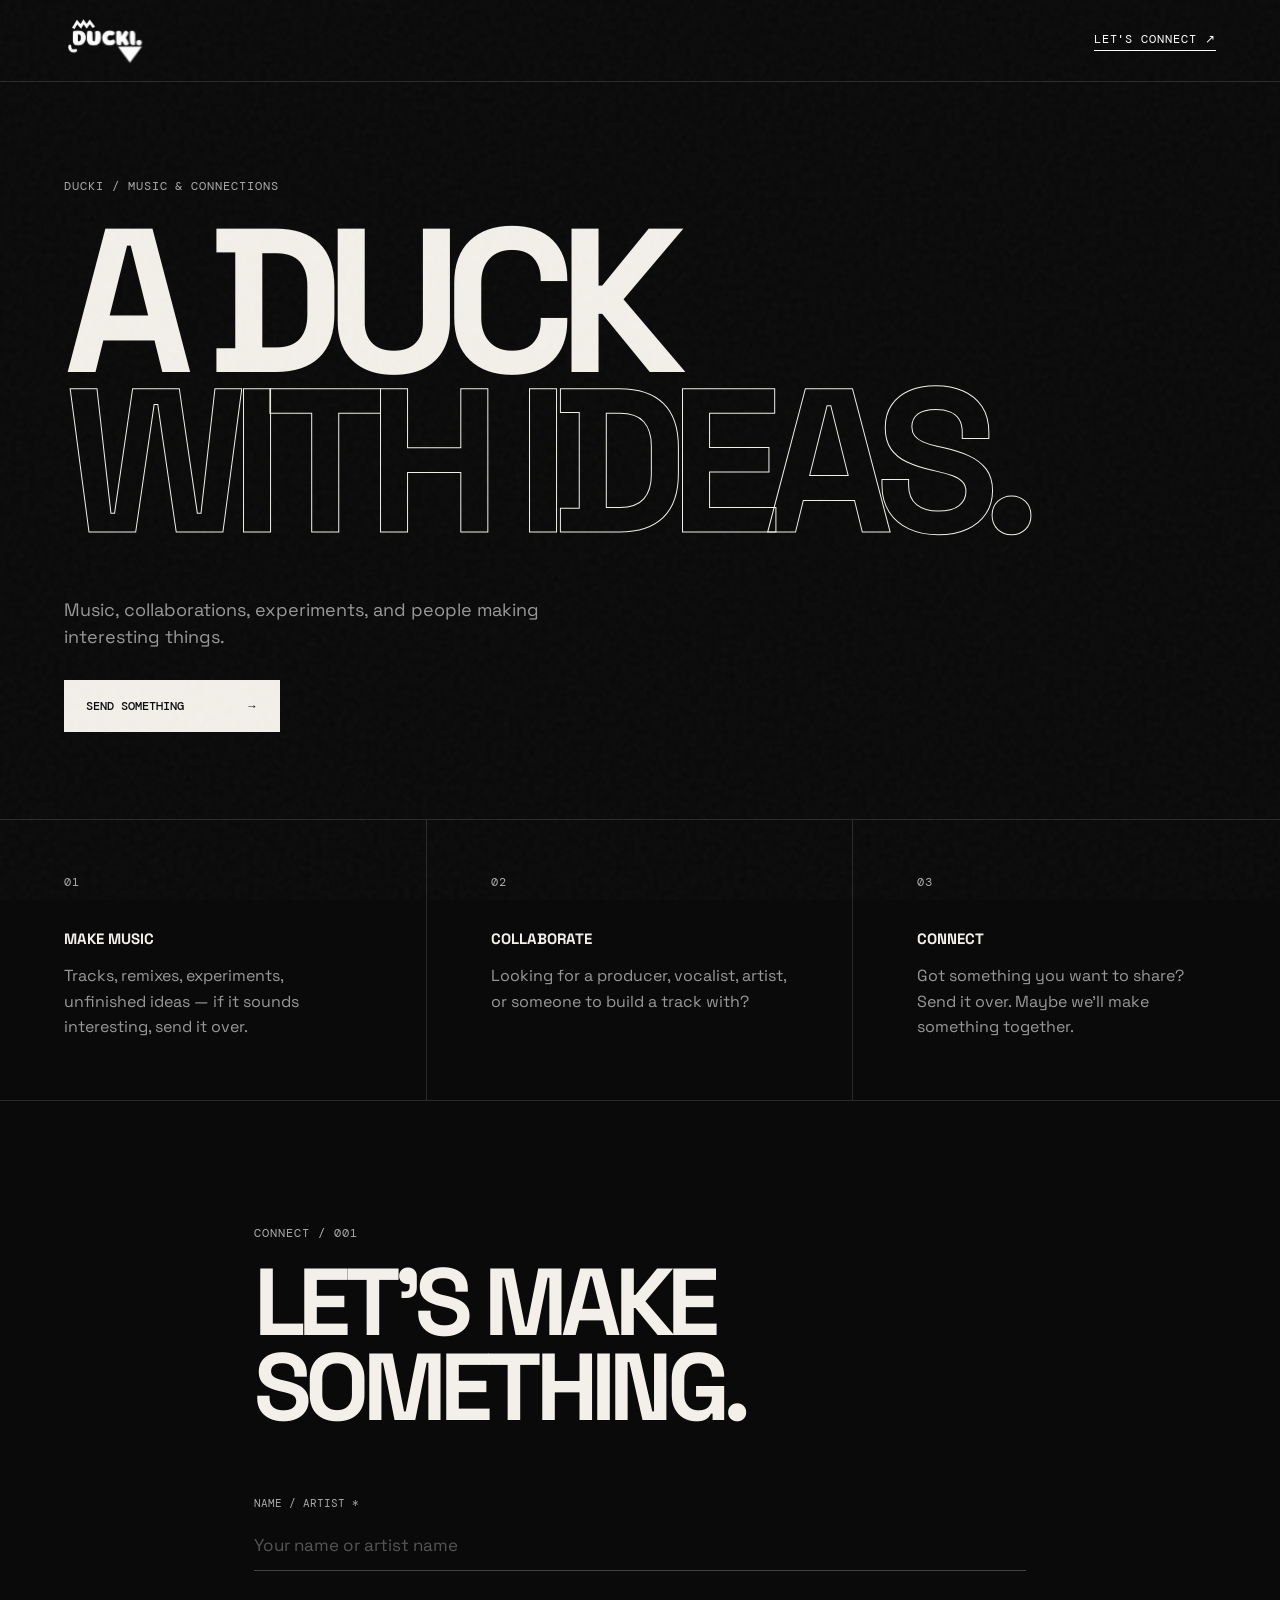
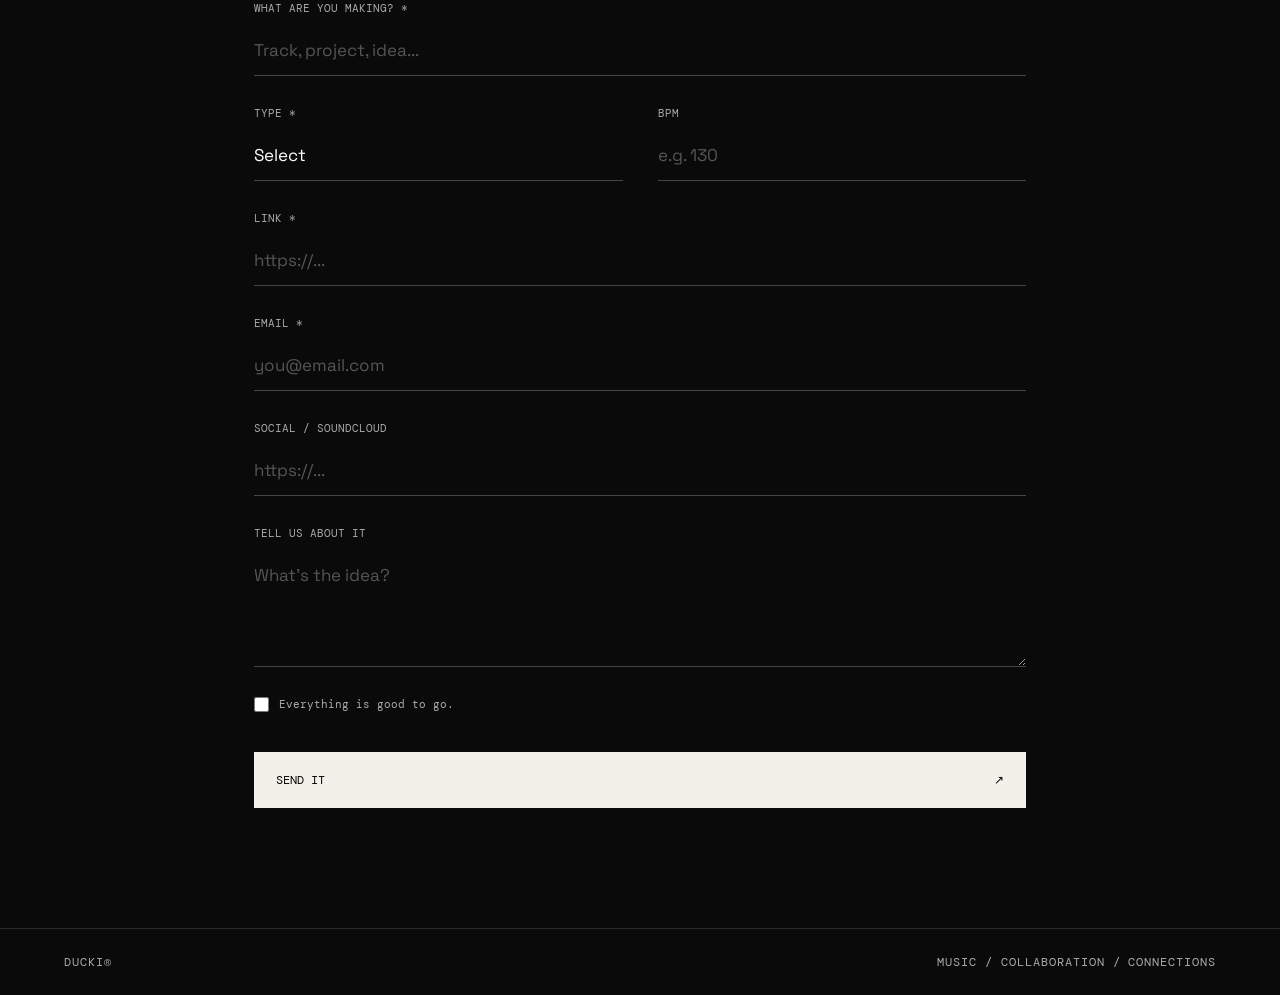
==== index.html @ 6cacd1de "Update checkbox input for confirmation" ====
<!doctype html>
<html lang="en">
<head>
  <meta charset="utf-8">
  <meta name="viewport" content="width=device-width, initial-scale=1">
  <title>DUCKI — A Duck With Ideas</title>
  <link rel="stylesheet" href="style.css">
</head>

<body>

  <div class="noise"></div>

  <header>
    <a class="logo" href="#" aria-label="DUCKI">
  <img src="Ducki_LOGO_transparent.png" alt="DUCKI" draggable="false">
</a>
    <a class="nav" href="#submit">LET'S CONNECT ↗</a>
  </header>

  <main>

    <section class="hero">
      <div class="eyebrow">DUCKI / MUSIC &amp; CONNECTIONS</div>

      <h1>
        A DUCK<br>
        <i>WITH IDEAS.</i>
      </h1>

      <p>
        Music, collaborations, experiments, and people
        making interesting things.
      </p>

      <a class="cta" href="#submit">
        SEND SOMETHING <span>→</span>
      </a>
    </section>


    <section class="info">

      <div>
        <small>01</small>
        <h2>MAKE MUSIC</h2>
        <p>
          Tracks, remixes, experiments, unfinished ideas —
          if it sounds interesting, send it over.
        </p>
      </div>

      <div>
        <small>02</small>
        <h2>COLLABORATE</h2>
        <p>
          Looking for a producer, vocalist, artist,
          or someone to build a track with?
        </p>
      </div>

      <div>
        <small>03</small>
        <h2>CONNECT</h2>
        <p>
          Got something you want to share?
          Send it over. Maybe we'll make something together.
        </p>
      </div>

    </section>


    <section id="submit" class="submission">

      <div class="section-title">
        <span>CONNECT / 001</span>
        <h2>LET'S MAKE<br>SOMETHING.</h2>
      </div>

      <form id="demoForm">

        <label>
          NAME / ARTIST *
          <input
            name="artist"
            required
            placeholder="Your name or artist name"
          >
        </label>


        <label>
          WHAT ARE YOU MAKING? *
          <input
            name="title"
            required
            placeholder="Track, project, idea..."
          >
        </label>


        <div class="grid">

          <label>
            TYPE *
            <select name="genre" required>
              <option value="">Select</option>
              <option>Music</option>
              <option>Collaboration</option>
              <option>Remix</option>
              <option>Production</option>
              <option>Experimental</option>
              <option>Other</option>
            </select>
          </label>

          <label>
            BPM
            <input
              name="bpm"
              type="number"
              min="1"
              max="400"
              placeholder="e.g. 130"
            >
          </label>

        </div>


        <label>
          LINK *
          <input
            name="link"
            type="url"
            required
            placeholder="https://..."
          >
        </label>


        <label>
          EMAIL *
          <input
            name="email"
            type="email"
            required
            placeholder="you@email.com"
          >
        </label>


        <label>
          SOCIAL / SOUNDCLOUD
          <input
            name="social"
            type="url"
            placeholder="https://..."
          >
        </label>


        <label>
          TELL US ABOUT IT
          <textarea
            name="message"
            rows="4"
            placeholder="What's the idea?"
          ></textarea>
        </label>


<label class="check">
  <input
    type="checkbox"
    name="confirmation"
    value="Everything is good to go."
    required
  >
  Everything is good to go.
</label>

        <button type="submit">
          SEND IT <span>↗</span>
        </button>

      </form>


      <div id="success" class="success" hidden>

        <span>GOT IT.</span>

        <p>
          Your idea is somewhere in the duck pond now.
          If it clicks, we'll get back to you.
        </p>

        <button type="button" onclick="location.reload()">
          SEND SOMETHING ELSE
        </button>

      </div>

    </section>

  </main>


  <footer>
    <span>DUCKI®</span>
    <span>MUSIC / COLLABORATION / CONNECTIONS</span>
  </footer>


  <script src="script.js"></script>

</body>
</html>
---- style.css ----
@import url('https://fonts.googleapis.com/css2?family=DM+Mono:wght@400;500&family=Space+Grotesk:wght@400;500;600;700&display=swap');


/* =========================
   RESET
========================= */

* {
  box-sizing: border-box;
}

html {
  scroll-behavior: smooth;
}

body {
  margin: 0;
  background: #0a0a0a;
  color: #f2f0e9;
  font-family: "Space Grotesk", sans-serif;
  overflow-x: hidden;
}


/* =========================
   NOISE
========================= */

.noise {
  position: fixed;
  inset: 0;

  pointer-events: none;

  opacity: .035;

  background-image: url("data:image/svg+xml,%3Csvg viewBox='0 0 180 180' xmlns='http://www.w3.org/2000/svg'%3E%3Cfilter id='n'%3E%3CfeTurbulence type='fractalNoise' baseFrequency='.8' numOctaves='3' stitchTiles='stitch'/%3E%3C/filter%3E%3Crect width='100%25' height='100%25' filter='url(%23n)'/%3E%3C/svg%3E");

  z-index: 10;
}


/* =========================
   HEADER
========================= */

header {
  height: 82px;

  border-bottom: 1px solid #2a2a2a;

  display: flex;
  align-items: center;
  justify-content: space-between;

  padding: 0 5vw;

  position: relative;

  z-index: 2;
}


/* =========================
   LOGO
========================= */

.logo {
  display: flex;
  align-items: center;

  width: 90px;
  height: 52px;

  text-decoration: none;

  overflow: visible;

  user-select: none;
  -webkit-user-select: none;
  -webkit-touch-callout: none;
}

.logo img {
  display: block;

  width: 82px;
  height: auto;

  user-select: none;
  -webkit-user-select: none;

  -webkit-user-drag: none;
  user-drag: none;

  pointer-events: auto;

  animation:
    duckiLogoIn .8s cubic-bezier(.16, 1, .3, 1) both;

  transition:
    transform .45s cubic-bezier(.16, 1, .3, 1),
    opacity .3s ease;
}

.logo:hover img {
  transform:
    rotate(-5deg)
    scale(1.06);
}

@keyframes duckiLogoIn {

  from {
    opacity: 0;

    transform:
      translateY(-10px)
      rotate(-6deg)
      scale(.9);
  }

  to {
    opacity: 1;

    transform:
      translateY(0)
      rotate(0)
      scale(1);
  }
}


/* =========================
   NAV / SMALL TEXT
========================= */

.nav,
.eyebrow,
small,
.section-title span,
footer {
  font: 12px "DM Mono", monospace;

  letter-spacing: .08em;

  color: #aaa;
}

.nav {
  color: #fff;

  text-decoration: none;

  border-bottom: 1px solid #fff;

  padding-bottom: 3px;

  transition:
    opacity .3s ease,
    border-color .3s ease;
}

.nav:hover {
  opacity: .5;
}


/* =========================
   HERO
========================= */

.hero {
  min-height: 82vh;

  padding: 10vh 5vw 9vh;

  border-bottom: 1px solid #2a2a2a;

  display: flex;

  flex-direction: column;

  justify-content: center;
}

.eyebrow {
  margin-bottom: 28px;
}

.hero h1 {
  font-size: clamp(76px, 16vw, 220px);

  line-height: .78;

  letter-spacing: -.09em;

  margin: 0;

  font-weight: 700;

  animation:
    heroTitleIn 1s cubic-bezier(.16, 1, .3, 1) both;
}

.hero h1 i {
  font-style: normal;

  -webkit-text-stroke: 1px #f2f0e9;

  color: transparent;
}

@keyframes heroTitleIn {

  from {
    opacity: 0;

    transform:
      translateY(45px);
  }

  to {
    opacity: 1;

    transform:
      translateY(0);
  }
}

.hero p {
  max-width: 480px;

  font-size: 18px;

  line-height: 1.5;

  color: #999;

  margin: 55px 0 30px;

  animation:
    heroTextIn 1s .12s cubic-bezier(.16, 1, .3, 1) both;
}

@keyframes heroTextIn {

  from {
    opacity: 0;

    transform:
      translateY(25px);
  }

  to {
    opacity: 1;

    transform:
      translateY(0);
  }
}


/* =========================
   CTA
========================= */

.cta {
  width: max-content;

  color: #0a0a0a;

  background: #f2f0e9;

  text-decoration: none;

  padding: 18px 22px;

  font: 12px "DM Mono";

  font-weight: 500;

  transition:
    transform .45s cubic-bezier(.16, 1, .3, 1),
    opacity .3s ease;
}

.cta span {
  margin-left: 55px;

  display: inline-block;

  transition:
    transform .45s cubic-bezier(.16, 1, .3, 1);
}

.cta:hover {
  opacity: .9;

  transform:
    translateY(-2px);
}

.cta:hover span {
  transform:
    translateX(6px);
}


/* =========================
   INFO
========================= */

.info {
  display: grid;

  grid-template-columns: repeat(3, 1fr);

  border-bottom: 1px solid #2a2a2a;
}

.info > div {
  padding: 50px 5vw 60px;

  border-right: 1px solid #2a2a2a;

  transition:
    background .5s ease,
    transform .5s cubic-bezier(.16, 1, .3, 1);
}

.info > div:last-child {
  border: 0;
}

.info > div:hover {
  background: #101010;

  transform:
    translateY(-2px);
}

.info h2 {
  font-size: 15px;

  margin: 38px 0 15px;
}

.info p {
  color: #999;

  line-height: 1.6;

  max-width: 300px;

  margin: 0;
}


/* =========================
   SUBMISSION
========================= */

.submission {
  max-width: 900px;

  margin: 0 auto;

  padding: 120px 5vw;
}

.section-title {
  margin-bottom: 65px;
}

.section-title h2 {
  font-size: clamp(52px, 8vw, 95px);

  line-height: .9;

  letter-spacing: -.07em;

  margin: 18px 0 0;
}


/* =========================
   FORM
========================= */

.submission form {
  display: flex;

  flex-direction: column;

  gap: 30px;
}

label {
  font: 11px "DM Mono";

  color: #aaa;

  display: flex;

  flex-direction: column;

  gap: 10px;
}

input,
select,
textarea {
  width: 100%;

  border: 0;

  border-bottom: 1px solid #444;

  background: transparent;

  color: #fff;

  padding: 14px 0;

  font: 17px "Space Grotesk";

  outline: 0;

  border-radius: 0;

  transition:
    border-color .3s ease,
    padding-left .3s ease;
}

input:focus,
select:focus,
textarea:focus {
  border-color: #fff;

  padding-left: 5px;
}

input::placeholder,
textarea::placeholder {
  color: #555;
}

select {
  appearance: none;

  cursor: pointer;
}

option {
  background: #111;
}


/* =========================
   GRID
========================= */

.grid {
  display: grid;

  grid-template-columns: 1fr 1fr;

  gap: 35px;
}


/* =========================
   CHECKBOX
========================= */

.check {
  flex-direction: row;

  align-items: center;

  gap: 10px;

  cursor: pointer;
}

.check input {
  width: 15px;
  height: 15px;

  margin: 0;

  accent-color: #f2f0e9;

  cursor: pointer;
}


/* =========================
   SUBMIT BUTTON
========================= */

.submission button {
  margin-top: 10px;

  border: 0;

  background: #f2f0e9;

  color: #080808;

  padding: 20px 22px;

  text-align: left;

  font: 12px "DM Mono";

  cursor: pointer;

  transition:
    opacity .3s ease,
    transform .4s cubic-bezier(.16, 1, .3, 1);
}

.submission button:hover {
  opacity: .85;

  transform:
    translateY(-2px);
}

.submission button span {
  float: right;

  margin-left: 80px;

  transition:
    transform .4s cubic-bezier(.16, 1, .3, 1);
}

.submission button:hover span {
  transform:
    translateX(5px);
}


/* =========================
   SUCCESS
========================= */

.success {
  border: 1px solid #444;

  padding: 55px;

  animation:
    successIn .7s cubic-bezier(.16, 1, .3, 1) both;
}

.success > span {
  font-size: 38px;

  font-weight: 700;

  letter-spacing: -.04em;
}

.success p {
  color: #999;

  line-height: 1.6;

  max-width: 500px;
}

@keyframes successIn {

  from {
    opacity: 0;

    transform:
      translateY(25px);
  }

  to {
    opacity: 1;

    transform:
      translateY(0);
  }
}


/* =========================
   SCROLL REVEAL
========================= */

.reveal {
  opacity: 0;

  transform:
    translateY(35px);

  transition:
    opacity 1s cubic-bezier(.16, 1, .3, 1),
    transform 1s cubic-bezier(.16, 1, .3, 1);
}

.reveal.visible {
  opacity: 1;

  transform:
    translateY(0);
}


/* =========================
   FOOTER
========================= */

footer {
  border-top: 1px solid #2a2a2a;

  padding: 25px 5vw;

  display: flex;

  justify-content: space-between;
}


/* =========================
   MOBILE
========================= */

@media (max-width: 700px) {

  header {
    height: 70px;

    padding: 0 6vw;
  }


  /* LOGO */

  .logo {
    width: 75px;

    height: 45px;
  }

  .logo img {
    width: 68px;
  }


  /* NAV */

  .nav {
    font-size: 10px;
  }


  /* HERO */

  .hero {
    min-height: 75vh;

    padding: 9vh 6vw;
  }

  .hero h1 {
    font-size:
      clamp(68px, 19vw, 130px);
  }

  .hero p {
    font-size: 16px;

    margin-top: 45px;
  }


  /* INFO */

  .info {
    grid-template-columns: 1fr;
  }

  .info > div {
    border-right: 0;

    border-bottom: 1px solid #2a2a2a;
  }


  /* FORM */

  .grid {
    grid-template-columns: 1fr;

    gap: 30px;
  }

  .submission {
    padding: 90px 6vw;
  }

  .section-title {
    margin-bottom: 50px;
  }

  .section-title h2 {
    font-size: 58px;
  }


  /* SUCCESS */

  .success {
    padding: 35px;
  }


  /* FOOTER */

  footer {
    padding: 25px 6vw;

    gap: 20px;

    flex-direction: column;
  }
}


/* =========================
   REDUCED MOTION
========================= */

@media (prefers-reduced-motion: reduce) {

  html {
    scroll-behavior: auto;
  }

  *,
  *::before,
  *::after {
    animation-duration: .01ms !important;

    animation-iteration-count: 1 !important;

    transition-duration: .01ms !important;
  }
}
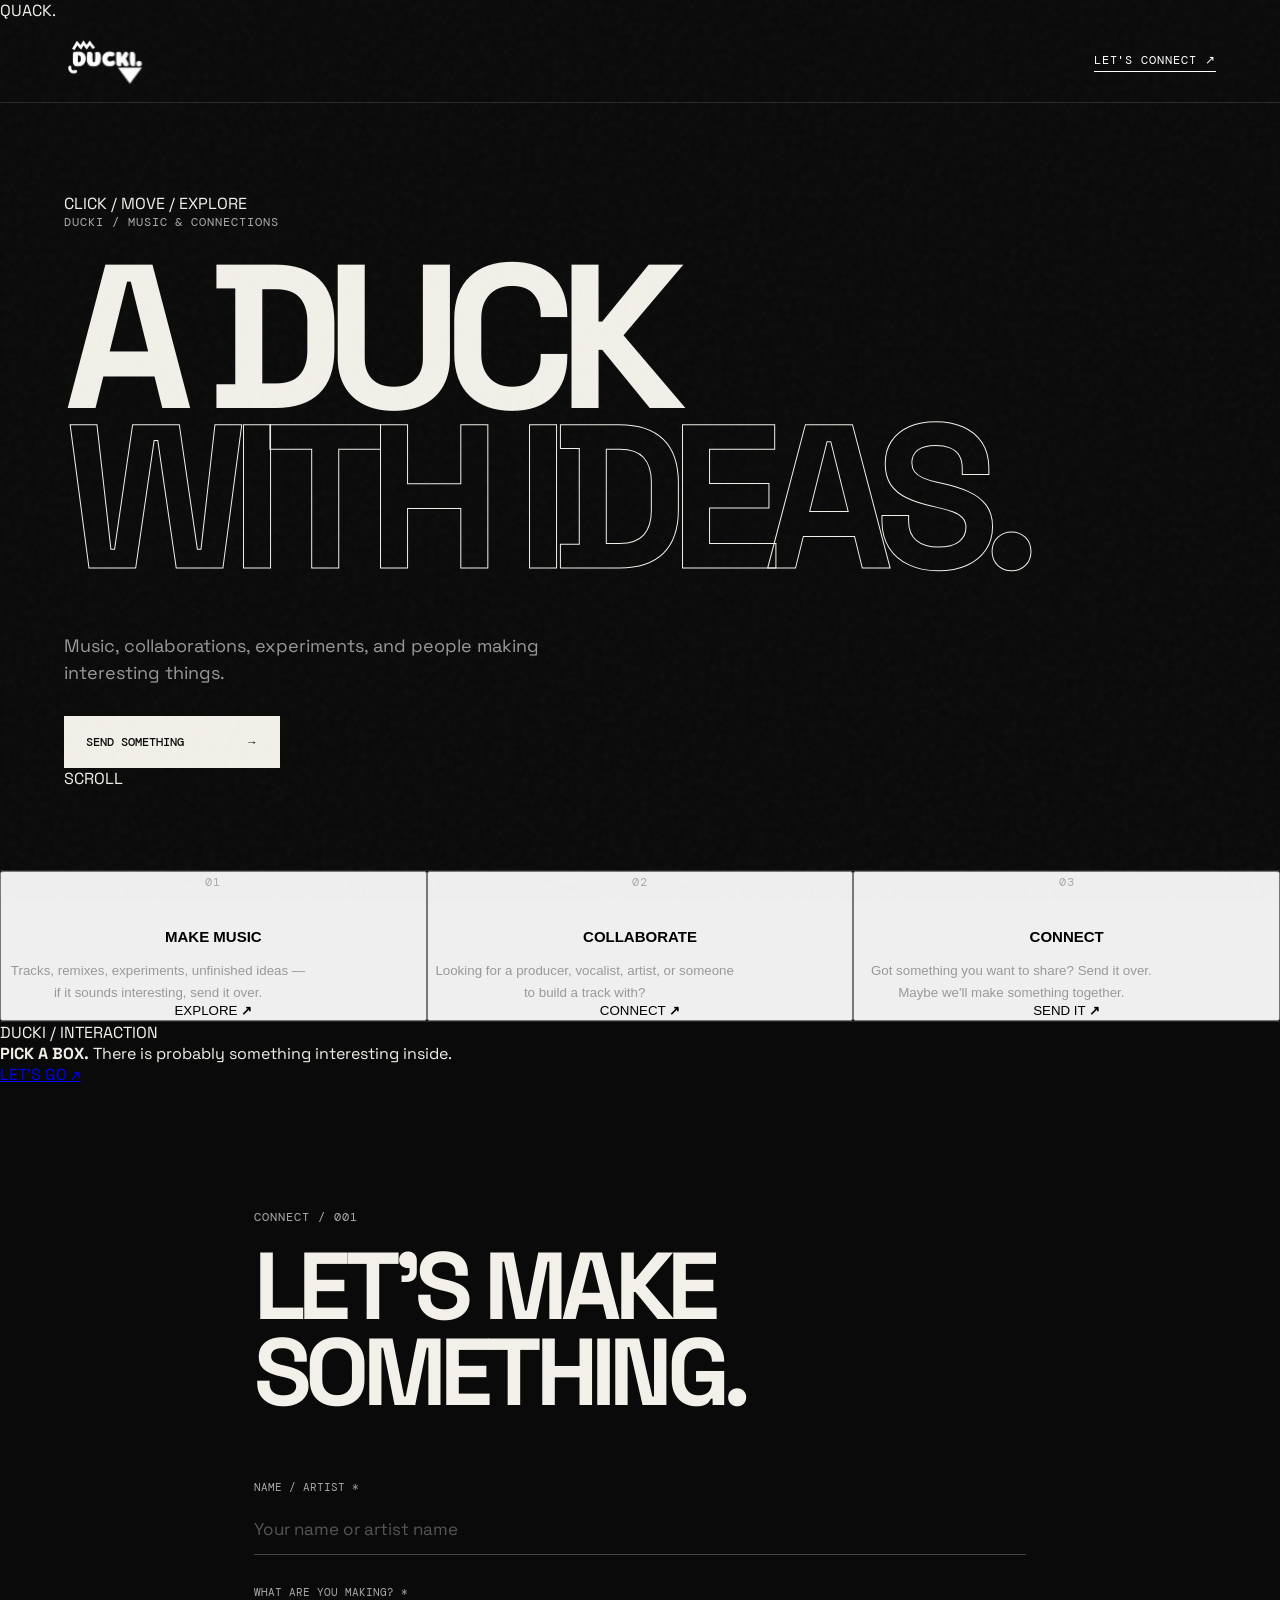
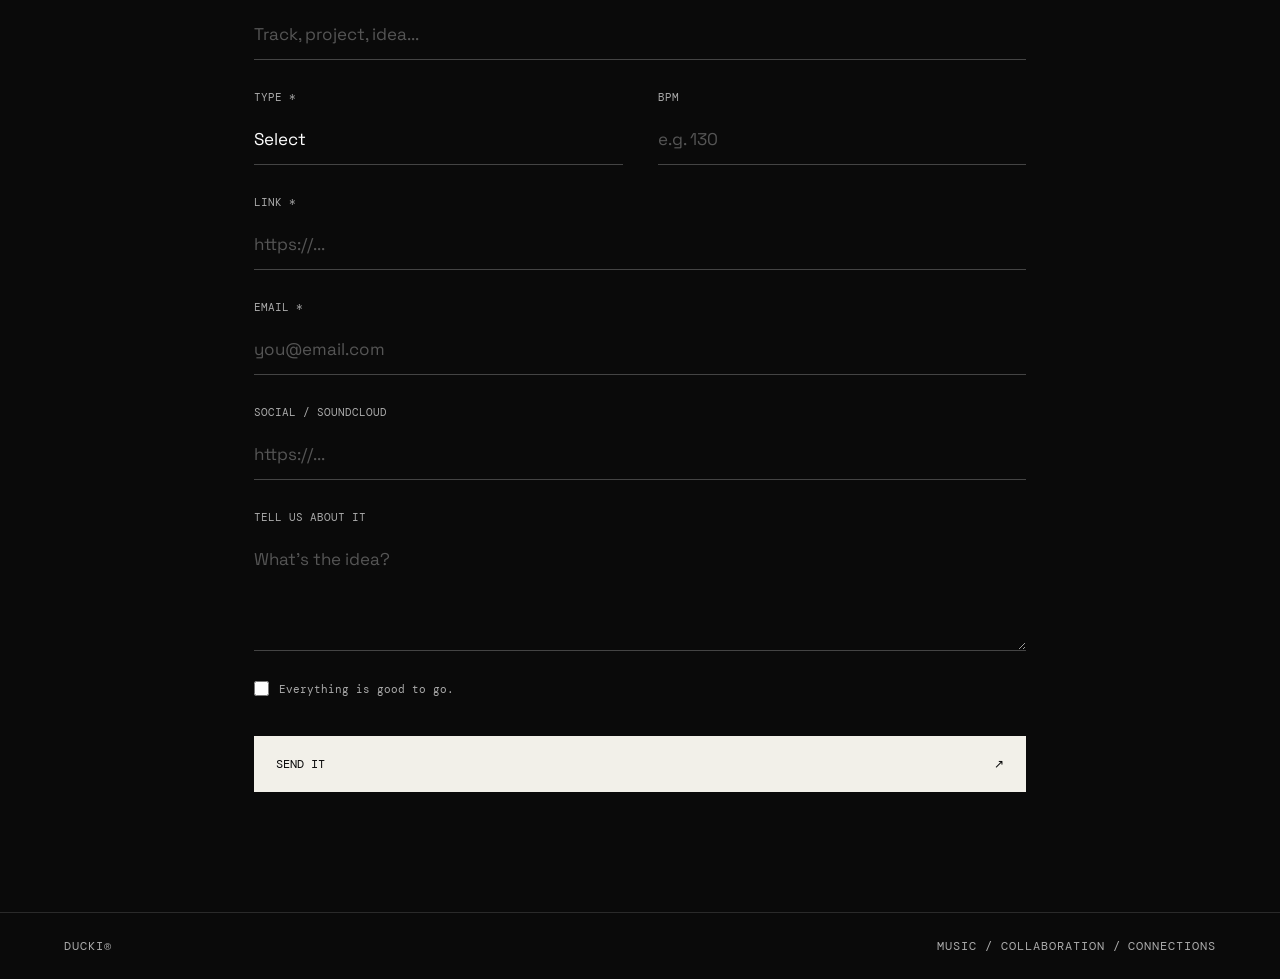
==== commit 12e642e0: "Add files via upload" ====
--- a/index.html
+++ b/index.html
@@ -10,17 +10,24 @@
 <body>
 
   <div class="noise"></div>
+  <div class="cursor-dot" aria-hidden="true"></div>
+  <div class="cursor-glow" aria-hidden="true"></div>
+  <div class="ducki-toast" aria-live="polite">QUACK.</div>
 
   <header>
     <a class="logo" href="#" aria-label="DUCKI">
-  <img src="Ducki_LOGO_transparent.png" alt="DUCKI" draggable="false">
-</a>
-    <a class="nav" href="#submit">LET'S CONNECT ↗</a>
+      <img src="Ducki_LOGO_transparent.png" alt="DUCKI" draggable="false">
+    </a>
+    <a class="nav magnetic" href="#submit">LET'S CONNECT ↗</a>
   </header>
 
   <main>
 
-    <section class="hero">
+    <section class="hero" id="top">
+      <div class="hero-orbit" aria-hidden="true">
+        <span>CLICK / MOVE / EXPLORE</span>
+      </div>
+
       <div class="eyebrow">DUCKI / MUSIC &amp; CONNECTIONS</div>
 
       <h1>
@@ -33,41 +40,58 @@
         making interesting things.
       </p>
 
-      <a class="cta" href="#submit">
+      <a class="cta magnetic" href="#submit">
         SEND SOMETHING <span>→</span>
       </a>
+
+      <div class="scroll-hint" aria-hidden="true">
+        <span>SCROLL</span>
+        <span class="scroll-line"></span>
+      </div>
     </section>
 
 
     <section class="info">
 
-      <div>
+      <button class="info-card" type="button" data-card="01">
         <small>01</small>
         <h2>MAKE MUSIC</h2>
         <p>
           Tracks, remixes, experiments, unfinished ideas —
           if it sounds interesting, send it over.
         </p>
-      </div>
+        <span class="card-action">EXPLORE <b>↗</b></span>
+      </button>
 
-      <div>
+      <button class="info-card" type="button" data-card="02">
         <small>02</small>
         <h2>COLLABORATE</h2>
         <p>
           Looking for a producer, vocalist, artist,
           or someone to build a track with?
         </p>
-      </div>
+        <span class="card-action">CONNECT <b>↗</b></span>
+      </button>
 
-      <div>
+      <button class="info-card" type="button" data-card="03">
         <small>03</small>
         <h2>CONNECT</h2>
         <p>
           Got something you want to share?
           Send it over. Maybe we'll make something together.
         </p>
+        <span class="card-action">SEND IT <b>↗</b></span>
+      </button>
+
+    </section>
+
+    <section class="interaction-panel" aria-live="polite">
+      <span class="interaction-label">DUCKI / INTERACTION</span>
+      <div class="interaction-copy">
+        <strong id="interactionTitle">PICK A BOX.</strong>
+        <span id="interactionText">There is probably something interesting inside.</span>
       </div>
-
+      <a href="#submit" id="interactionLink">LET'S GO ↗</a>
     </section>
 
 
@@ -82,23 +106,13 @@
 
         <label>
           NAME / ARTIST *
-          <input
-            name="artist"
-            required
-            placeholder="Your name or artist name"
-          >
+          <input name="artist" required placeholder="Your name or artist name">
         </label>
-
 
         <label>
           WHAT ARE YOU MAKING? *
-          <input
-            name="title"
-            required
-            placeholder="Track, project, idea..."
-          >
+          <input name="title" required placeholder="Track, project, idea...">
         </label>
-
 
         <div class="grid">
 
@@ -117,104 +131,62 @@
 
           <label>
             BPM
-            <input
-              name="bpm"
-              type="number"
-              min="1"
-              max="400"
-              placeholder="e.g. 130"
-            >
+            <input name="bpm" type="number" min="1" max="400" placeholder="e.g. 130">
           </label>
 
         </div>
 
-
         <label>
           LINK *
-          <input
-            name="link"
-            type="url"
-            required
-            placeholder="https://..."
-          >
+          <input name="link" type="url" required placeholder="https://...">
         </label>
-
 
         <label>
           EMAIL *
-          <input
-            name="email"
-            type="email"
-            required
-            placeholder="you@email.com"
-          >
+          <input name="email" type="email" required placeholder="you@email.com">
         </label>
-
 
         <label>
           SOCIAL / SOUNDCLOUD
-          <input
-            name="social"
-            type="url"
-            placeholder="https://..."
-          >
+          <input name="social" type="url" placeholder="https://...">
         </label>
-
 
         <label>
           TELL US ABOUT IT
-          <textarea
-            name="message"
-            rows="4"
-            placeholder="What's the idea?"
-          ></textarea>
+          <textarea name="message" rows="4" placeholder="What's the idea?"></textarea>
         </label>
 
+        <label class="check">
+          <input type="checkbox" name="confirmation" value="Everything is good to go." required>
+          Everything is good to go.
+        </label>
 
-<label class="check">
-  <input
-    type="checkbox"
-    name="confirmation"
-    value="Everything is good to go."
-    required
-  >
-  Everything is good to go.
-</label>
-
-        <button type="submit">
+        <button type="submit" class="magnetic">
           SEND IT <span>↗</span>
         </button>
 
       </form>
 
-
       <div id="success" class="success" hidden>
-
         <span>GOT IT.</span>
-
         <p>
           Your idea is somewhere in the duck pond now.
           If it clicks, we'll get back to you.
         </p>
-
         <button type="button" onclick="location.reload()">
           SEND SOMETHING ELSE
         </button>
-
       </div>
 
     </section>
 
   </main>
 
-
   <footer>
     <span>DUCKI®</span>
     <span>MUSIC / COLLABORATION / CONNECTIONS</span>
   </footer>
 
-
   <script src="script.js"></script>
-
 </body>
 </html>
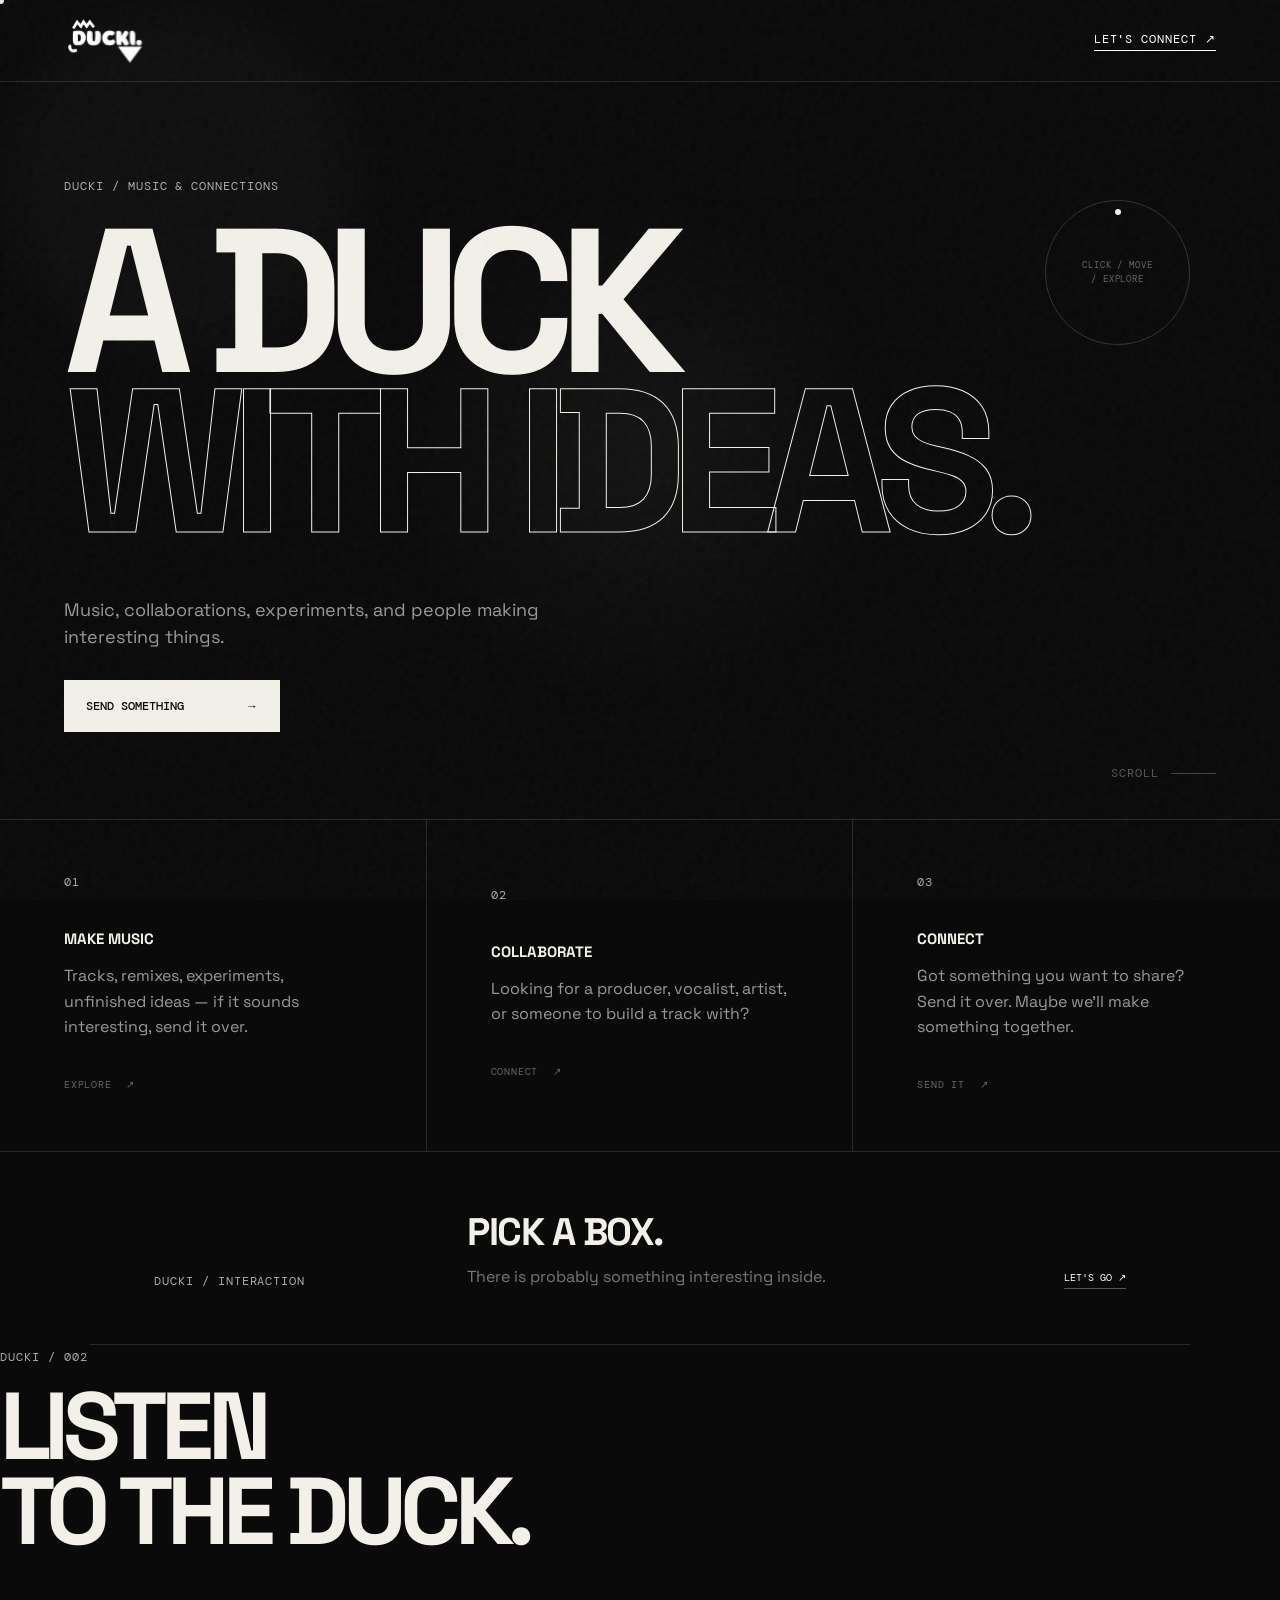
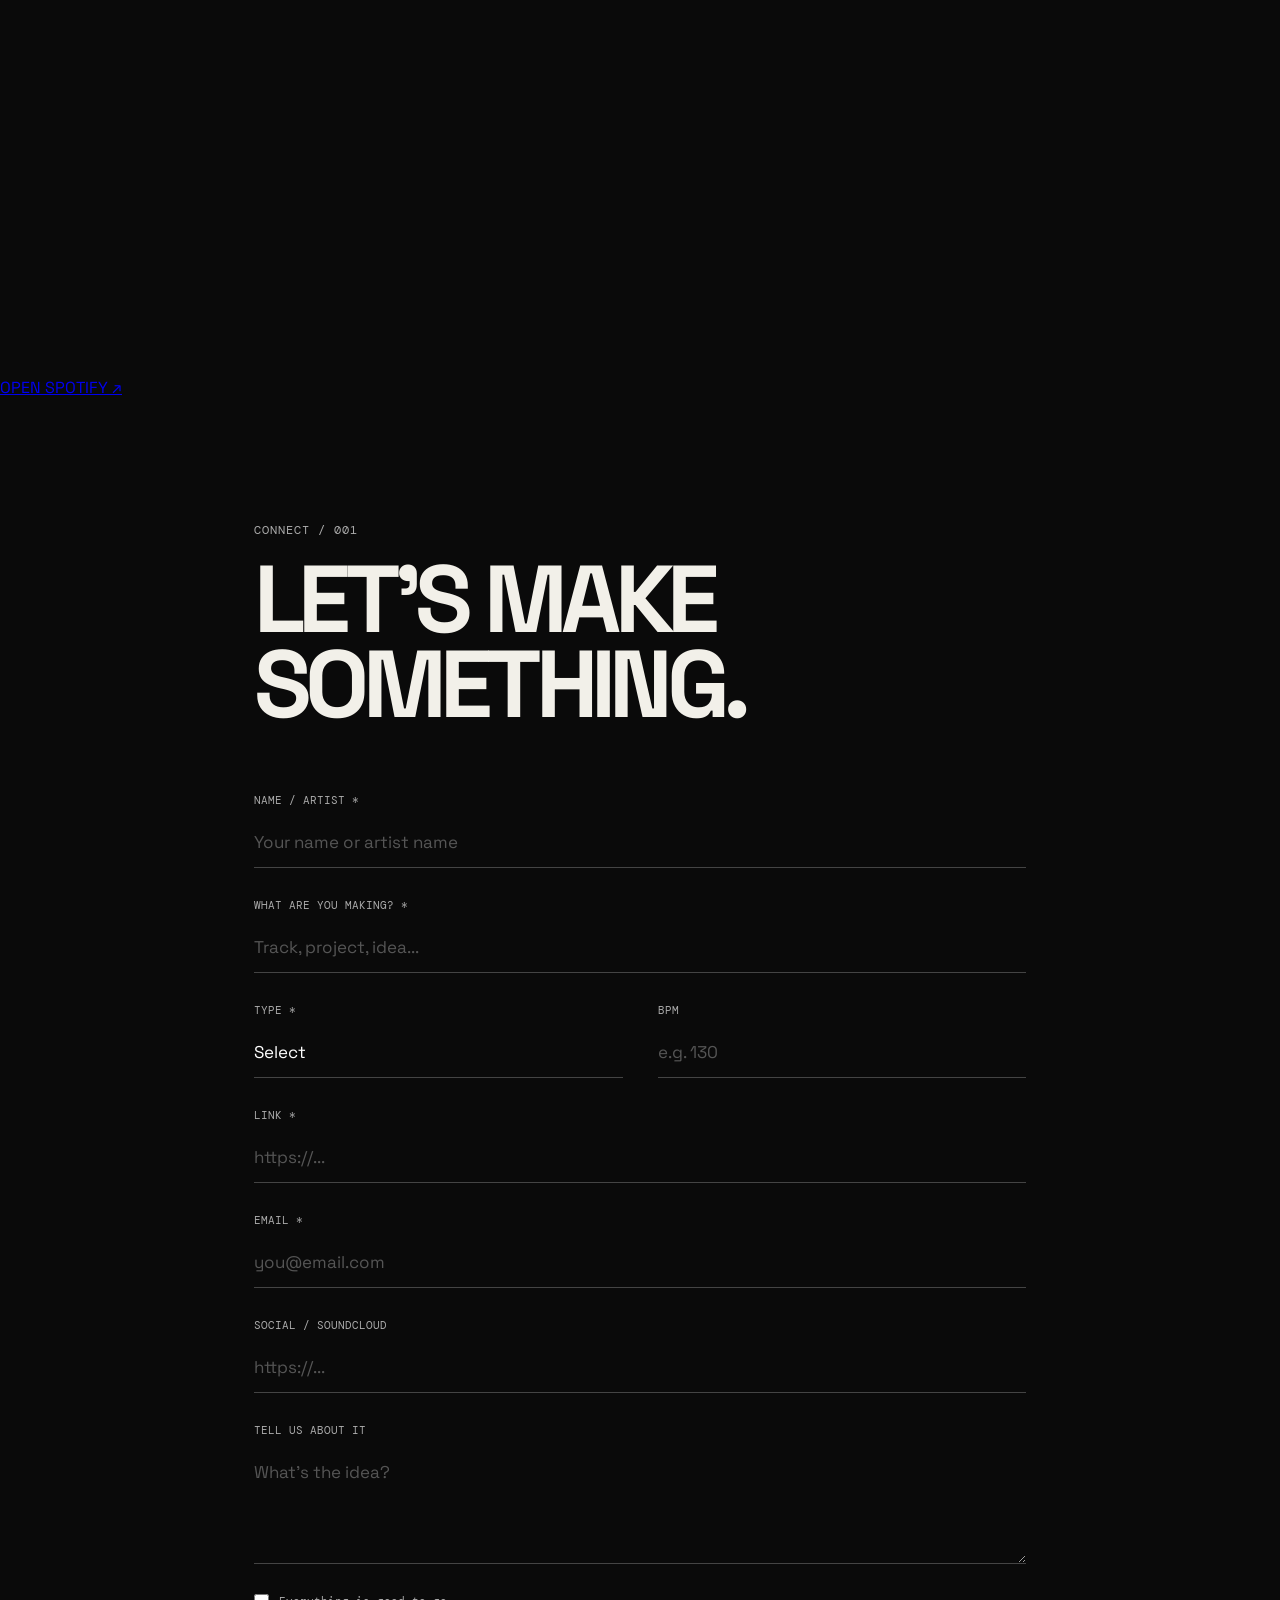
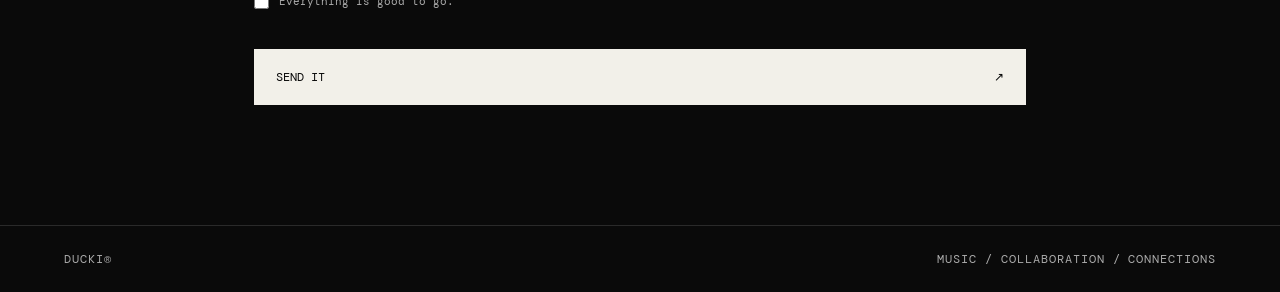
==== commit 0ae068a9: "Add Spotify section with player and link Added a Spotify section with an embedded player and a link." ====
--- a/index.html
+++ b/index.html
@@ -85,6 +85,7 @@
 
     </section>
 
+
     <section class="interaction-panel" aria-live="polite">
       <span class="interaction-label">DUCKI / INTERACTION</span>
       <div class="interaction-copy">
@@ -92,6 +93,41 @@
         <span id="interactionText">There is probably something interesting inside.</span>
       </div>
       <a href="#submit" id="interactionLink">LET'S GO ↗</a>
+    </section>
+
+
+    <!-- SPOTIFY -->
+
+    <section class="spotify-section">
+
+      <div class="section-title">
+        <span>DUCKI / 002</span>
+        <h2>LISTEN<br>TO THE DUCK.</h2>
+      </div>
+
+      <div class="spotify-player">
+
+        <iframe
+          style="border-radius:12px"
+          src="https://open.spotify.com/embed/artist/5SjUxYX73fVOYwSjiYAJsP?utm_source=generator"
+          width="100%"
+          height="352"
+          frameborder="0"
+          allowfullscreen=""
+          allow="autoplay; clipboard-write; encrypted-media; fullscreen; picture-in-picture"
+          loading="lazy">
+        </iframe>
+
+      </div>
+
+      <a
+        class="spotify-link"
+        href="https://open.spotify.com/artist/5SjUxYX73fVOYwSjiYAJsP"
+        target="_blank"
+        rel="noopener noreferrer">
+        OPEN SPOTIFY ↗
+      </a>
+
     </section>
 
 
--- a/style.css
+++ b/style.css
@@ -1,16 +1,12 @@
 @import url('https://fonts.googleapis.com/css2?family=DM+Mono:wght@400;500&family=Space+Grotesk:wght@400;500;600;700&display=swap');
 
-
-/* =========================
-   RESET
-========================= */
-
-* {
-  box-sizing: border-box;
-}
-
-html {
-  scroll-behavior: smooth;
+* { box-sizing: border-box; }
+
+html { scroll-behavior: smooth; }
+
+:root {
+  --mouse-x: 50vw;
+  --mouse-y: 50vh;
 }
 
 body {
@@ -21,61 +17,46 @@
   overflow-x: hidden;
 }
 
-
-/* =========================
-   NOISE
-========================= */
+body::before {
+  content: "";
+  position: fixed;
+  inset: 0;
+  pointer-events: none;
+  z-index: 0;
+  background: radial-gradient(
+    420px circle at var(--mouse-x) var(--mouse-y),
+    rgba(242,240,233,.045),
+    transparent 65%
+  );
+}
 
 .noise {
   position: fixed;
   inset: 0;
-
   pointer-events: none;
-
   opacity: .035;
-
   background-image: url("data:image/svg+xml,%3Csvg viewBox='0 0 180 180' xmlns='http://www.w3.org/2000/svg'%3E%3Cfilter id='n'%3E%3CfeTurbulence type='fractalNoise' baseFrequency='.8' numOctaves='3' stitchTiles='stitch'/%3E%3C/filter%3E%3Crect width='100%25' height='100%25' filter='url(%23n)'/%3E%3C/svg%3E");
-
   z-index: 10;
 }
-
-
-/* =========================
-   HEADER
-========================= */
 
 header {
   height: 82px;
-
   border-bottom: 1px solid #2a2a2a;
-
   display: flex;
   align-items: center;
   justify-content: space-between;
-
   padding: 0 5vw;
-
   position: relative;
-
-  z-index: 2;
-}
-
-
-/* =========================
-   LOGO
-========================= */
+  z-index: 20;
+}
 
 .logo {
   display: flex;
   align-items: center;
-
   width: 90px;
   height: 52px;
-
   text-decoration: none;
-
   overflow: visible;
-
   user-select: none;
   -webkit-user-select: none;
   -webkit-touch-callout: none;
@@ -83,624 +64,564 @@
 
 .logo img {
   display: block;
-
   width: 82px;
   height: auto;
-
   user-select: none;
   -webkit-user-select: none;
-
   -webkit-user-drag: none;
-  user-drag: none;
-
   pointer-events: auto;
-
-  animation:
-    duckiLogoIn .8s cubic-bezier(.16, 1, .3, 1) both;
-
-  transition:
-    transform .45s cubic-bezier(.16, 1, .3, 1),
-    opacity .3s ease;
+  animation: duckiLogoIn .8s cubic-bezier(.16,1,.3,1) both;
+  transition: transform .45s cubic-bezier(.16,1,.3,1), opacity .3s ease;
 }
 
 .logo:hover img {
-  transform:
-    rotate(-5deg)
-    scale(1.06);
+  transform: rotate(-5deg) scale(1.06);
 }
 
 @keyframes duckiLogoIn {
-
-  from {
-    opacity: 0;
-
-    transform:
-      translateY(-10px)
-      rotate(-6deg)
-      scale(.9);
-  }
-
-  to {
-    opacity: 1;
-
-    transform:
-      translateY(0)
-      rotate(0)
-      scale(1);
-  }
-}
-
-
-/* =========================
-   NAV / SMALL TEXT
-========================= */
+  from { opacity: 0; transform: translateY(-10px) rotate(-6deg) scale(.9); }
+  to { opacity: 1; transform: translateY(0) rotate(0) scale(1); }
+}
 
 .nav,
 .eyebrow,
 small,
 .section-title span,
-footer {
+footer,
+.interaction-label,
+.scroll-hint {
   font: 12px "DM Mono", monospace;
-
   letter-spacing: .08em;
-
   color: #aaa;
 }
 
 .nav {
   color: #fff;
-
   text-decoration: none;
-
   border-bottom: 1px solid #fff;
-
   padding-bottom: 3px;
-
-  transition:
-    opacity .3s ease,
-    border-color .3s ease;
-}
-
-.nav:hover {
-  opacity: .5;
-}
-
-
-/* =========================
-   HERO
-========================= */
+  transition: opacity .3s ease, border-color .3s ease;
+}
+
+.nav:hover { opacity: .5; }
 
 .hero {
   min-height: 82vh;
-
   padding: 10vh 5vw 9vh;
-
   border-bottom: 1px solid #2a2a2a;
-
-  display: flex;
-
+  display: flex;
   flex-direction: column;
-
   justify-content: center;
-}
-
-.eyebrow {
-  margin-bottom: 28px;
-}
+  position: relative;
+  isolation: isolate;
+}
+
+.hero > * { position: relative; z-index: 1; }
+
+.eyebrow { margin-bottom: 28px; }
 
 .hero h1 {
-  font-size: clamp(76px, 16vw, 220px);
-
+  font-size: clamp(76px,16vw,220px);
   line-height: .78;
-
   letter-spacing: -.09em;
-
   margin: 0;
-
   font-weight: 700;
-
-  animation:
-    heroTitleIn 1s cubic-bezier(.16, 1, .3, 1) both;
+  animation: heroTitleIn 1s cubic-bezier(.16,1,.3,1) both;
+  will-change: transform;
+  transition: transform .2s ease-out;
 }
 
 .hero h1 i {
   font-style: normal;
-
   -webkit-text-stroke: 1px #f2f0e9;
-
   color: transparent;
 }
 
 @keyframes heroTitleIn {
-
-  from {
-    opacity: 0;
-
-    transform:
-      translateY(45px);
-  }
-
-  to {
-    opacity: 1;
-
-    transform:
-      translateY(0);
-  }
+  from { opacity: 0; transform: translateY(45px); }
+  to { opacity: 1; transform: translateY(0); }
 }
 
 .hero p {
   max-width: 480px;
-
   font-size: 18px;
-
   line-height: 1.5;
-
   color: #999;
-
   margin: 55px 0 30px;
-
-  animation:
-    heroTextIn 1s .12s cubic-bezier(.16, 1, .3, 1) both;
+  animation: heroTextIn 1s .12s cubic-bezier(.16,1,.3,1) both;
 }
 
 @keyframes heroTextIn {
-
-  from {
-    opacity: 0;
-
-    transform:
-      translateY(25px);
-  }
-
-  to {
-    opacity: 1;
-
-    transform:
-      translateY(0);
-  }
-}
-
-
-/* =========================
-   CTA
-========================= */
+  from { opacity: 0; transform: translateY(25px); }
+  to { opacity: 1; transform: translateY(0); }
+}
+
+.hero-orbit {
+  position: absolute;
+  top: 16%;
+  right: 7%;
+  width: 145px;
+  height: 145px;
+  border: 1px solid #333;
+  border-radius: 50%;
+  display: grid;
+  place-items: center;
+  transition: transform .35s cubic-bezier(.16,1,.3,1);
+  animation: orbitIn 1.2s .2s cubic-bezier(.16,1,.3,1) both;
+  pointer-events: none;
+}
+
+.hero-orbit::after {
+  content: "";
+  position: absolute;
+  width: 6px;
+  height: 6px;
+  background: #f2f0e9;
+  border-radius: 50%;
+  top: 8px;
+  left: 50%;
+  transform: translateX(-50%);
+}
+
+.hero-orbit span {
+  font: 9px "DM Mono", monospace;
+  letter-spacing: .1em;
+  color: #666;
+  text-align: center;
+  width: 80px;
+  line-height: 1.5;
+}
+
+@keyframes orbitIn {
+  from { opacity: 0; transform: scale(.7) rotate(-20deg); }
+  to { opacity: 1; transform: scale(1) rotate(0); }
+}
 
 .cta {
   width: max-content;
-
   color: #0a0a0a;
-
   background: #f2f0e9;
-
   text-decoration: none;
-
   padding: 18px 22px;
-
   font: 12px "DM Mono";
-
   font-weight: 500;
-
-  transition:
-    transform .45s cubic-bezier(.16, 1, .3, 1),
-    opacity .3s ease;
+  transition: transform .45s cubic-bezier(.16,1,.3,1), opacity .3s ease;
 }
 
 .cta span {
   margin-left: 55px;
-
   display: inline-block;
-
-  transition:
-    transform .45s cubic-bezier(.16, 1, .3, 1);
-}
-
-.cta:hover {
-  opacity: .9;
-
-  transform:
-    translateY(-2px);
-}
-
-.cta:hover span {
-  transform:
-    translateX(6px);
-}
-
-
-/* =========================
-   INFO
-========================= */
+  transition: transform .45s cubic-bezier(.16,1,.3,1);
+}
+
+.cta:hover { opacity: .9; }
+.cta:hover span { transform: translateX(6px); }
+
+.scroll-hint {
+  position: absolute;
+  right: 5vw;
+  bottom: 38px;
+  display: flex;
+  align-items: center;
+  gap: 12px;
+  color: #555;
+}
+
+.scroll-line {
+  width: 45px;
+  height: 1px;
+  background: #444;
+  position: relative;
+  overflow: hidden;
+}
+
+.scroll-line::after {
+  content: "";
+  position: absolute;
+  inset: 0;
+  background: #f2f0e9;
+  transform: translateX(-100%);
+  animation: scrollLine 2s 1s ease-in-out infinite;
+}
+
+@keyframes scrollLine {
+  0%, 30% { transform: translateX(-100%); }
+  60%, 100% { transform: translateX(100%); }
+}
 
 .info {
   display: grid;
-
-  grid-template-columns: repeat(3, 1fr);
-
+  grid-template-columns: repeat(3,1fr);
   border-bottom: 1px solid #2a2a2a;
-}
-
-.info > div {
+  position: relative;
+  z-index: 2;
+}
+
+.info-card {
+  appearance: none;
+  text-align: left;
+  font: inherit;
+  color: inherit;
   padding: 50px 5vw 60px;
-
+  border: 0;
   border-right: 1px solid #2a2a2a;
-
-  transition:
-    background .5s ease,
-    transform .5s cubic-bezier(.16, 1, .3, 1);
-}
-
-.info > div:last-child {
-  border: 0;
-}
-
-.info > div:hover {
+  background: transparent;
+  cursor: pointer;
+  transition: background .5s ease, transform .5s cubic-bezier(.16,1,.3,1), padding .35s ease;
+}
+
+.info-card:last-child { border-right: 0; }
+
+.info-card:hover,
+.info-card.active {
   background: #101010;
-
-  transform:
-    translateY(-2px);
-}
+  transform: translateY(-3px);
+}
+
+.info-card.active { box-shadow: inset 0 2px 0 #f2f0e9; }
 
 .info h2 {
   font-size: 15px;
-
   margin: 38px 0 15px;
 }
 
 .info p {
   color: #999;
-
   line-height: 1.6;
-
   max-width: 300px;
-
   margin: 0;
 }
 
-
-/* =========================
-   SUBMISSION
-========================= */
+.card-action {
+  display: block;
+  margin-top: 38px;
+  font: 10px "DM Mono", monospace;
+  color: #666;
+  letter-spacing: .08em;
+  transition: color .3s ease;
+}
+
+.info-card:hover .card-action,
+.info-card.active .card-action { color: #f2f0e9; }
+
+.card-action b {
+  display: inline-block;
+  margin-left: 8px;
+  font-weight: 400;
+  transition: transform .3s ease;
+}
+
+.info-card:hover .card-action b { transform: translate(3px,-3px); }
+
+.interaction-panel {
+  max-width: 1100px;
+  margin: 0 auto;
+  padding: 55px 5vw;
+  border-bottom: 1px solid #2a2a2a;
+  display: grid;
+  grid-template-columns: 1fr 2fr auto;
+  gap: 30px;
+  align-items: end;
+  opacity: 0;
+}
+
+.interaction-panel.visible { opacity: 1; }
+
+.interaction-copy {
+  display: flex;
+  flex-direction: column;
+  gap: 9px;
+}
+
+.interaction-copy strong {
+  font-size: clamp(25px,3vw,42px);
+  letter-spacing: -.04em;
+}
+
+.interaction-copy span {
+  color: #777;
+  max-width: 520px;
+  line-height: 1.5;
+}
+
+.interaction-panel > a {
+  color: #fff;
+  font: 10px "DM Mono", monospace;
+  text-decoration: none;
+  border-bottom: 1px solid #555;
+  padding-bottom: 4px;
+  white-space: nowrap;
+}
+
+.panel-pulse { animation: panelPulse .5s ease; }
+
+@keyframes panelPulse {
+  50% { transform: translateY(-4px); }
+}
 
 .submission {
   max-width: 900px;
-
   margin: 0 auto;
-
   padding: 120px 5vw;
 }
 
-.section-title {
-  margin-bottom: 65px;
-}
+.section-title { margin-bottom: 65px; }
 
 .section-title h2 {
-  font-size: clamp(52px, 8vw, 95px);
-
+  font-size: clamp(52px,8vw,95px);
   line-height: .9;
-
   letter-spacing: -.07em;
-
   margin: 18px 0 0;
 }
 
-
-/* =========================
-   FORM
-========================= */
-
 .submission form {
   display: flex;
-
   flex-direction: column;
-
   gap: 30px;
 }
 
 label {
   font: 11px "DM Mono";
-
   color: #aaa;
-
-  display: flex;
-
+  display: flex;
   flex-direction: column;
-
   gap: 10px;
 }
 
-input,
-select,
-textarea {
+input, select, textarea {
   width: 100%;
-
   border: 0;
-
   border-bottom: 1px solid #444;
-
   background: transparent;
-
   color: #fff;
-
   padding: 14px 0;
-
   font: 17px "Space Grotesk";
-
   outline: 0;
-
   border-radius: 0;
-
-  transition:
-    border-color .3s ease,
-    padding-left .3s ease;
-}
-
-input:focus,
-select:focus,
-textarea:focus {
+  transition: border-color .3s ease, padding-left .3s ease;
+}
+
+input:focus, select:focus, textarea:focus {
   border-color: #fff;
-
   padding-left: 5px;
 }
 
-input::placeholder,
-textarea::placeholder {
-  color: #555;
-}
-
-select {
-  appearance: none;
-
-  cursor: pointer;
-}
-
-option {
-  background: #111;
-}
-
-
-/* =========================
-   GRID
-========================= */
+input::placeholder, textarea::placeholder { color: #555; }
+
+select { appearance: none; cursor: pointer; }
+option { background: #111; }
 
 .grid {
   display: grid;
-
   grid-template-columns: 1fr 1fr;
-
   gap: 35px;
 }
-
-
-/* =========================
-   CHECKBOX
-========================= */
 
 .check {
   flex-direction: row;
-
   align-items: center;
-
   gap: 10px;
-
   cursor: pointer;
 }
 
 .check input {
   width: 15px;
   height: 15px;
-
   margin: 0;
-
   accent-color: #f2f0e9;
-
   cursor: pointer;
 }
-
-
-/* =========================
-   SUBMIT BUTTON
-========================= */
 
 .submission button {
   margin-top: 10px;
-
   border: 0;
-
   background: #f2f0e9;
-
   color: #080808;
-
   padding: 20px 22px;
-
   text-align: left;
-
   font: 12px "DM Mono";
-
   cursor: pointer;
-
-  transition:
-    opacity .3s ease,
-    transform .4s cubic-bezier(.16, 1, .3, 1);
-}
-
-.submission button:hover {
-  opacity: .85;
-
-  transform:
-    translateY(-2px);
-}
+  transition: opacity .3s ease, transform .4s cubic-bezier(.16,1,.3,1);
+}
+
+.submission button:hover { opacity: .85; }
 
 .submission button span {
   float: right;
-
   margin-left: 80px;
-
-  transition:
-    transform .4s cubic-bezier(.16, 1, .3, 1);
-}
-
-.submission button:hover span {
-  transform:
-    translateX(5px);
-}
-
-
-/* =========================
-   SUCCESS
-========================= */
+  transition: transform .4s cubic-bezier(.16,1,.3,1);
+}
+
+.submission button:hover span { transform: translateX(5px); }
 
 .success {
   border: 1px solid #444;
-
   padding: 55px;
-
-  animation:
-    successIn .7s cubic-bezier(.16, 1, .3, 1) both;
+  animation: successIn .7s cubic-bezier(.16,1,.3,1) both;
 }
 
 .success > span {
   font-size: 38px;
-
   font-weight: 700;
-
   letter-spacing: -.04em;
 }
 
 .success p {
   color: #999;
-
   line-height: 1.6;
-
   max-width: 500px;
 }
 
 @keyframes successIn {
-
-  from {
-    opacity: 0;
-
-    transform:
-      translateY(25px);
-  }
-
-  to {
-    opacity: 1;
-
-    transform:
-      translateY(0);
-  }
-}
-
-
-/* =========================
-   SCROLL REVEAL
-========================= */
+  from { opacity: 0; transform: translateY(25px); }
+  to { opacity: 1; transform: translateY(0); }
+}
 
 .reveal {
   opacity: 0;
-
-  transform:
-    translateY(35px);
-
-  transition:
-    opacity 1s cubic-bezier(.16, 1, .3, 1),
-    transform 1s cubic-bezier(.16, 1, .3, 1);
+  transform: translateY(35px);
+  transition: opacity 1s cubic-bezier(.16,1,.3,1), transform 1s cubic-bezier(.16,1,.3,1);
 }
 
 .reveal.visible {
   opacity: 1;
-
-  transform:
-    translateY(0);
-}
-
-
-/* =========================
-   FOOTER
-========================= */
+  transform: translateY(0);
+}
 
 footer {
   border-top: 1px solid #2a2a2a;
-
   padding: 25px 5vw;
-
-  display: flex;
-
+  display: flex;
   justify-content: space-between;
 }
 
-
-/* =========================
-   MOBILE
-========================= */
+.cursor-dot,
+.cursor-glow {
+  position: fixed;
+  pointer-events: none;
+  z-index: 100;
+  left: 0;
+  top: 0;
+  will-change: transform;
+}
+
+.cursor-dot {
+  width: 7px;
+  height: 7px;
+  border-radius: 50%;
+  background: #f2f0e9;
+  margin: -3.5px 0 0 -3.5px;
+  mix-blend-mode: difference;
+}
+
+.cursor-glow {
+  width: 360px;
+  height: 360px;
+  border-radius: 50%;
+  background: rgba(242,240,233,.025);
+  filter: blur(25px);
+  margin: 0;
+}
+
+.cursor-hover .cursor-dot { transform: scale(2.2); }
+
+.ducki-toast {
+  position: fixed;
+  left: 50%;
+  top: 50%;
+  z-index: 200;
+  transform: translate(-50%,-50%) scale(.8);
+  padding: 18px 24px;
+  border: 1px solid #444;
+  background: #0a0a0a;
+  font: 12px "DM Mono", monospace;
+  letter-spacing: .12em;
+  opacity: 0;
+  pointer-events: none;
+  transition: opacity .2s ease, transform .3s cubic-bezier(.16,1,.3,1);
+}
+
+.ducki-toast.show {
+  opacity: 1;
+  transform: translate(-50%,-50%) scale(1);
+}
+
+body.quack-mode .hero h1 {
+  animation: quackShake .12s linear 8;
+}
+
+@keyframes quackShake {
+  25% { transform: translateX(-5px) rotate(-.5deg); }
+  75% { transform: translateX(5px) rotate(.5deg); }
+}
+
+@media (pointer: coarse) {
+  .cursor-dot,
+  .cursor-glow { display: none; }
+
+  .hero-orbit {
+    animation: none;
+  }
+}
 
 @media (max-width: 700px) {
-
   header {
     height: 70px;
-
     padding: 0 6vw;
   }
 
-
-  /* LOGO */
-
-  .logo {
-    width: 75px;
-
-    height: 45px;
-  }
-
-  .logo img {
-    width: 68px;
-  }
-
-
-  /* NAV */
-
-  .nav {
-    font-size: 10px;
-  }
-
-
-  /* HERO */
+  .logo { width: 75px; height: 45px; }
+  .logo img { width: 68px; }
+  .nav { font-size: 10px; }
 
   .hero {
     min-height: 75vh;
-
     padding: 9vh 6vw;
   }
 
-  .hero h1 {
-    font-size:
-      clamp(68px, 19vw, 130px);
-  }
+  .hero h1 { font-size: clamp(68px,19vw,130px); }
 
   .hero p {
     font-size: 16px;
-
     margin-top: 45px;
   }
 
-
-  /* INFO */
-
-  .info {
+  .hero-orbit {
+    width: 105px;
+    height: 105px;
+    top: 10%;
+    right: 6%;
+  }
+
+  .hero-orbit span { font-size: 7px; width: 65px; }
+
+  .scroll-hint {
+    right: 6vw;
+    bottom: 25px;
+  }
+
+  .info { grid-template-columns: 1fr; }
+
+  .info-card {
+    border-right: 0;
+    border-bottom: 1px solid #2a2a2a;
+    padding: 45px 6vw 50px;
+  }
+
+  .info-card:last-child { border-bottom: 0; }
+
+  .interaction-panel {
     grid-template-columns: 1fr;
-  }
-
-  .info > div {
-    border-right: 0;
-
-    border-bottom: 1px solid #2a2a2a;
-  }
-
-
-  /* FORM */
+    gap: 18px;
+    padding: 45px 6vw;
+  }
+
+  .interaction-panel > a {
+    width: max-content;
+  }
 
   .grid {
     grid-template-columns: 1fr;
-
     gap: 30px;
   }
 
@@ -708,51 +629,26 @@
     padding: 90px 6vw;
   }
 
-  .section-title {
-    margin-bottom: 50px;
-  }
-
-  .section-title h2 {
-    font-size: 58px;
-  }
-
-
-  /* SUCCESS */
-
-  .success {
-    padding: 35px;
-  }
-
-
-  /* FOOTER */
+  .section-title { margin-bottom: 50px; }
+  .section-title h2 { font-size: 58px; }
+
+  .success { padding: 35px; }
 
   footer {
     padding: 25px 6vw;
-
     gap: 20px;
-
     flex-direction: column;
   }
 }
 
-
-/* =========================
-   REDUCED MOTION
-========================= */
-
 @media (prefers-reduced-motion: reduce) {
-
-  html {
-    scroll-behavior: auto;
-  }
+  html { scroll-behavior: auto; }
 
   *,
   *::before,
   *::after {
     animation-duration: .01ms !important;
-
     animation-iteration-count: 1 !important;
-
     transition-duration: .01ms !important;
   }
 }
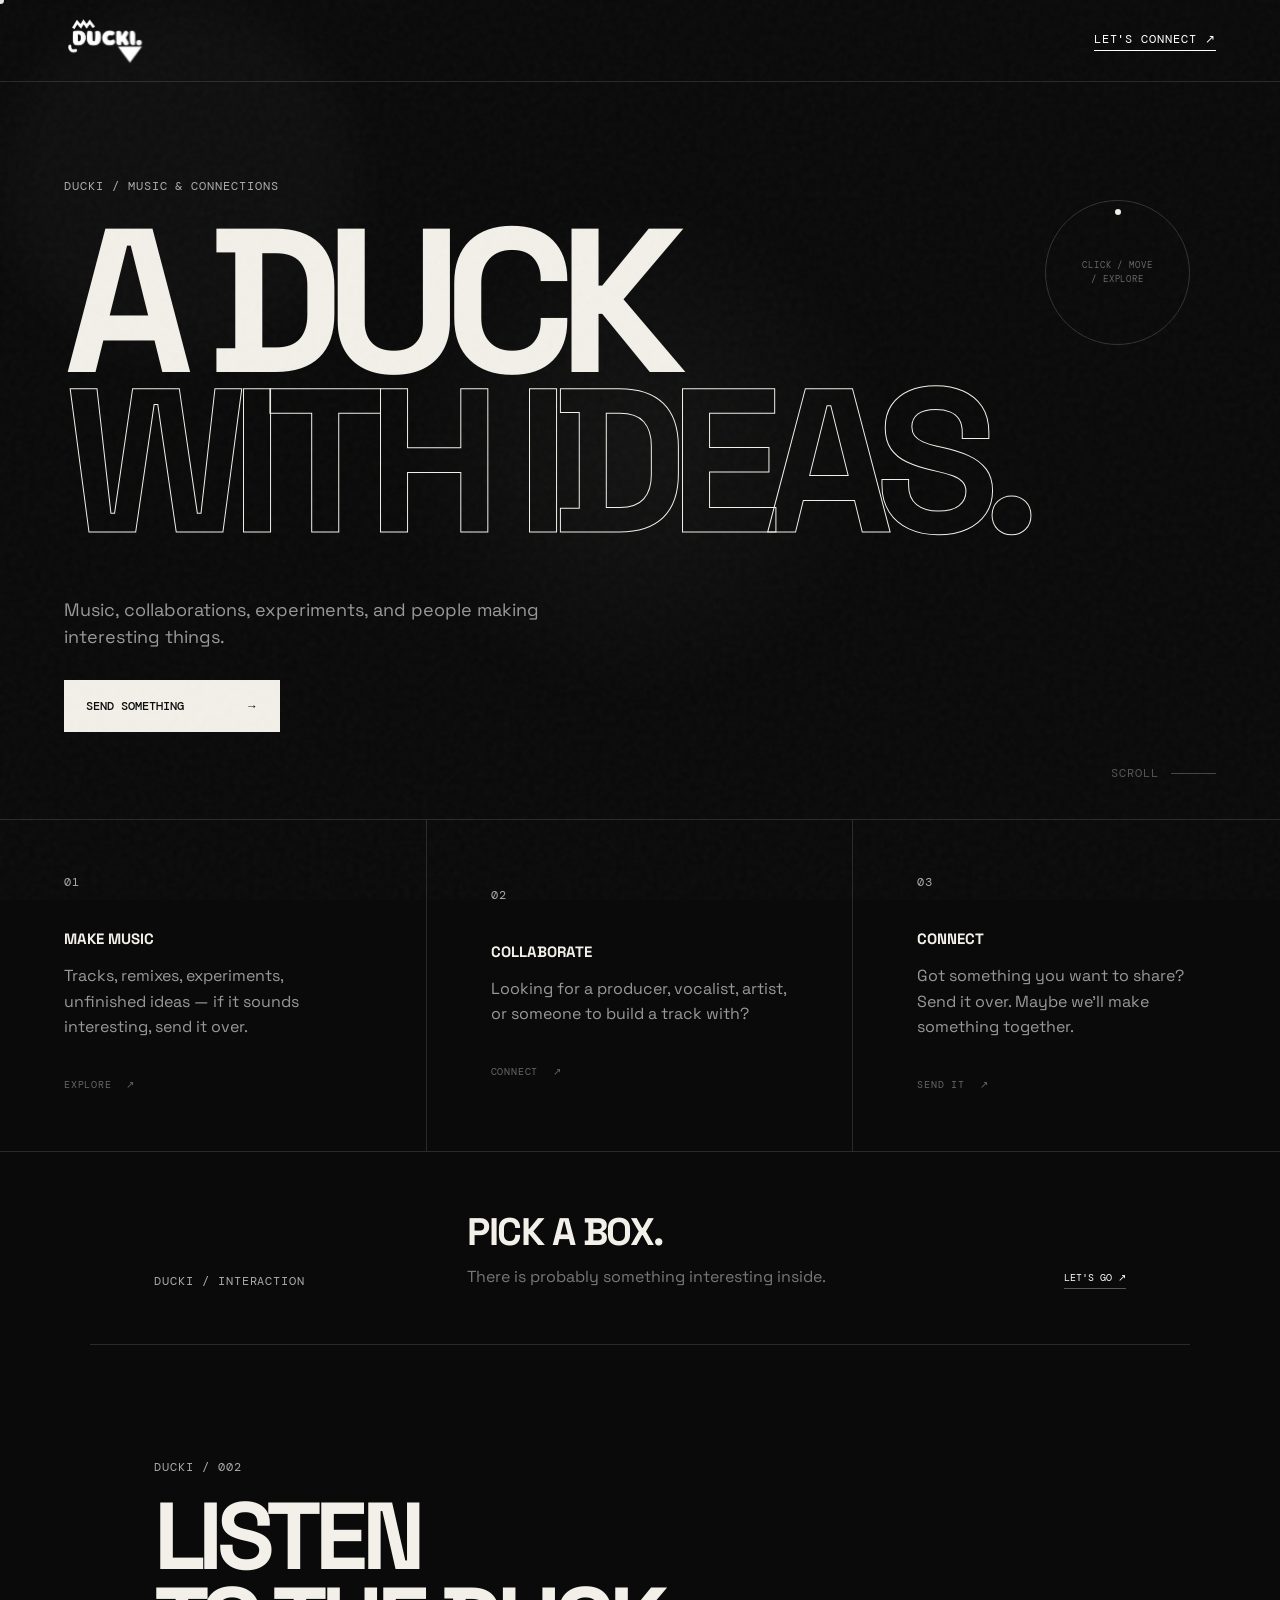
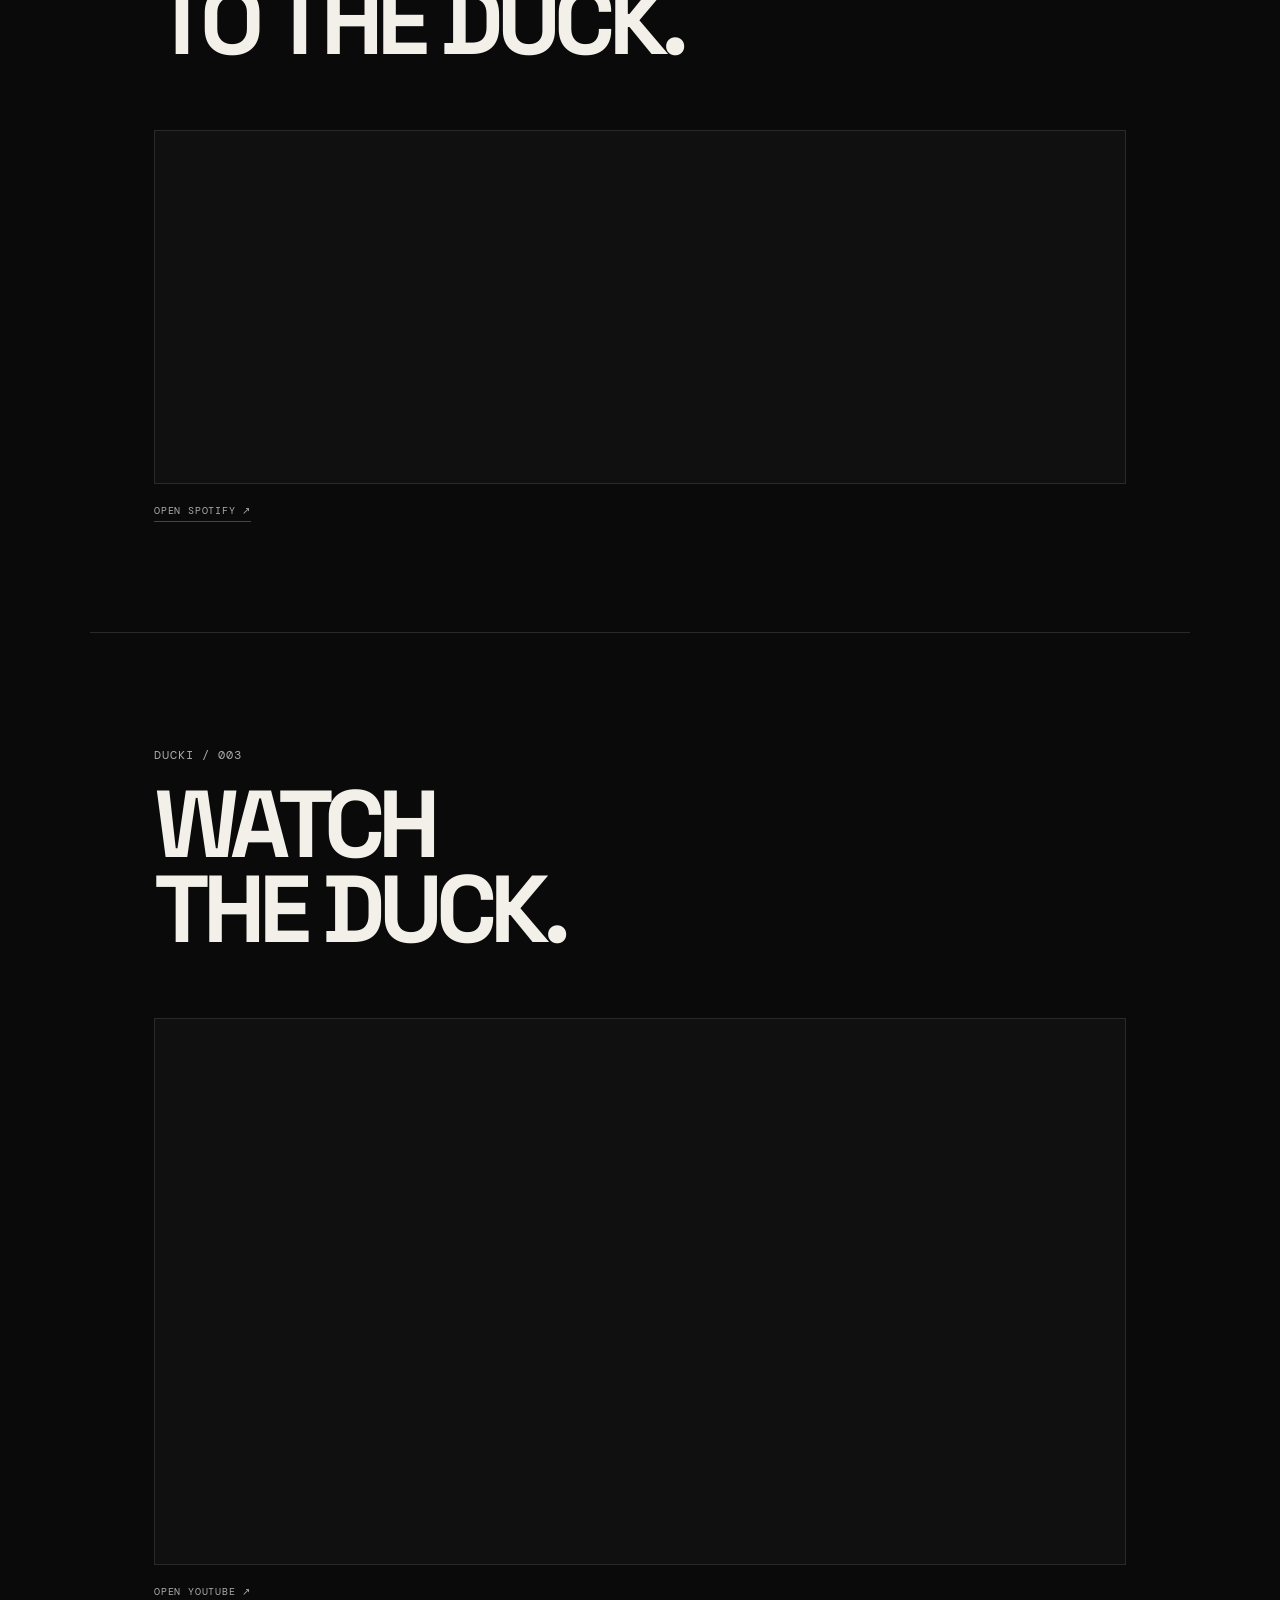
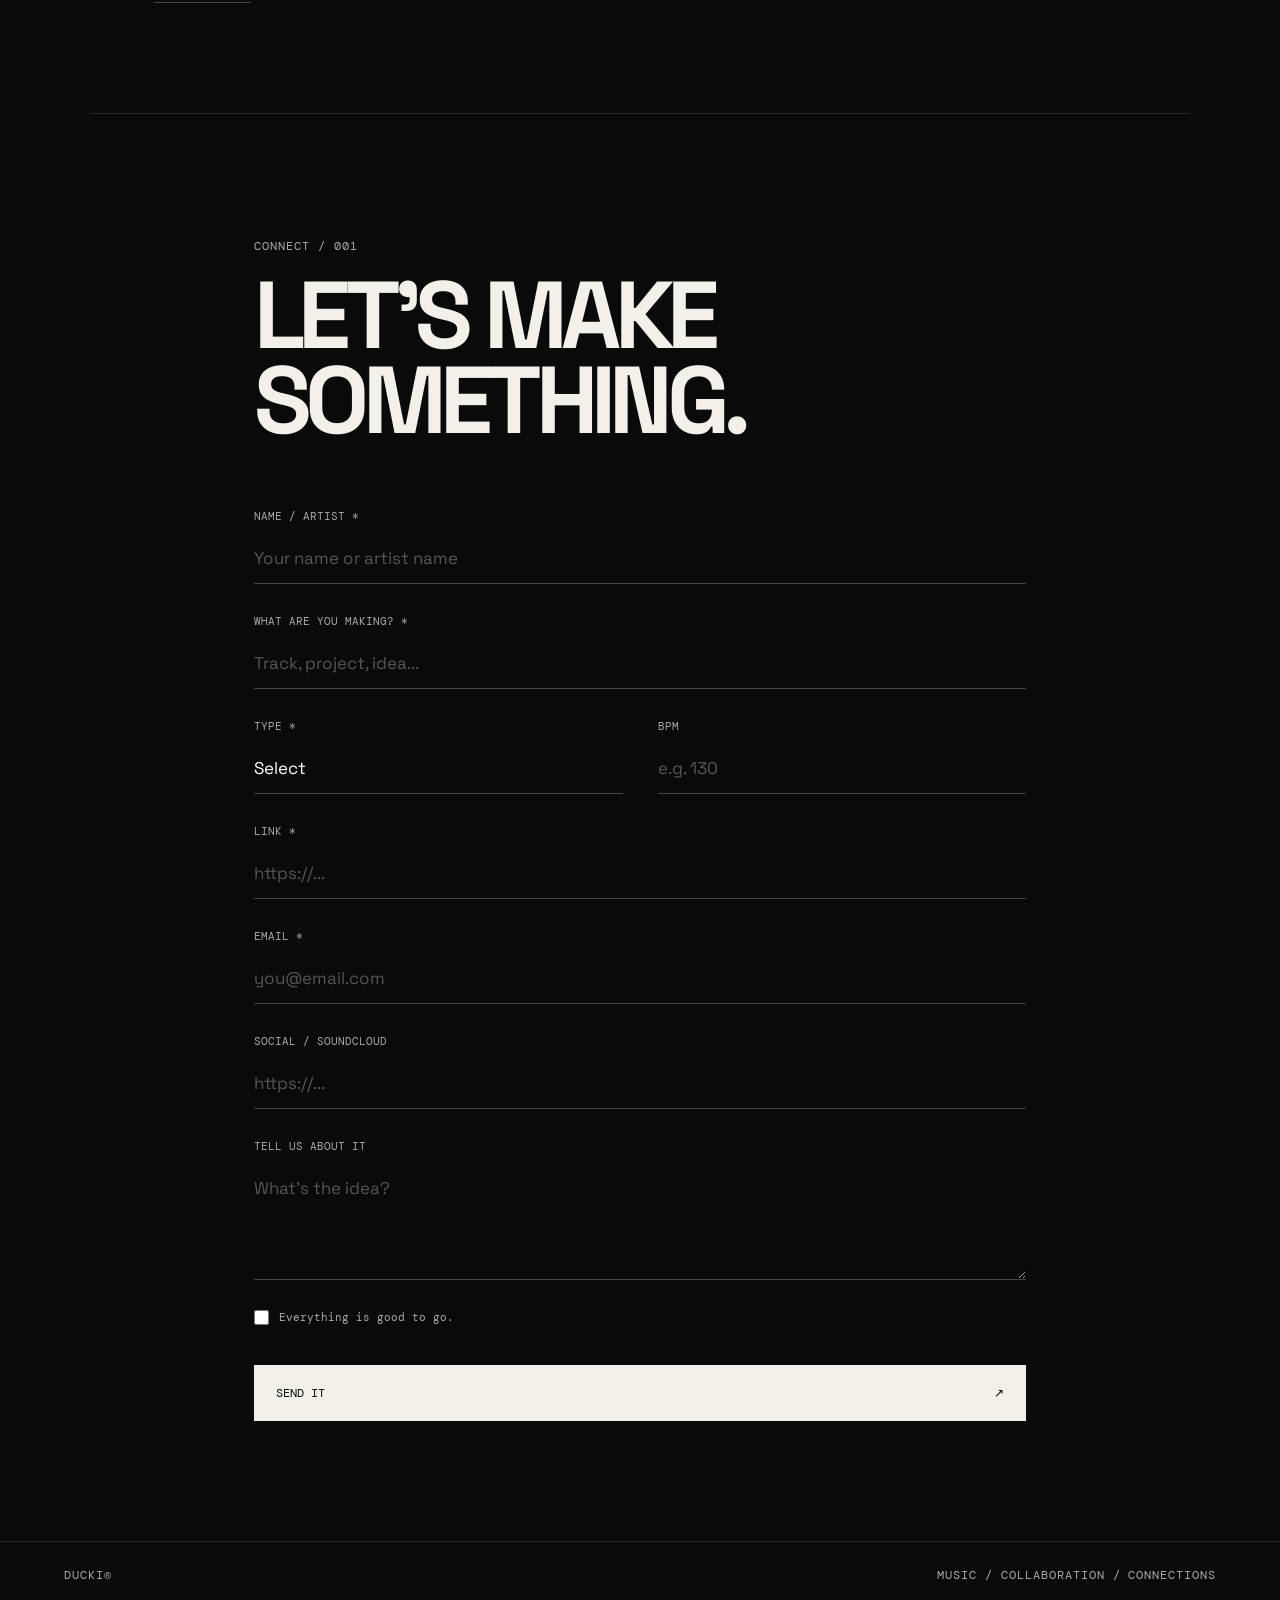
==== commit e5934a58: "Refactor HTML structure and improve formatting" ====
--- a/index.html
+++ b/index.html
@@ -18,12 +18,16 @@
     <a class="logo" href="#" aria-label="DUCKI">
       <img src="Ducki_LOGO_transparent.png" alt="DUCKI" draggable="false">
     </a>
+
     <a class="nav magnetic" href="#submit">LET'S CONNECT ↗</a>
   </header>
 
   <main>
 
+    <!-- HERO -->
+
     <section class="hero" id="top">
+
       <div class="hero-orbit" aria-hidden="true">
         <span>CLICK / MOVE / EXPLORE</span>
       </div>
@@ -48,51 +52,88 @@
         <span>SCROLL</span>
         <span class="scroll-line"></span>
       </div>
-    </section>
-
+
+    </section>
+
+
+    <!-- INFO CARDS -->
 
     <section class="info">
 
       <button class="info-card" type="button" data-card="01">
         <small>01</small>
+
         <h2>MAKE MUSIC</h2>
+
         <p>
           Tracks, remixes, experiments, unfinished ideas —
           if it sounds interesting, send it over.
         </p>
-        <span class="card-action">EXPLORE <b>↗</b></span>
+
+        <span class="card-action">
+          EXPLORE <b>↗</b>
+        </span>
       </button>
+
 
       <button class="info-card" type="button" data-card="02">
         <small>02</small>
+
         <h2>COLLABORATE</h2>
+
         <p>
           Looking for a producer, vocalist, artist,
           or someone to build a track with?
         </p>
-        <span class="card-action">CONNECT <b>↗</b></span>
+
+        <span class="card-action">
+          CONNECT <b>↗</b>
+        </span>
       </button>
+
 
       <button class="info-card" type="button" data-card="03">
         <small>03</small>
+
         <h2>CONNECT</h2>
+
         <p>
           Got something you want to share?
           Send it over. Maybe we'll make something together.
         </p>
-        <span class="card-action">SEND IT <b>↗</b></span>
+
+        <span class="card-action">
+          SEND IT <b>↗</b>
+        </span>
       </button>
 
     </section>
 
 
+    <!-- INTERACTION -->
+
     <section class="interaction-panel" aria-live="polite">
-      <span class="interaction-label">DUCKI / INTERACTION</span>
+
+      <span class="interaction-label">
+        DUCKI / INTERACTION
+      </span>
+
       <div class="interaction-copy">
-        <strong id="interactionTitle">PICK A BOX.</strong>
-        <span id="interactionText">There is probably something interesting inside.</span>
-      </div>
-      <a href="#submit" id="interactionLink">LET'S GO ↗</a>
+
+        <strong id="interactionTitle">
+          PICK A BOX.
+        </strong>
+
+        <span id="interactionText">
+          There is probably something interesting inside.
+        </span>
+
+      </div>
+
+      <a href="#submit" id="interactionLink">
+        LET'S GO ↗
+      </a>
+
     </section>
 
 
@@ -102,13 +143,17 @@
 
       <div class="section-title">
         <span>DUCKI / 002</span>
-        <h2>LISTEN<br>TO THE DUCK.</h2>
-      </div>
+
+        <h2>
+          LISTEN<br>
+          TO THE DUCK.
+        </h2>
+      </div>
+
 
       <div class="spotify-player">
 
         <iframe
-          style="border-radius:12px"
           src="https://open.spotify.com/embed/artist/5SjUxYX73fVOYwSjiYAJsP?utm_source=generator"
           width="100%"
           height="352"
@@ -120,109 +165,255 @@
 
       </div>
 
+
       <a
         class="spotify-link"
         href="https://open.spotify.com/artist/5SjUxYX73fVOYwSjiYAJsP"
         target="_blank"
         rel="noopener noreferrer">
+
         OPEN SPOTIFY ↗
+
       </a>
 
     </section>
 
 
+    <!-- YOUTUBE -->
+
+    <section class="youtube-section">
+
+      <div class="section-title">
+
+        <span>DUCKI / 003</span>
+
+        <h2>
+          WATCH<br>
+          THE DUCK.
+        </h2>
+
+      </div>
+
+
+      <div class="youtube-player">
+
+        <iframe
+          src="https://www.youtube.com/embed/LNmbx-WNwQE"
+          title="DUCKI — YouTube"
+          frameborder="0"
+          allow="accelerometer; autoplay; clipboard-write; encrypted-media; gyroscope; picture-in-picture; web-share"
+          allowfullscreen
+          loading="lazy">
+        </iframe>
+
+      </div>
+
+
+      <a
+        class="youtube-link"
+        href="https://youtu.be/LNmbx-WNwQE"
+        target="_blank"
+        rel="noopener noreferrer">
+
+        OPEN YOUTUBE ↗
+
+      </a>
+
+    </section>
+
+
+    <!-- SUBMISSION -->
+
     <section id="submit" class="submission">
 
       <div class="section-title">
+
         <span>CONNECT / 001</span>
-        <h2>LET'S MAKE<br>SOMETHING.</h2>
-      </div>
+
+        <h2>
+          LET'S MAKE<br>
+          SOMETHING.
+        </h2>
+
+      </div>
+
 
       <form id="demoForm">
 
         <label>
           NAME / ARTIST *
-          <input name="artist" required placeholder="Your name or artist name">
-        </label>
+
+          <input
+            name="artist"
+            required
+            placeholder="Your name or artist name">
+        </label>
+
 
         <label>
           WHAT ARE YOU MAKING? *
-          <input name="title" required placeholder="Track, project, idea...">
-        </label>
+
+          <input
+            name="title"
+            required
+            placeholder="Track, project, idea...">
+        </label>
+
 
         <div class="grid">
 
           <label>
             TYPE *
+
             <select name="genre" required>
-              <option value="">Select</option>
-              <option>Music</option>
-              <option>Collaboration</option>
-              <option>Remix</option>
-              <option>Production</option>
-              <option>Experimental</option>
-              <option>Other</option>
+
+              <option value="">
+                Select
+              </option>
+
+              <option>
+                Music
+              </option>
+
+              <option>
+                Collaboration
+              </option>
+
+              <option>
+                Remix
+              </option>
+
+              <option>
+                Production
+              </option>
+
+              <option>
+                Experimental
+              </option>
+
+              <option>
+                Other
+              </option>
+
             </select>
+
           </label>
+
 
           <label>
             BPM
-            <input name="bpm" type="number" min="1" max="400" placeholder="e.g. 130">
+
+            <input
+              name="bpm"
+              type="number"
+              min="1"
+              max="400"
+              placeholder="e.g. 130">
           </label>
 
         </div>
 
+
         <label>
           LINK *
-          <input name="link" type="url" required placeholder="https://...">
-        </label>
+
+          <input
+            name="link"
+            type="url"
+            required
+            placeholder="https://...">
+        </label>
+
 
         <label>
           EMAIL *
-          <input name="email" type="email" required placeholder="you@email.com">
-        </label>
+
+          <input
+            name="email"
+            type="email"
+            required
+            placeholder="you@email.com">
+        </label>
+
 
         <label>
           SOCIAL / SOUNDCLOUD
-          <input name="social" type="url" placeholder="https://...">
-        </label>
+
+          <input
+            name="social"
+            type="url"
+            placeholder="https://...">
+        </label>
+
 
         <label>
           TELL US ABOUT IT
-          <textarea name="message" rows="4" placeholder="What's the idea?"></textarea>
-        </label>
+
+          <textarea
+            name="message"
+            rows="4"
+            placeholder="What's the idea?"></textarea>
+        </label>
+
 
         <label class="check">
-          <input type="checkbox" name="confirmation" value="Everything is good to go." required>
+
+          <input
+            type="checkbox"
+            name="confirmation"
+            value="Everything is good to go."
+            required>
+
           Everything is good to go.
-        </label>
+
+        </label>
+
 
         <button type="submit" class="magnetic">
+
           SEND IT <span>↗</span>
+
         </button>
 
       </form>
 
+
       <div id="success" class="success" hidden>
+
         <span>GOT IT.</span>
+
         <p>
           Your idea is somewhere in the duck pond now.
           If it clicks, we'll get back to you.
         </p>
-        <button type="button" onclick="location.reload()">
+
+        <button
+          type="button"
+          onclick="location.reload()">
+
           SEND SOMETHING ELSE
+
         </button>
+
       </div>
 
     </section>
 
   </main>
 
+
   <footer>
+
     <span>DUCKI®</span>
-    <span>MUSIC / COLLABORATION / CONNECTIONS</span>
+
+    <span>
+      MUSIC / COLLABORATION / CONNECTIONS
+    </span>
+
   </footer>
 
+
   <script src="script.js"></script>
+
 </body>
 </html>
--- a/style.css
+++ b/style.css
@@ -1,8 +1,12 @@
 @import url('https://fonts.googleapis.com/css2?family=DM+Mono:wght@400;500&family=Space+Grotesk:wght@400;500;600;700&display=swap');
 
-* { box-sizing: border-box; }
-
-html { scroll-behavior: smooth; }
+* {
+  box-sizing: border-box;
+}
+
+html {
+  scroll-behavior: smooth;
+}
 
 :root {
   --mouse-x: 50vw;
@@ -39,6 +43,11 @@
   z-index: 10;
 }
 
+
+/* =========================
+   HEADER
+========================= */
+
 header {
   height: 82px;
   border-bottom: 1px solid #2a2a2a;
@@ -71,7 +80,9 @@
   -webkit-user-drag: none;
   pointer-events: auto;
   animation: duckiLogoIn .8s cubic-bezier(.16,1,.3,1) both;
-  transition: transform .45s cubic-bezier(.16,1,.3,1), opacity .3s ease;
+  transition:
+    transform .45s cubic-bezier(.16,1,.3,1),
+    opacity .3s ease;
 }
 
 .logo:hover img {
@@ -79,8 +90,15 @@
 }
 
 @keyframes duckiLogoIn {
-  from { opacity: 0; transform: translateY(-10px) rotate(-6deg) scale(.9); }
-  to { opacity: 1; transform: translateY(0) rotate(0) scale(1); }
+  from {
+    opacity: 0;
+    transform: translateY(-10px) rotate(-6deg) scale(.9);
+  }
+
+  to {
+    opacity: 1;
+    transform: translateY(0) rotate(0) scale(1);
+  }
 }
 
 .nav,
@@ -100,10 +118,19 @@
   text-decoration: none;
   border-bottom: 1px solid #fff;
   padding-bottom: 3px;
-  transition: opacity .3s ease, border-color .3s ease;
-}
-
-.nav:hover { opacity: .5; }
+  transition:
+    opacity .3s ease,
+    border-color .3s ease;
+}
+
+.nav:hover {
+  opacity: .5;
+}
+
+
+/* =========================
+   HERO
+========================= */
 
 .hero {
   min-height: 82vh;
@@ -116,9 +143,14 @@
   isolation: isolate;
 }
 
-.hero > * { position: relative; z-index: 1; }
-
-.eyebrow { margin-bottom: 28px; }
+.hero > * {
+  position: relative;
+  z-index: 1;
+}
+
+.eyebrow {
+  margin-bottom: 28px;
+}
 
 .hero h1 {
   font-size: clamp(76px,16vw,220px);
@@ -138,8 +170,15 @@
 }
 
 @keyframes heroTitleIn {
-  from { opacity: 0; transform: translateY(45px); }
-  to { opacity: 1; transform: translateY(0); }
+  from {
+    opacity: 0;
+    transform: translateY(45px);
+  }
+
+  to {
+    opacity: 1;
+    transform: translateY(0);
+  }
 }
 
 .hero p {
@@ -152,9 +191,21 @@
 }
 
 @keyframes heroTextIn {
-  from { opacity: 0; transform: translateY(25px); }
-  to { opacity: 1; transform: translateY(0); }
-}
+  from {
+    opacity: 0;
+    transform: translateY(25px);
+  }
+
+  to {
+    opacity: 1;
+    transform: translateY(0);
+  }
+}
+
+
+/* =========================
+   HERO ORBIT
+========================= */
 
 .hero-orbit {
   position: absolute;
@@ -193,9 +244,21 @@
 }
 
 @keyframes orbitIn {
-  from { opacity: 0; transform: scale(.7) rotate(-20deg); }
-  to { opacity: 1; transform: scale(1) rotate(0); }
-}
+  from {
+    opacity: 0;
+    transform: scale(.7) rotate(-20deg);
+  }
+
+  to {
+    opacity: 1;
+    transform: scale(1) rotate(0);
+  }
+}
+
+
+/* =========================
+   CTA
+========================= */
 
 .cta {
   width: max-content;
@@ -205,7 +268,9 @@
   padding: 18px 22px;
   font: 12px "DM Mono";
   font-weight: 500;
-  transition: transform .45s cubic-bezier(.16,1,.3,1), opacity .3s ease;
+  transition:
+    transform .45s cubic-bezier(.16,1,.3,1),
+    opacity .3s ease;
 }
 
 .cta span {
@@ -214,8 +279,18 @@
   transition: transform .45s cubic-bezier(.16,1,.3,1);
 }
 
-.cta:hover { opacity: .9; }
-.cta:hover span { transform: translateX(6px); }
+.cta:hover {
+  opacity: .9;
+}
+
+.cta:hover span {
+  transform: translateX(6px);
+}
+
+
+/* =========================
+   SCROLL
+========================= */
 
 .scroll-hint {
   position: absolute;
@@ -245,9 +320,19 @@
 }
 
 @keyframes scrollLine {
-  0%, 30% { transform: translateX(-100%); }
-  60%, 100% { transform: translateX(100%); }
-}
+  0%, 30% {
+    transform: translateX(-100%);
+  }
+
+  60%, 100% {
+    transform: translateX(100%);
+  }
+}
+
+
+/* =========================
+   INFO CARDS
+========================= */
 
 .info {
   display: grid;
@@ -267,10 +352,15 @@
   border-right: 1px solid #2a2a2a;
   background: transparent;
   cursor: pointer;
-  transition: background .5s ease, transform .5s cubic-bezier(.16,1,.3,1), padding .35s ease;
-}
-
-.info-card:last-child { border-right: 0; }
+  transition:
+    background .5s ease,
+    transform .5s cubic-bezier(.16,1,.3,1),
+    padding .35s ease;
+}
+
+.info-card:last-child {
+  border-right: 0;
+}
 
 .info-card:hover,
 .info-card.active {
@@ -278,7 +368,9 @@
   transform: translateY(-3px);
 }
 
-.info-card.active { box-shadow: inset 0 2px 0 #f2f0e9; }
+.info-card.active {
+  box-shadow: inset 0 2px 0 #f2f0e9;
+}
 
 .info h2 {
   font-size: 15px;
@@ -302,7 +394,9 @@
 }
 
 .info-card:hover .card-action,
-.info-card.active .card-action { color: #f2f0e9; }
+.info-card.active .card-action {
+  color: #f2f0e9;
+}
 
 .card-action b {
   display: inline-block;
@@ -311,7 +405,14 @@
   transition: transform .3s ease;
 }
 
-.info-card:hover .card-action b { transform: translate(3px,-3px); }
+.info-card:hover .card-action b {
+  transform: translate(3px,-3px);
+}
+
+
+/* =========================
+   INTERACTION PANEL
+========================= */
 
 .interaction-panel {
   max-width: 1100px;
@@ -325,7 +426,9 @@
   opacity: 0;
 }
 
-.interaction-panel.visible { opacity: 1; }
+.interaction-panel.visible {
+  opacity: 1;
+}
 
 .interaction-copy {
   display: flex;
@@ -353,11 +456,137 @@
   white-space: nowrap;
 }
 
-.panel-pulse { animation: panelPulse .5s ease; }
+.panel-pulse {
+  animation: panelPulse .5s ease;
+}
 
 @keyframes panelPulse {
-  50% { transform: translateY(-4px); }
-}
+  50% {
+    transform: translateY(-4px);
+  }
+}
+
+
+/* =========================
+   SPOTIFY
+========================= */
+
+.spotify-section {
+  max-width: 1100px;
+  margin: 0 auto;
+  padding: 110px 5vw;
+  border-bottom: 1px solid #2a2a2a;
+  position: relative;
+}
+
+.spotify-player {
+  position: relative;
+  width: 100%;
+  min-height: 152px;
+  border: 1px solid #2a2a2a;
+  background: #101010;
+  overflow: hidden;
+  transition:
+    border-color .4s ease,
+    transform .45s cubic-bezier(.16,1,.3,1),
+    background .4s ease;
+}
+
+.spotify-player:hover {
+  border-color: #555;
+  background: #121212;
+  transform: translateY(-3px);
+}
+
+.spotify-player iframe {
+  display: block;
+  width: 100%;
+  height: 352px;
+  border: 0;
+  border-radius: 0;
+}
+
+.spotify-link {
+  display: inline-block;
+  margin-top: 20px;
+  color: #aaa;
+  font: 10px "DM Mono", monospace;
+  letter-spacing: .08em;
+  text-decoration: none;
+  border-bottom: 1px solid #444;
+  padding-bottom: 4px;
+  transition:
+    color .3s ease,
+    border-color .3s ease;
+}
+
+.spotify-link:hover {
+  color: #f2f0e9;
+  border-color: #f2f0e9;
+}
+
+
+/* =========================
+   YOUTUBE
+========================= */
+
+.youtube-section {
+  max-width: 1100px;
+  margin: 0 auto;
+  padding: 110px 5vw;
+  border-bottom: 1px solid #2a2a2a;
+  position: relative;
+}
+
+.youtube-player {
+  position: relative;
+  width: 100%;
+  aspect-ratio: 16 / 9;
+  border: 1px solid #2a2a2a;
+  background: #101010;
+  overflow: hidden;
+  transition:
+    border-color .4s ease,
+    transform .45s cubic-bezier(.16,1,.3,1),
+    background .4s ease;
+}
+
+.youtube-player:hover {
+  border-color: #555;
+  background: #121212;
+  transform: translateY(-3px);
+}
+
+.youtube-player iframe {
+  display: block;
+  width: 100%;
+  height: 100%;
+  border: 0;
+}
+
+.youtube-link {
+  display: inline-block;
+  margin-top: 20px;
+  color: #aaa;
+  font: 10px "DM Mono", monospace;
+  letter-spacing: .08em;
+  text-decoration: none;
+  border-bottom: 1px solid #444;
+  padding-bottom: 4px;
+  transition:
+    color .3s ease,
+    border-color .3s ease;
+}
+
+.youtube-link:hover {
+  color: #f2f0e9;
+  border-color: #f2f0e9;
+}
+
+
+/* =========================
+   SUBMISSION
+========================= */
 
 .submission {
   max-width: 900px;
@@ -365,7 +594,9 @@
   padding: 120px 5vw;
 }
 
-.section-title { margin-bottom: 65px; }
+.section-title {
+  margin-bottom: 65px;
+}
 
 .section-title h2 {
   font-size: clamp(52px,8vw,95px);
@@ -388,7 +619,9 @@
   gap: 10px;
 }
 
-input, select, textarea {
+input,
+select,
+textarea {
   width: 100%;
   border: 0;
   border-bottom: 1px solid #444;
@@ -398,18 +631,31 @@
   font: 17px "Space Grotesk";
   outline: 0;
   border-radius: 0;
-  transition: border-color .3s ease, padding-left .3s ease;
-}
-
-input:focus, select:focus, textarea:focus {
+  transition:
+    border-color .3s ease,
+    padding-left .3s ease;
+}
+
+input:focus,
+select:focus,
+textarea:focus {
   border-color: #fff;
   padding-left: 5px;
 }
 
-input::placeholder, textarea::placeholder { color: #555; }
-
-select { appearance: none; cursor: pointer; }
-option { background: #111; }
+input::placeholder,
+textarea::placeholder {
+  color: #555;
+}
+
+select {
+  appearance: none;
+  cursor: pointer;
+}
+
+option {
+  background: #111;
+}
 
 .grid {
   display: grid;
@@ -441,10 +687,14 @@
   text-align: left;
   font: 12px "DM Mono";
   cursor: pointer;
-  transition: opacity .3s ease, transform .4s cubic-bezier(.16,1,.3,1);
-}
-
-.submission button:hover { opacity: .85; }
+  transition:
+    opacity .3s ease,
+    transform .4s cubic-bezier(.16,1,.3,1);
+}
+
+.submission button:hover {
+  opacity: .85;
+}
 
 .submission button span {
   float: right;
@@ -452,7 +702,14 @@
   transition: transform .4s cubic-bezier(.16,1,.3,1);
 }
 
-.submission button:hover span { transform: translateX(5px); }
+.submission button:hover span {
+  transform: translateX(5px);
+}
+
+
+/* =========================
+   SUCCESS
+========================= */
 
 .success {
   border: 1px solid #444;
@@ -473,20 +730,39 @@
 }
 
 @keyframes successIn {
-  from { opacity: 0; transform: translateY(25px); }
-  to { opacity: 1; transform: translateY(0); }
-}
+  from {
+    opacity: 0;
+    transform: translateY(25px);
+  }
+
+  to {
+    opacity: 1;
+    transform: translateY(0);
+  }
+}
+
+
+/* =========================
+   REVEAL
+========================= */
 
 .reveal {
   opacity: 0;
   transform: translateY(35px);
-  transition: opacity 1s cubic-bezier(.16,1,.3,1), transform 1s cubic-bezier(.16,1,.3,1);
+  transition:
+    opacity 1s cubic-bezier(.16,1,.3,1),
+    transform 1s cubic-bezier(.16,1,.3,1);
 }
 
 .reveal.visible {
   opacity: 1;
   transform: translateY(0);
 }
+
+
+/* =========================
+   FOOTER
+========================= */
 
 footer {
   border-top: 1px solid #2a2a2a;
@@ -494,6 +770,11 @@
   display: flex;
   justify-content: space-between;
 }
+
+
+/* =========================
+   CURSOR
+========================= */
 
 .cursor-dot,
 .cursor-glow {
@@ -523,7 +804,14 @@
   margin: 0;
 }
 
-.cursor-hover .cursor-dot { transform: scale(2.2); }
+.cursor-hover .cursor-dot {
+  transform: scale(2.2);
+}
+
+
+/* =========================
+   DUCKI TOAST
+========================= */
 
 .ducki-toast {
   position: fixed;
@@ -538,7 +826,9 @@
   letter-spacing: .12em;
   opacity: 0;
   pointer-events: none;
-  transition: opacity .2s ease, transform .3s cubic-bezier(.16,1,.3,1);
+  transition:
+    opacity .2s ease,
+    transform .3s cubic-bezier(.16,1,.3,1);
 }
 
 .ducki-toast.show {
@@ -546,45 +836,83 @@
   transform: translate(-50%,-50%) scale(1);
 }
 
+
+/* =========================
+   QUACK
+========================= */
+
 body.quack-mode .hero h1 {
   animation: quackShake .12s linear 8;
 }
 
 @keyframes quackShake {
-  25% { transform: translateX(-5px) rotate(-.5deg); }
-  75% { transform: translateX(5px) rotate(.5deg); }
-}
+  25% {
+    transform: translateX(-5px) rotate(-.5deg);
+  }
+
+  75% {
+    transform: translateX(5px) rotate(.5deg);
+  }
+}
+
+
+/* =========================
+   TOUCH DEVICES
+========================= */
 
 @media (pointer: coarse) {
+
   .cursor-dot,
-  .cursor-glow { display: none; }
+  .cursor-glow {
+    display: none;
+  }
 
   .hero-orbit {
     animation: none;
   }
-}
+
+}
+
+
+/* =========================
+   MOBILE
+========================= */
 
 @media (max-width: 700px) {
+
   header {
     height: 70px;
     padding: 0 6vw;
   }
 
-  .logo { width: 75px; height: 45px; }
-  .logo img { width: 68px; }
-  .nav { font-size: 10px; }
+  .logo {
+    width: 75px;
+    height: 45px;
+  }
+
+  .logo img {
+    width: 68px;
+  }
+
+  .nav {
+    font-size: 10px;
+  }
+
 
   .hero {
     min-height: 75vh;
     padding: 9vh 6vw;
   }
 
-  .hero h1 { font-size: clamp(68px,19vw,130px); }
+  .hero h1 {
+    font-size: clamp(68px,19vw,130px);
+  }
 
   .hero p {
     font-size: 16px;
     margin-top: 45px;
   }
+
 
   .hero-orbit {
     width: 105px;
@@ -593,14 +921,21 @@
     right: 6%;
   }
 
-  .hero-orbit span { font-size: 7px; width: 65px; }
+  .hero-orbit span {
+    font-size: 7px;
+    width: 65px;
+  }
+
 
   .scroll-hint {
     right: 6vw;
     bottom: 25px;
   }
 
-  .info { grid-template-columns: 1fr; }
+
+  .info {
+    grid-template-columns: 1fr;
+  }
 
   .info-card {
     border-right: 0;
@@ -608,7 +943,10 @@
     padding: 45px 6vw 50px;
   }
 
-  .info-card:last-child { border-bottom: 0; }
+  .info-card:last-child {
+    border-bottom: 0;
+  }
+
 
   .interaction-panel {
     grid-template-columns: 1fr;
@@ -620,29 +958,75 @@
     width: max-content;
   }
 
+
+  /* Spotify mobile */
+
+  .spotify-section {
+    padding: 90px 6vw;
+  }
+
+  .spotify-player {
+    min-height: 152px;
+  }
+
+  .spotify-player iframe {
+    height: 352px;
+  }
+
+
+  /* YouTube mobile */
+
+  .youtube-section {
+    padding: 90px 6vw;
+  }
+
+  .youtube-player {
+    aspect-ratio: 16 / 9;
+  }
+
+
   .grid {
     grid-template-columns: 1fr;
     gap: 30px;
   }
 
+
   .submission {
     padding: 90px 6vw;
   }
 
-  .section-title { margin-bottom: 50px; }
-  .section-title h2 { font-size: 58px; }
-
-  .success { padding: 35px; }
+  .section-title {
+    margin-bottom: 50px;
+  }
+
+  .section-title h2 {
+    font-size: 58px;
+  }
+
+
+  .success {
+    padding: 35px;
+  }
+
 
   footer {
     padding: 25px 6vw;
     gap: 20px;
     flex-direction: column;
   }
-}
+
+}
+
+
+/* =========================
+   REDUCED MOTION
+========================= */
 
 @media (prefers-reduced-motion: reduce) {
-  html { scroll-behavior: auto; }
+
+  html {
+    scroll-behavior: auto;
+  }
 
   *,
   *::before,
@@ -651,4 +1035,5 @@
     animation-iteration-count: 1 !important;
     transition-duration: .01ms !important;
   }
-}
+
+}
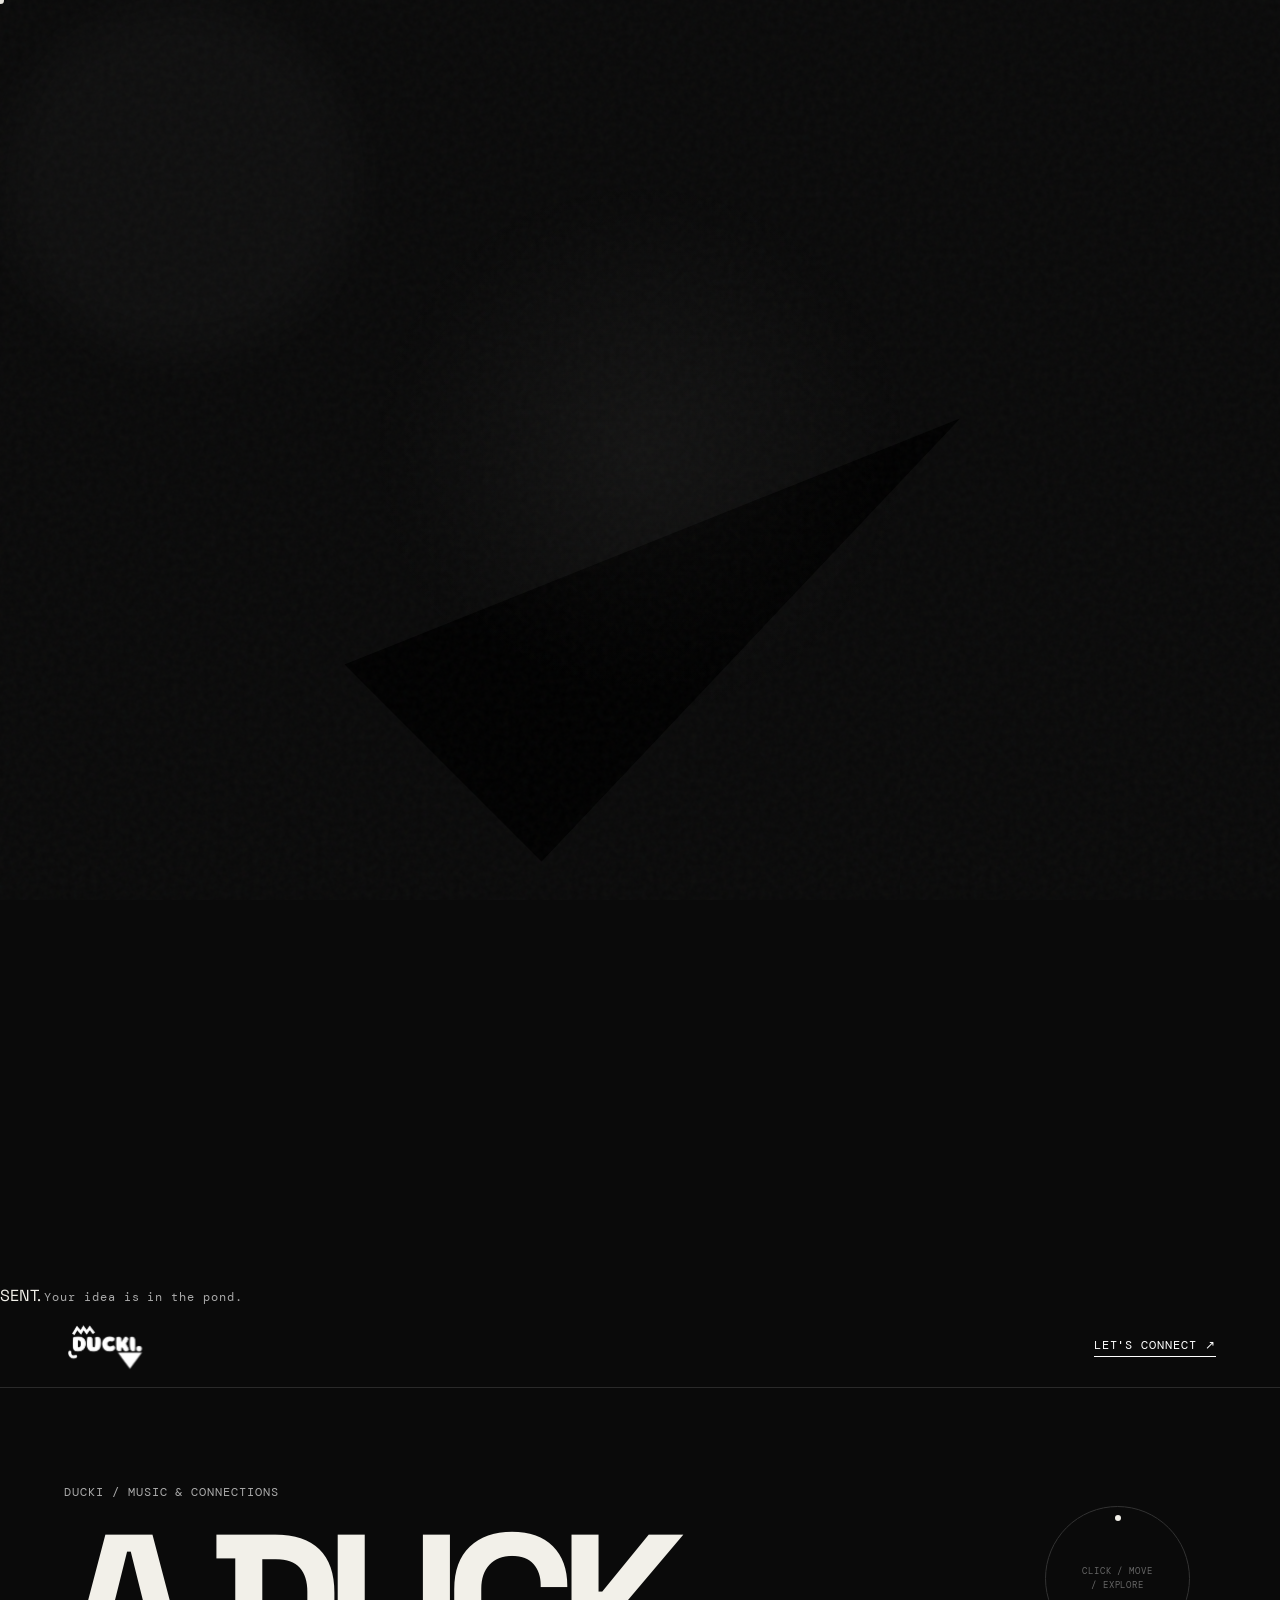
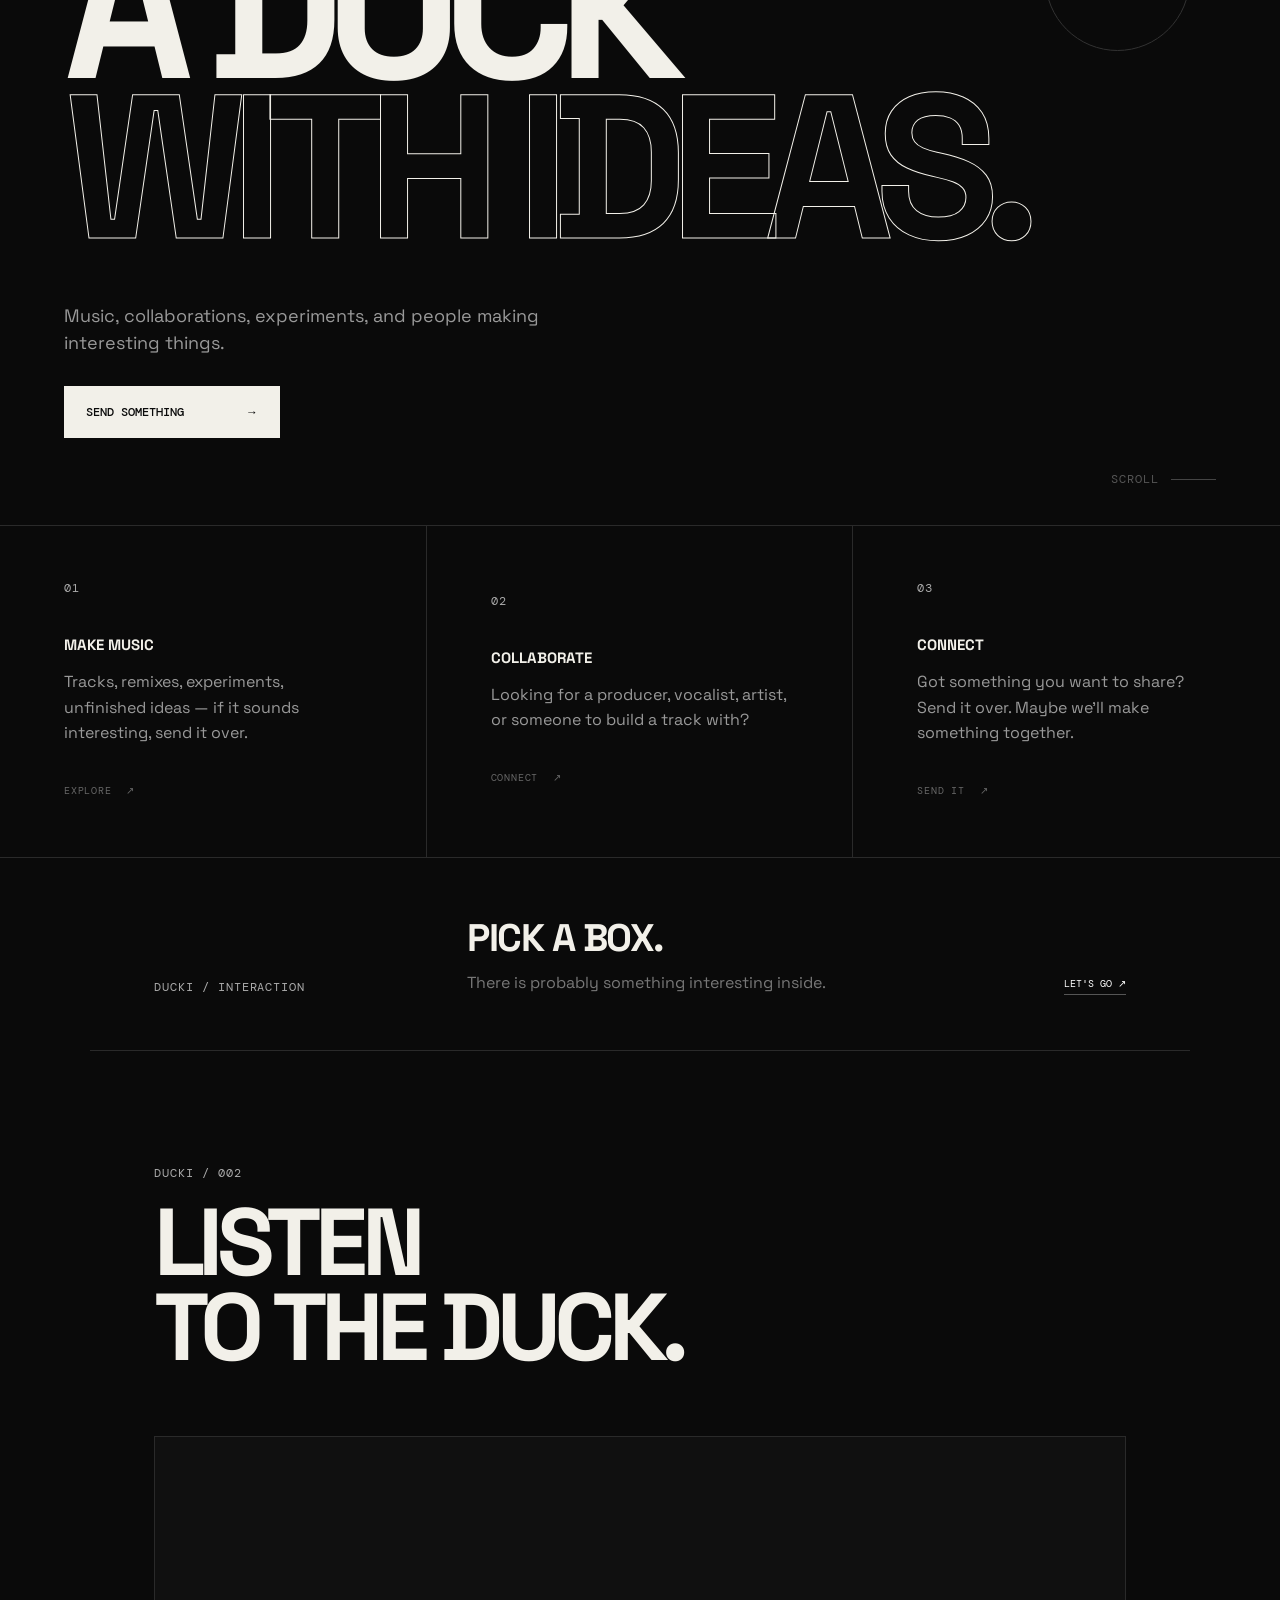
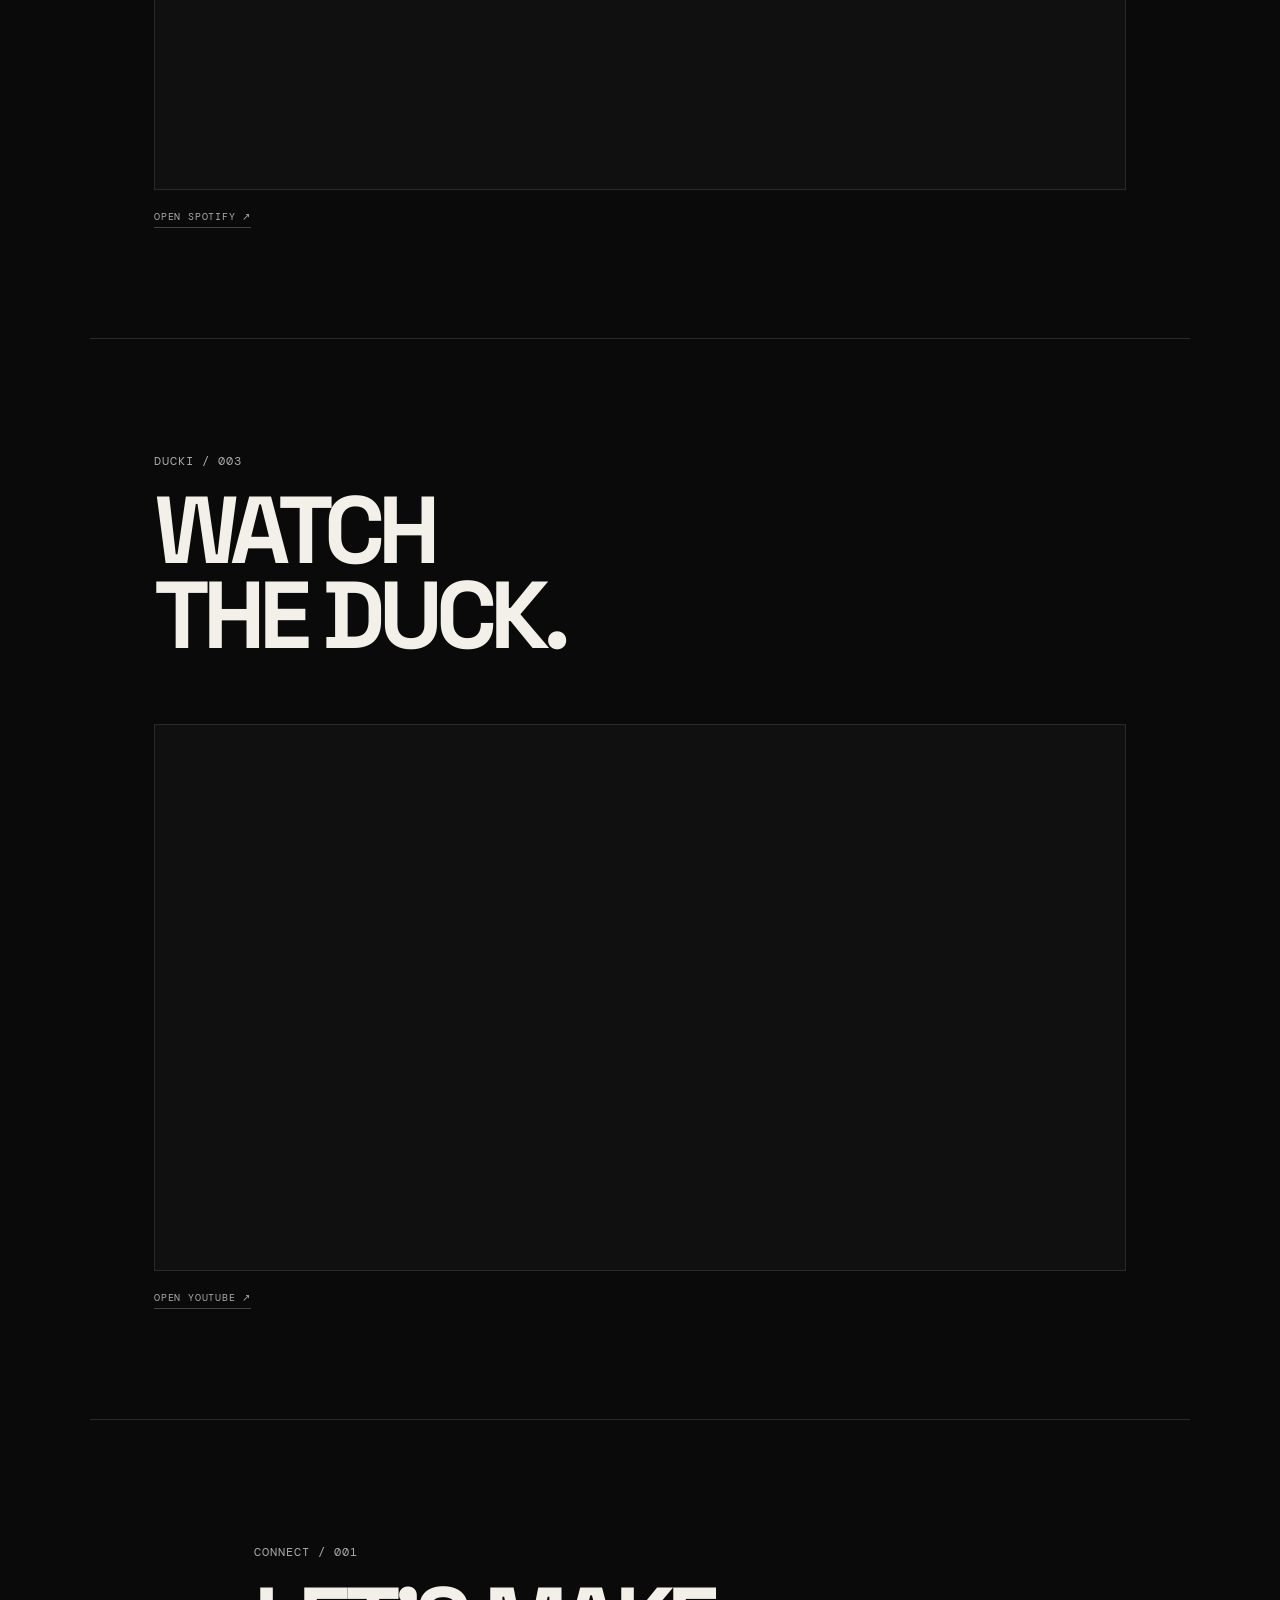
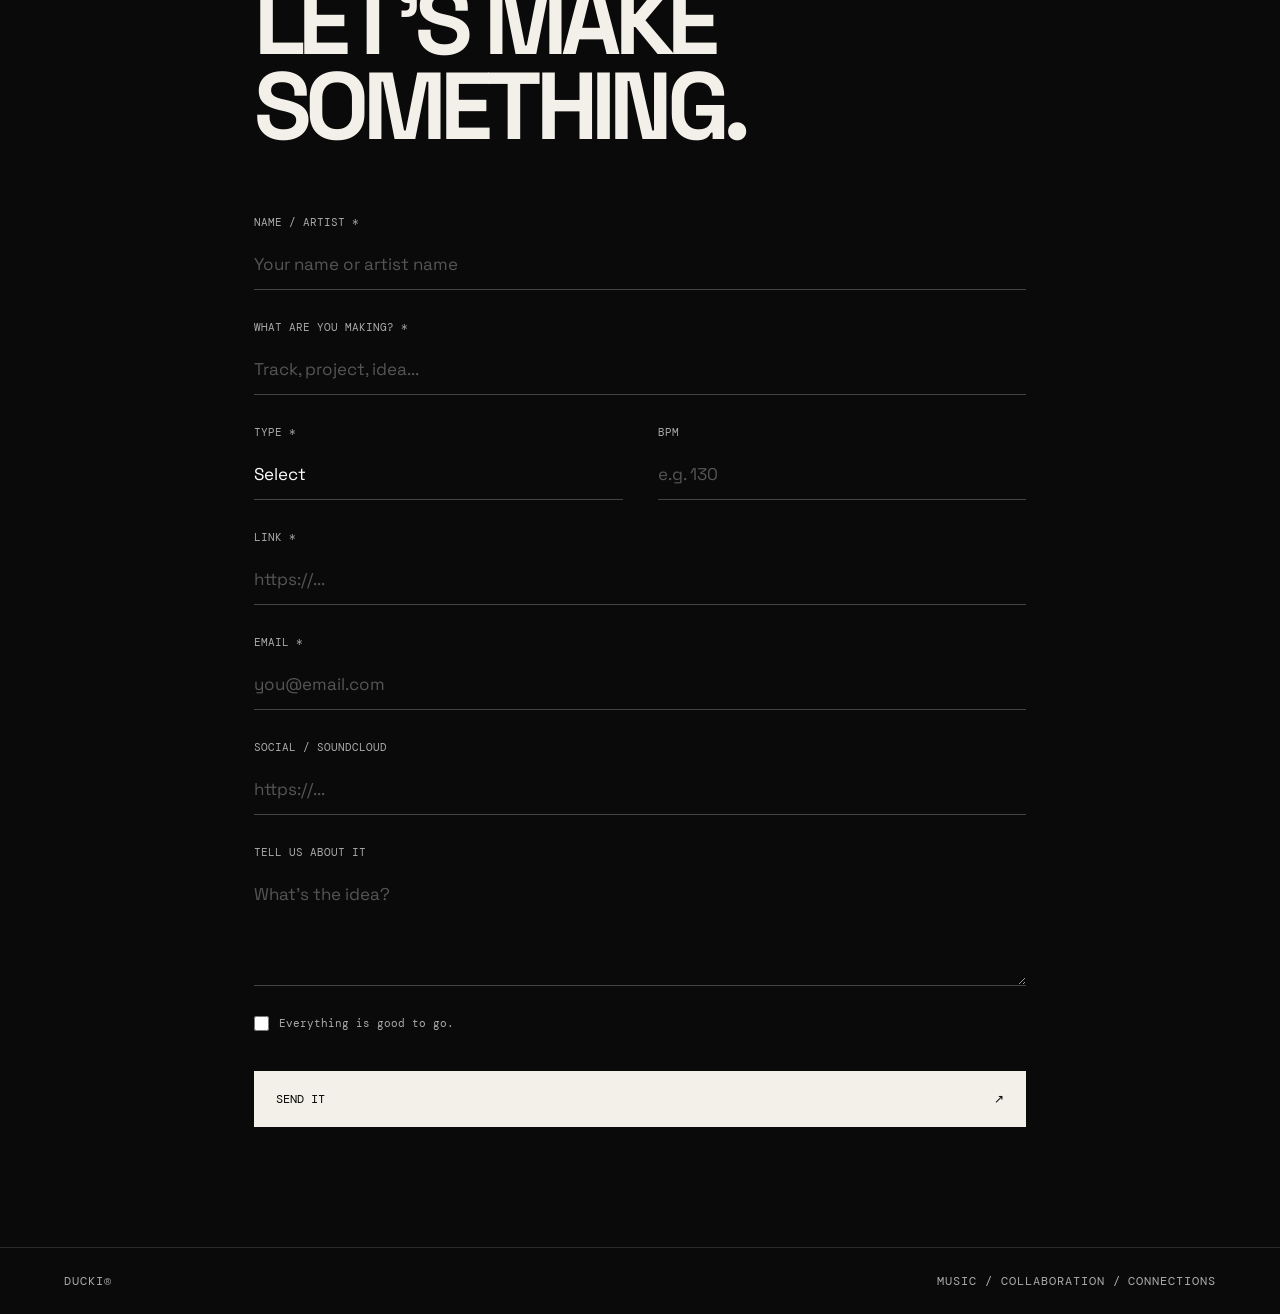
==== commit 919a93f2: "Add submit success animation and update layout" ====
--- a/index.html
+++ b/index.html
@@ -1,4 +1,5 @@
 <!doctype html>
+
 <html lang="en">
 <head>
   <meta charset="utf-8">
@@ -14,404 +15,431 @@
   <div class="cursor-glow" aria-hidden="true"></div>
   <div class="ducki-toast" aria-live="polite">QUACK.</div>
 
+  <!-- SUBMIT SUCCESS ANIMATION -->
+
+  <div class="submit-overlay" id="submitOverlay" aria-hidden="true">
+    <div class="submit-animation">
+
+
+  <div class="submit-circle">
+    <svg class="checkmark" viewBox="0 0 52 52" aria-hidden="true">
+      <path d="M14 27 L22 35 L39 17"></path>
+    </svg>
+  </div>
+
+  <div class="submit-status">
+    <span id="submitStatus">SENT.</span>
+    <small id="submitStatusSub">Your idea is in the pond.</small>
+  </div>
+
+</div>
+
+
+  </div>
+
   <header>
     <a class="logo" href="#" aria-label="DUCKI">
       <img src="Ducki_LOGO_transparent.png" alt="DUCKI" draggable="false">
     </a>
 
-    <a class="nav magnetic" href="#submit">LET'S CONNECT ↗</a>
+
+<a class="nav magnetic" href="#submit">LET'S CONNECT ↗</a>
+
+
   </header>
 
   <main>
 
-    <!-- HERO -->
-
-    <section class="hero" id="top">
-
-      <div class="hero-orbit" aria-hidden="true">
-        <span>CLICK / MOVE / EXPLORE</span>
-      </div>
-
-      <div class="eyebrow">DUCKI / MUSIC &amp; CONNECTIONS</div>
-
-      <h1>
-        A DUCK<br>
-        <i>WITH IDEAS.</i>
-      </h1>
-
-      <p>
-        Music, collaborations, experiments, and people
-        making interesting things.
-      </p>
-
-      <a class="cta magnetic" href="#submit">
-        SEND SOMETHING <span>→</span>
-      </a>
-
-      <div class="scroll-hint" aria-hidden="true">
-        <span>SCROLL</span>
-        <span class="scroll-line"></span>
-      </div>
-
-    </section>
-
-
-    <!-- INFO CARDS -->
-
-    <section class="info">
-
-      <button class="info-card" type="button" data-card="01">
-        <small>01</small>
-
-        <h2>MAKE MUSIC</h2>
-
-        <p>
-          Tracks, remixes, experiments, unfinished ideas —
-          if it sounds interesting, send it over.
-        </p>
-
-        <span class="card-action">
-          EXPLORE <b>↗</b>
-        </span>
-      </button>
-
-
-      <button class="info-card" type="button" data-card="02">
-        <small>02</small>
-
-        <h2>COLLABORATE</h2>
-
-        <p>
-          Looking for a producer, vocalist, artist,
-          or someone to build a track with?
-        </p>
-
-        <span class="card-action">
-          CONNECT <b>↗</b>
-        </span>
-      </button>
-
-
-      <button class="info-card" type="button" data-card="03">
-        <small>03</small>
-
-        <h2>CONNECT</h2>
-
-        <p>
-          Got something you want to share?
-          Send it over. Maybe we'll make something together.
-        </p>
-
-        <span class="card-action">
-          SEND IT <b>↗</b>
-        </span>
-      </button>
-
-    </section>
-
-
-    <!-- INTERACTION -->
-
-    <section class="interaction-panel" aria-live="polite">
-
-      <span class="interaction-label">
-        DUCKI / INTERACTION
-      </span>
-
-      <div class="interaction-copy">
-
-        <strong id="interactionTitle">
-          PICK A BOX.
-        </strong>
-
-        <span id="interactionText">
-          There is probably something interesting inside.
-        </span>
-
-      </div>
-
-      <a href="#submit" id="interactionLink">
-        LET'S GO ↗
-      </a>
-
-    </section>
-
-
-    <!-- SPOTIFY -->
-
-    <section class="spotify-section">
-
-      <div class="section-title">
-        <span>DUCKI / 002</span>
-
-        <h2>
-          LISTEN<br>
-          TO THE DUCK.
-        </h2>
-      </div>
-
-
-      <div class="spotify-player">
-
-        <iframe
-          src="https://open.spotify.com/embed/artist/5SjUxYX73fVOYwSjiYAJsP?utm_source=generator"
-          width="100%"
-          height="352"
-          frameborder="0"
-          allowfullscreen=""
-          allow="autoplay; clipboard-write; encrypted-media; fullscreen; picture-in-picture"
-          loading="lazy">
-        </iframe>
-
-      </div>
-
-
-      <a
-        class="spotify-link"
-        href="https://open.spotify.com/artist/5SjUxYX73fVOYwSjiYAJsP"
-        target="_blank"
-        rel="noopener noreferrer">
-
-        OPEN SPOTIFY ↗
-
-      </a>
-
-    </section>
-
-
-    <!-- YOUTUBE -->
-
-    <section class="youtube-section">
-
-      <div class="section-title">
-
-        <span>DUCKI / 003</span>
-
-        <h2>
-          WATCH<br>
-          THE DUCK.
-        </h2>
-
-      </div>
-
-
-      <div class="youtube-player">
-
-        <iframe
-          src="https://www.youtube.com/embed/LNmbx-WNwQE"
-          title="DUCKI — YouTube"
-          frameborder="0"
-          allow="accelerometer; autoplay; clipboard-write; encrypted-media; gyroscope; picture-in-picture; web-share"
-          allowfullscreen
-          loading="lazy">
-        </iframe>
-
-      </div>
-
-
-      <a
-        class="youtube-link"
-        href="https://youtu.be/LNmbx-WNwQE"
-        target="_blank"
-        rel="noopener noreferrer">
-
-        OPEN YOUTUBE ↗
-
-      </a>
-
-    </section>
-
-
-    <!-- SUBMISSION -->
-
-    <section id="submit" class="submission">
-
-      <div class="section-title">
-
-        <span>CONNECT / 001</span>
-
-        <h2>
-          LET'S MAKE<br>
-          SOMETHING.
-        </h2>
-
-      </div>
-
-
-      <form id="demoForm">
-
-        <label>
-          NAME / ARTIST *
-
-          <input
-            name="artist"
-            required
-            placeholder="Your name or artist name">
-        </label>
-
-
-        <label>
-          WHAT ARE YOU MAKING? *
-
-          <input
-            name="title"
-            required
-            placeholder="Track, project, idea...">
-        </label>
-
-
-        <div class="grid">
-
-          <label>
-            TYPE *
-
-            <select name="genre" required>
-
-              <option value="">
-                Select
-              </option>
-
-              <option>
-                Music
-              </option>
-
-              <option>
-                Collaboration
-              </option>
-
-              <option>
-                Remix
-              </option>
-
-              <option>
-                Production
-              </option>
-
-              <option>
-                Experimental
-              </option>
-
-              <option>
-                Other
-              </option>
-
-            </select>
-
-          </label>
-
-
-          <label>
-            BPM
-
-            <input
-              name="bpm"
-              type="number"
-              min="1"
-              max="400"
-              placeholder="e.g. 130">
-          </label>
-
-        </div>
-
-
-        <label>
-          LINK *
-
-          <input
-            name="link"
-            type="url"
-            required
-            placeholder="https://...">
-        </label>
-
-
-        <label>
-          EMAIL *
-
-          <input
-            name="email"
-            type="email"
-            required
-            placeholder="you@email.com">
-        </label>
-
-
-        <label>
-          SOCIAL / SOUNDCLOUD
-
-          <input
-            name="social"
-            type="url"
-            placeholder="https://...">
-        </label>
-
-
-        <label>
-          TELL US ABOUT IT
-
-          <textarea
-            name="message"
-            rows="4"
-            placeholder="What's the idea?"></textarea>
-        </label>
-
-
-        <label class="check">
-
-          <input
-            type="checkbox"
-            name="confirmation"
-            value="Everything is good to go."
-            required>
-
-          Everything is good to go.
-
-        </label>
-
-
-        <button type="submit" class="magnetic">
-
-          SEND IT <span>↗</span>
-
-        </button>
-
-      </form>
-
-
-      <div id="success" class="success" hidden>
-
-        <span>GOT IT.</span>
-
-        <p>
-          Your idea is somewhere in the duck pond now.
-          If it clicks, we'll get back to you.
-        </p>
-
-        <button
-          type="button"
-          onclick="location.reload()">
-
-          SEND SOMETHING ELSE
-
-        </button>
-
-      </div>
-
-    </section>
+
+<!-- HERO -->
+
+<section class="hero" id="top">
+
+  <div class="hero-orbit" aria-hidden="true">
+    <span>CLICK / MOVE / EXPLORE</span>
+  </div>
+
+  <div class="eyebrow">DUCKI / MUSIC &amp; CONNECTIONS</div>
+
+  <h1>
+    A DUCK<br>
+    <i>WITH IDEAS.</i>
+  </h1>
+
+  <p>
+    Music, collaborations, experiments, and people
+    making interesting things.
+  </p>
+
+  <a class="cta magnetic" href="#submit">
+    SEND SOMETHING <span>→</span>
+  </a>
+
+  <div class="scroll-hint" aria-hidden="true">
+    <span>SCROLL</span>
+    <span class="scroll-line"></span>
+  </div>
+
+</section>
+
+
+<!-- INFO CARDS -->
+
+<section class="info">
+
+  <button class="info-card" type="button" data-card="01">
+    <small>01</small>
+
+    <h2>MAKE MUSIC</h2>
+
+    <p>
+      Tracks, remixes, experiments, unfinished ideas —
+      if it sounds interesting, send it over.
+    </p>
+
+    <span class="card-action">
+      EXPLORE <b>↗</b>
+    </span>
+  </button>
+
+
+  <button class="info-card" type="button" data-card="02">
+    <small>02</small>
+
+    <h2>COLLABORATE</h2>
+
+    <p>
+      Looking for a producer, vocalist, artist,
+      or someone to build a track with?
+    </p>
+
+    <span class="card-action">
+      CONNECT <b>↗</b>
+    </span>
+  </button>
+
+
+  <button class="info-card" type="button" data-card="03">
+    <small>03</small>
+
+    <h2>CONNECT</h2>
+
+    <p>
+      Got something you want to share?
+      Send it over. Maybe we'll make something together.
+    </p>
+
+    <span class="card-action">
+      SEND IT <b>↗</b>
+    </span>
+  </button>
+
+</section>
+
+
+<!-- INTERACTION -->
+
+<section class="interaction-panel" aria-live="polite">
+
+  <span class="interaction-label">
+    DUCKI / INTERACTION
+  </span>
+
+  <div class="interaction-copy">
+
+    <strong id="interactionTitle">
+      PICK A BOX.
+    </strong>
+
+    <span id="interactionText">
+      There is probably something interesting inside.
+    </span>
+
+  </div>
+
+  <a href="#submit" id="interactionLink">
+    LET'S GO ↗
+  </a>
+
+</section>
+
+
+<!-- SPOTIFY -->
+
+<section class="spotify-section">
+
+  <div class="section-title">
+    <span>DUCKI / 002</span>
+
+    <h2>
+      LISTEN<br>
+      TO THE DUCK.
+    </h2>
+  </div>
+
+
+  <div class="spotify-player">
+
+    <iframe
+      src="https://open.spotify.com/embed/artist/5SjUxYX73fVOYwSjiYAJsP?utm_source=generator"
+      width="100%"
+      height="352"
+      frameborder="0"
+      allowfullscreen=""
+      allow="autoplay; clipboard-write; encrypted-media; fullscreen; picture-in-picture"
+      loading="lazy">
+    </iframe>
+
+  </div>
+
+
+  <a
+    class="spotify-link"
+    href="https://open.spotify.com/artist/5SjUxYX73fVOYwSjiYAJsP"
+    target="_blank"
+    rel="noopener noreferrer">
+
+    OPEN SPOTIFY ↗
+
+  </a>
+
+</section>
+
+
+<!-- YOUTUBE -->
+
+<section class="youtube-section">
+
+  <div class="section-title">
+
+    <span>DUCKI / 003</span>
+
+    <h2>
+      WATCH<br>
+      THE DUCK.
+    </h2>
+
+  </div>
+
+
+  <div class="youtube-player">
+
+    <iframe
+      src="https://www.youtube.com/embed/LNmbx-WNwQE"
+      title="DUCKI — YouTube"
+      frameborder="0"
+      allow="accelerometer; autoplay; clipboard-write; encrypted-media; gyroscope; picture-in-picture; web-share"
+      allowfullscreen
+      loading="lazy">
+    </iframe>
+
+  </div>
+
+
+  <a
+    class="youtube-link"
+    href="https://youtu.be/LNmbx-WNwQE"
+    target="_blank"
+    rel="noopener noreferrer">
+
+    OPEN YOUTUBE ↗
+
+  </a>
+
+</section>
+
+
+<!-- SUBMISSION -->
+
+<section id="submit" class="submission">
+
+  <div class="section-title">
+
+    <span>CONNECT / 001</span>
+
+    <h2>
+      LET'S MAKE<br>
+      SOMETHING.
+    </h2>
+
+  </div>
+
+
+  <form id="demoForm">
+
+    <label>
+      NAME / ARTIST *
+
+      <input
+        name="artist"
+        required
+        placeholder="Your name or artist name">
+    </label>
+
+
+    <label>
+      WHAT ARE YOU MAKING? *
+
+      <input
+        name="title"
+        required
+        placeholder="Track, project, idea...">
+    </label>
+
+
+    <div class="grid">
+
+      <label>
+        TYPE *
+
+        <select name="genre" required>
+
+          <option value="">
+            Select
+          </option>
+
+          <option>
+            Music
+          </option>
+
+          <option>
+            Collaboration
+          </option>
+
+          <option>
+            Remix
+          </option>
+
+          <option>
+            Production
+          </option>
+
+          <option>
+            Experimental
+          </option>
+
+          <option>
+            Other
+          </option>
+
+        </select>
+
+      </label>
+
+
+      <label>
+        BPM
+
+        <input
+          name="bpm"
+          type="number"
+          min="1"
+          max="400"
+          placeholder="e.g. 130">
+      </label>
+
+    </div>
+
+
+    <label>
+      LINK *
+
+      <input
+        name="link"
+        type="url"
+        required
+        placeholder="https://...">
+    </label>
+
+
+    <label>
+      EMAIL *
+
+      <input
+        name="email"
+        type="email"
+        required
+        placeholder="you@email.com">
+    </label>
+
+
+    <label>
+      SOCIAL / SOUNDCLOUD
+
+      <input
+        name="social"
+        type="url"
+        placeholder="https://...">
+    </label>
+
+
+    <label>
+      TELL US ABOUT IT
+
+      <textarea
+        name="message"
+        rows="4"
+        placeholder="What's the idea?"></textarea>
+    </label>
+
+
+    <label class="check">
+
+      <input
+        type="checkbox"
+        name="confirmation"
+        value="Everything is good to go."
+        required>
+
+      Everything is good to go.
+
+    </label>
+
+
+    <button type="submit" class="magnetic">
+
+      SEND IT <span>↗</span>
+
+    </button>
+
+  </form>
+
+
+  <div id="success" class="success" hidden>
+
+    <span>GOT IT.</span>
+
+    <p>
+      Your idea is somewhere in the duck pond now.
+      If it clicks, we'll get back to you.
+    </p>
+
+    <button
+      type="button"
+      onclick="location.reload()">
+
+      SEND SOMETHING ELSE
+
+    </button>
+
+  </div>
+
+</section>
+
 
   </main>
 
-
   <footer>
 
-    <span>DUCKI®</span>
-
-    <span>
-      MUSIC / COLLABORATION / CONNECTIONS
-    </span>
+
+<span>DUCKI®</span>
+
+<span>
+  MUSIC / COLLABORATION / CONNECTIONS
+</span>
+
 
   </footer>
-
 
   <script src="script.js"></script>
 
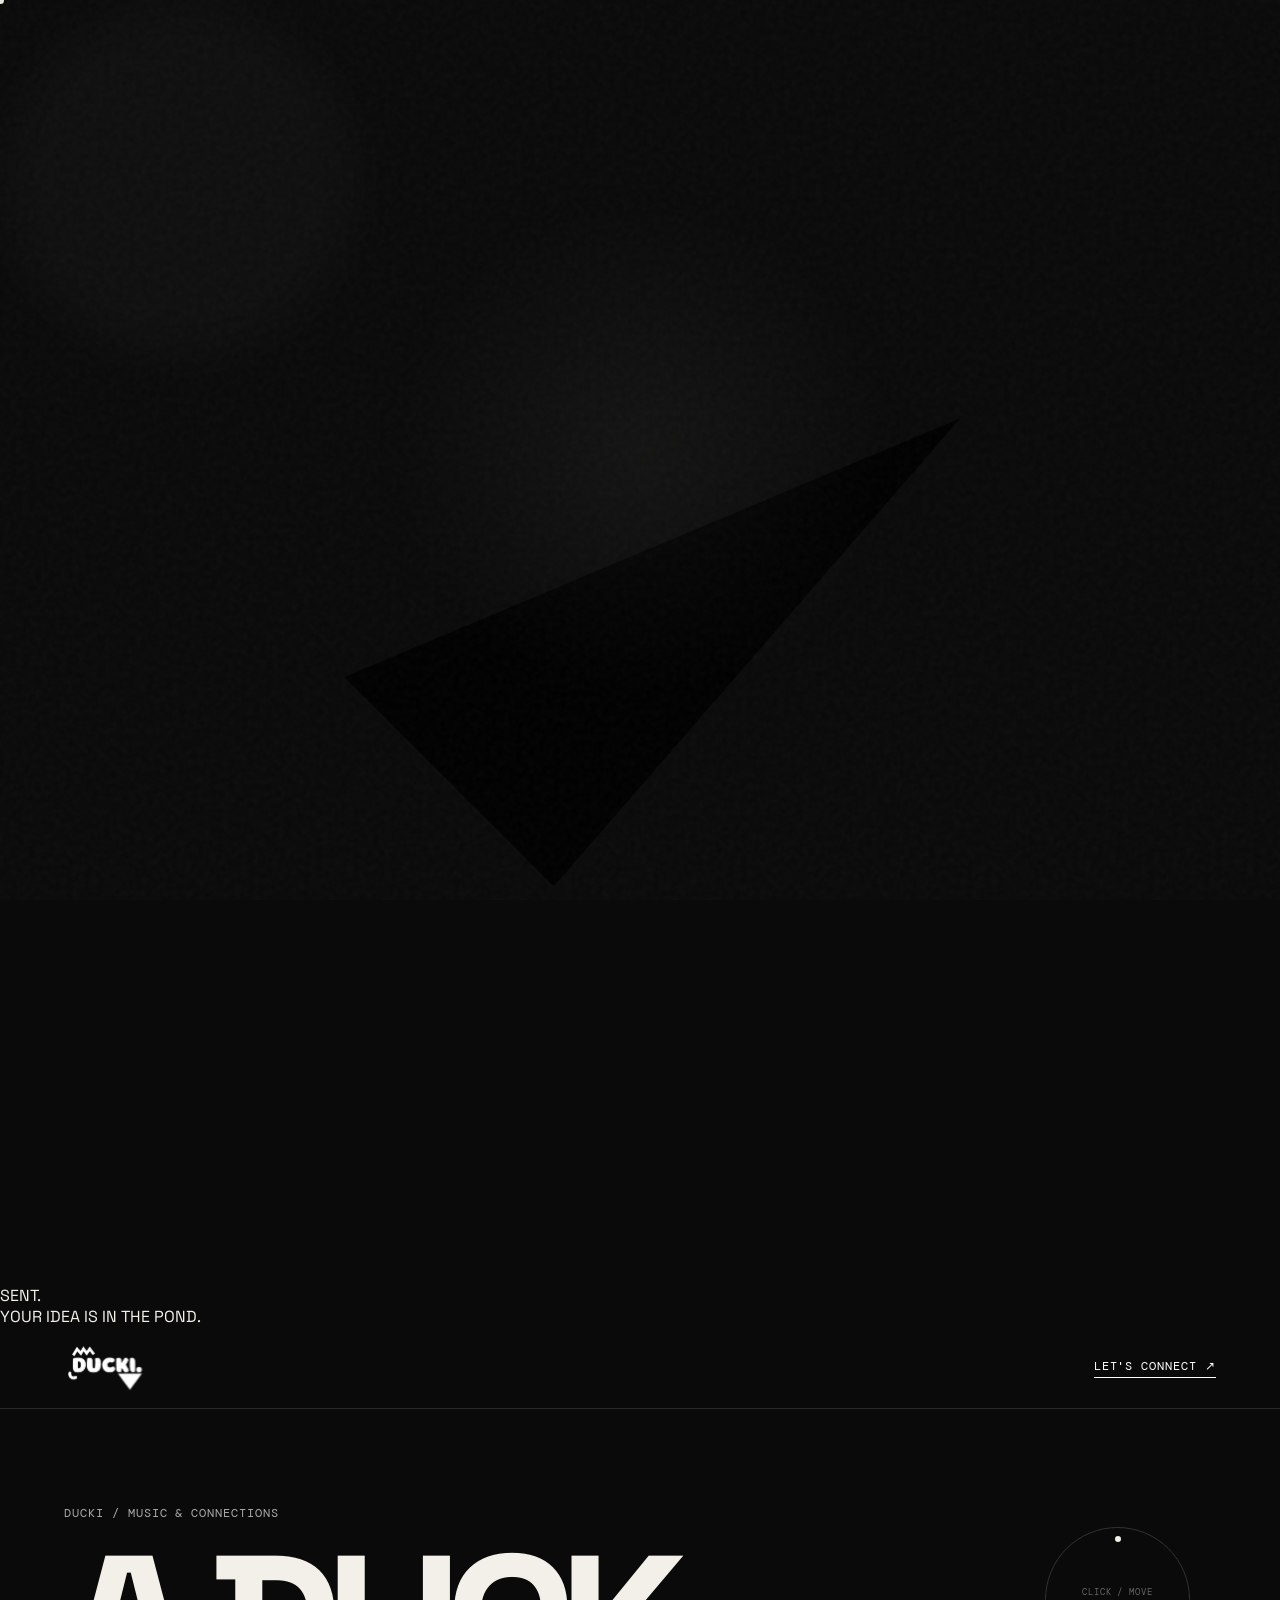
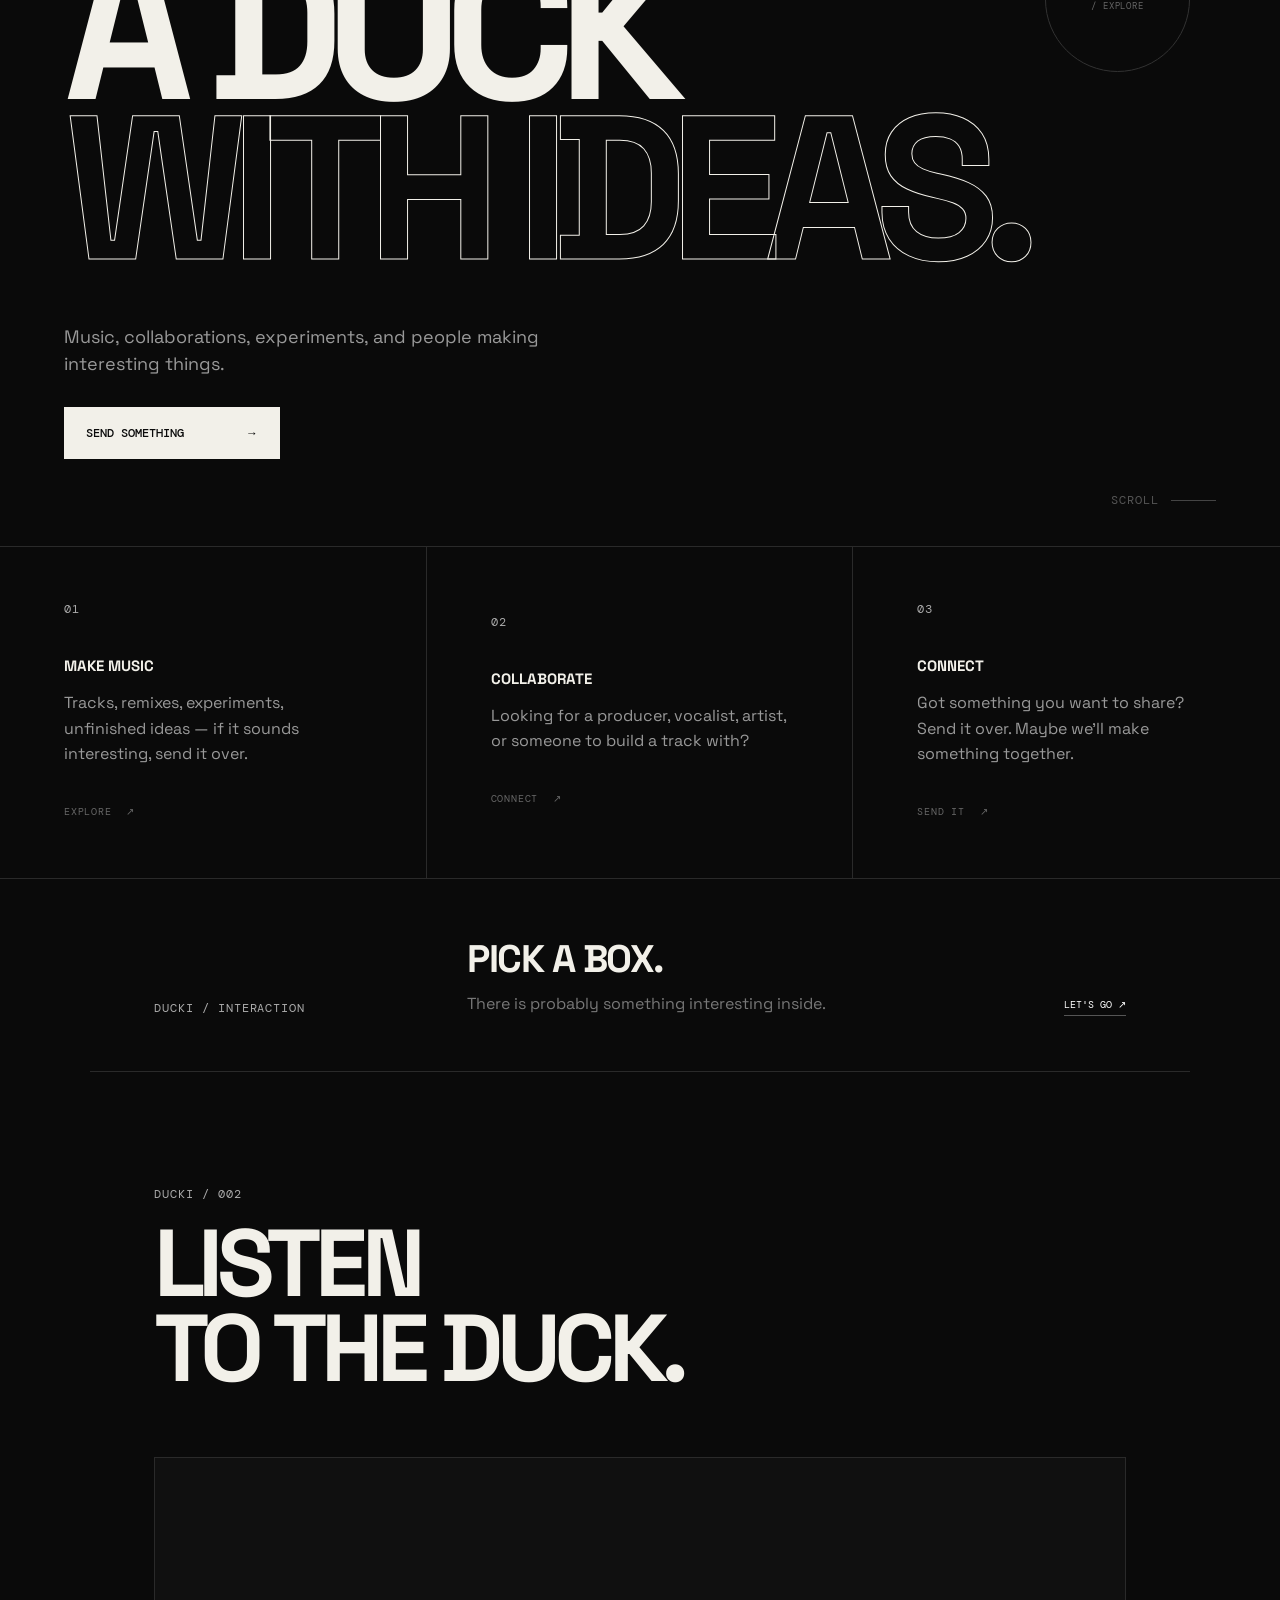
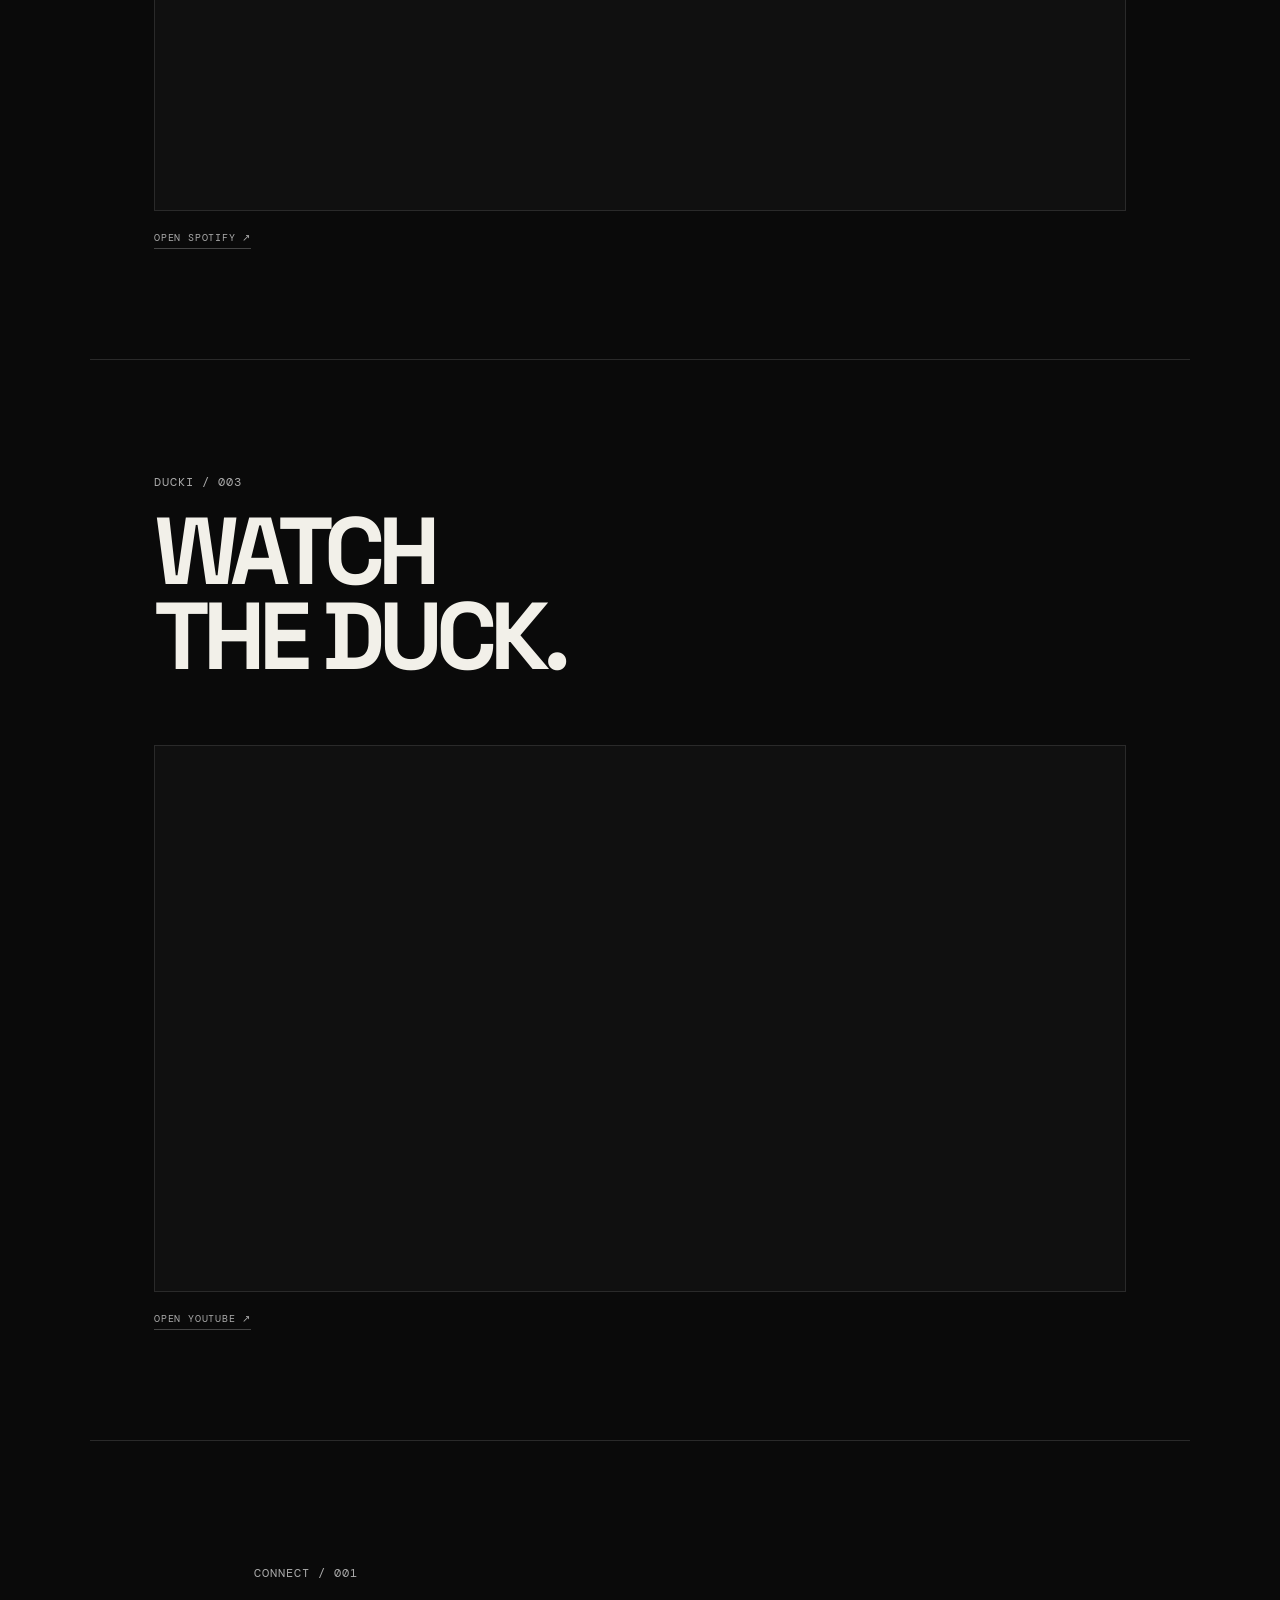
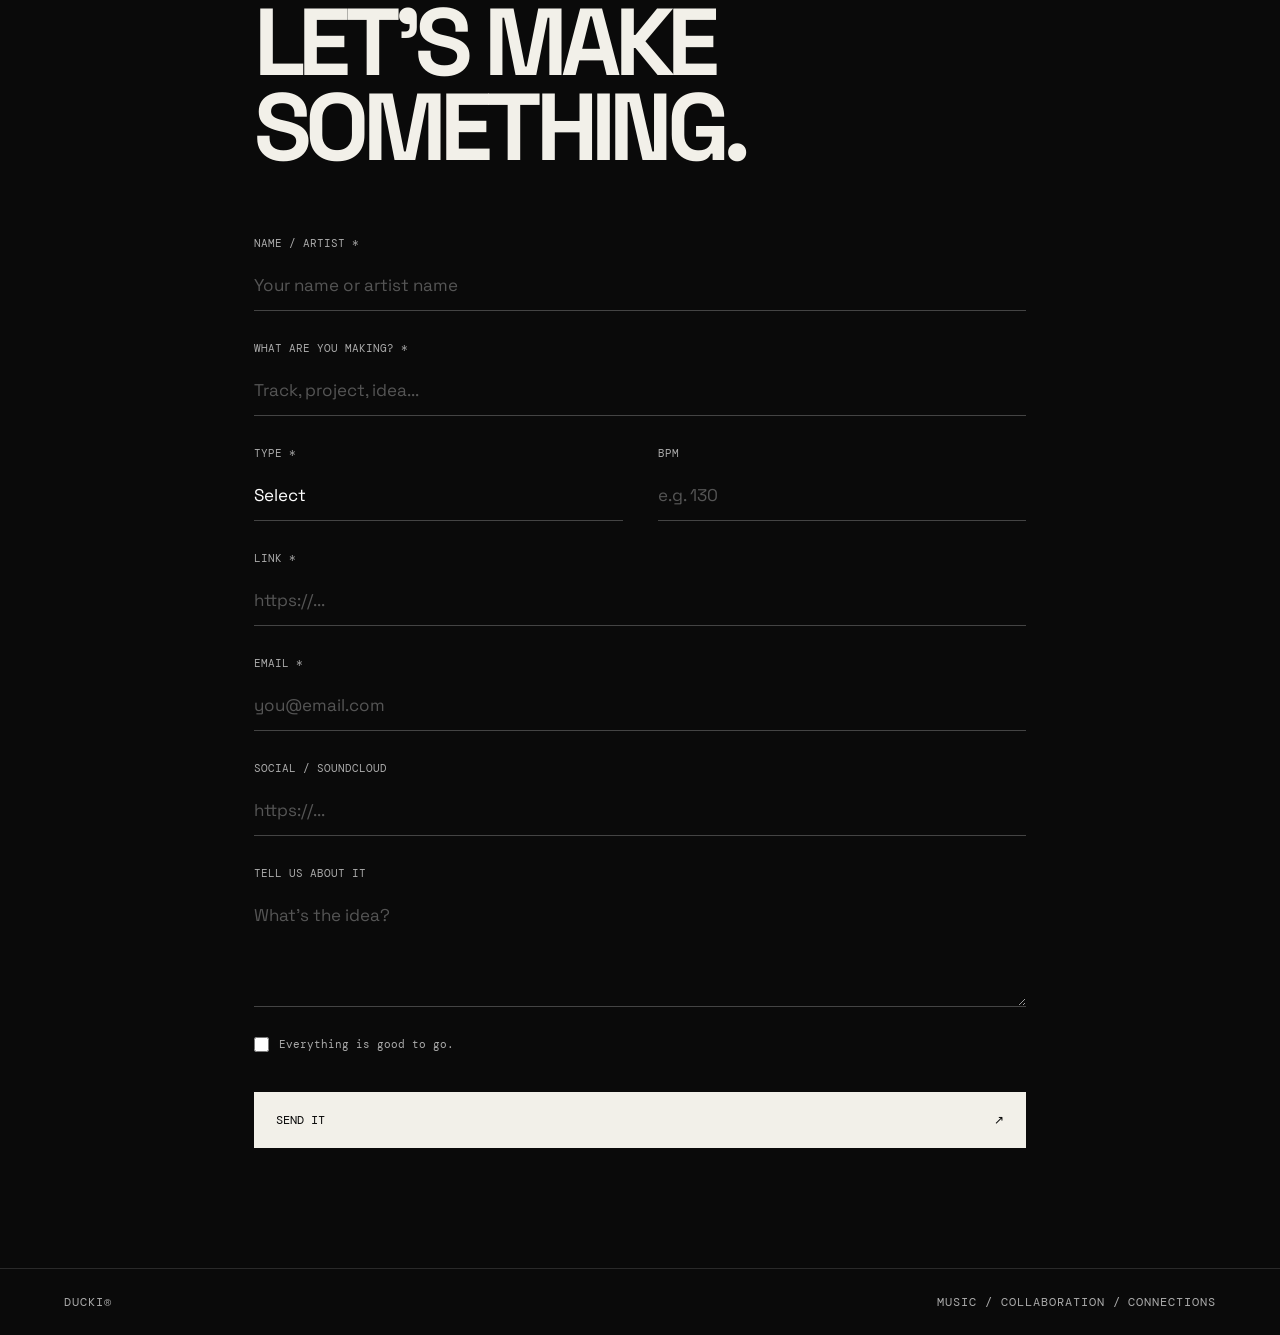
==== commit 5423155d: "Refactor index.html for better structure and semantics Refactor HTML structure for improved readabil" ====
--- a/index.html
+++ b/index.html
@@ -1,5 +1,4 @@
 <!doctype html>
-
 <html lang="en">
 <head>
   <meta charset="utf-8">
@@ -13,433 +12,533 @@
   <div class="noise"></div>
   <div class="cursor-dot" aria-hidden="true"></div>
   <div class="cursor-glow" aria-hidden="true"></div>
-  <div class="ducki-toast" aria-live="polite">QUACK.</div>
+
+  <div class="ducki-toast" aria-live="polite">
+    QUACK.
+  </div>
 
   <!-- SUBMIT SUCCESS ANIMATION -->
-
-  <div class="submit-overlay" id="submitOverlay" aria-hidden="true">
-    <div class="submit-animation">
-
-
-  <div class="submit-circle">
-    <svg class="checkmark" viewBox="0 0 52 52" aria-hidden="true">
-      <path d="M14 27 L22 35 L39 17"></path>
-    </svg>
+  <div
+    class="submit-success"
+    id="submitSuccess"
+    aria-hidden="true"
+  >
+    <div class="submit-success-inner">
+
+      <div class="success-ring">
+        <svg
+          class="success-check"
+          viewBox="0 0 52 52"
+          aria-hidden="true"
+        >
+          <path
+            d="M14 27.5L22.5 36L39 17"
+          />
+        </svg>
+      </div>
+
+      <div class="success-label">
+        SENT.
+      </div>
+
+      <div class="success-sub">
+        YOUR IDEA IS IN THE POND.
+      </div>
+
+    </div>
   </div>
 
-  <div class="submit-status">
-    <span id="submitStatus">SENT.</span>
-    <small id="submitStatusSub">Your idea is in the pond.</small>
-  </div>
-
-</div>
-
-
-  </div>
 
   <header>
+
     <a class="logo" href="#" aria-label="DUCKI">
-      <img src="Ducki_LOGO_transparent.png" alt="DUCKI" draggable="false">
+
+      <img
+        src="Ducki_LOGO_transparent.png"
+        alt="DUCKI"
+        draggable="false"
+      >
+
     </a>
 
-
-<a class="nav magnetic" href="#submit">LET'S CONNECT ↗</a>
-
+    <a
+      class="nav magnetic"
+      href="#submit"
+    >
+      LET'S CONNECT ↗
+    </a>
 
   </header>
 
+
   <main>
 
-
-<!-- HERO -->
-
-<section class="hero" id="top">
-
-  <div class="hero-orbit" aria-hidden="true">
-    <span>CLICK / MOVE / EXPLORE</span>
-  </div>
-
-  <div class="eyebrow">DUCKI / MUSIC &amp; CONNECTIONS</div>
-
-  <h1>
-    A DUCK<br>
-    <i>WITH IDEAS.</i>
-  </h1>
-
-  <p>
-    Music, collaborations, experiments, and people
-    making interesting things.
-  </p>
-
-  <a class="cta magnetic" href="#submit">
-    SEND SOMETHING <span>→</span>
-  </a>
-
-  <div class="scroll-hint" aria-hidden="true">
-    <span>SCROLL</span>
-    <span class="scroll-line"></span>
-  </div>
-
-</section>
-
-
-<!-- INFO CARDS -->
-
-<section class="info">
-
-  <button class="info-card" type="button" data-card="01">
-    <small>01</small>
-
-    <h2>MAKE MUSIC</h2>
-
-    <p>
-      Tracks, remixes, experiments, unfinished ideas —
-      if it sounds interesting, send it over.
-    </p>
-
-    <span class="card-action">
-      EXPLORE <b>↗</b>
+    <!-- HERO -->
+
+    <section class="hero" id="top">
+
+      <div
+        class="hero-orbit"
+        aria-hidden="true"
+      >
+        <span>
+          CLICK / MOVE / EXPLORE
+        </span>
+      </div>
+
+      <div class="eyebrow">
+        DUCKI / MUSIC &amp; CONNECTIONS
+      </div>
+
+      <h1>
+        A DUCK<br>
+        <i>WITH IDEAS.</i>
+      </h1>
+
+      <p>
+        Music, collaborations, experiments, and people
+        making interesting things.
+      </p>
+
+      <a
+        class="cta magnetic"
+        href="#submit"
+      >
+        SEND SOMETHING
+        <span>→</span>
+      </a>
+
+      <div
+        class="scroll-hint"
+        aria-hidden="true"
+      >
+        <span>SCROLL</span>
+        <span class="scroll-line"></span>
+      </div>
+
+    </section>
+
+
+    <!-- INFO CARDS -->
+
+    <section class="info">
+
+      <button
+        class="info-card"
+        type="button"
+        data-card="01"
+      >
+
+        <small>01</small>
+
+        <h2>
+          MAKE MUSIC
+        </h2>
+
+        <p>
+          Tracks, remixes, experiments, unfinished ideas —
+          if it sounds interesting, send it over.
+        </p>
+
+        <span class="card-action">
+          EXPLORE <b>↗</b>
+        </span>
+
+      </button>
+
+
+      <button
+        class="info-card"
+        type="button"
+        data-card="02"
+      >
+
+        <small>02</small>
+
+        <h2>
+          COLLABORATE
+        </h2>
+
+        <p>
+          Looking for a producer, vocalist, artist,
+          or someone to build a track with?
+        </p>
+
+        <span class="card-action">
+          CONNECT <b>↗</b>
+        </span>
+
+      </button>
+
+
+      <button
+        class="info-card"
+        type="button"
+        data-card="03"
+      >
+
+        <small>03</small>
+
+        <h2>
+          CONNECT
+        </h2>
+
+        <p>
+          Got something you want to share?
+          Send it over. Maybe we'll make something together.
+        </p>
+
+        <span class="card-action">
+          SEND IT <b>↗</b>
+        </span>
+
+      </button>
+
+    </section>
+
+
+    <!-- INTERACTION -->
+
+    <section
+      class="interaction-panel"
+      aria-live="polite"
+    >
+
+      <span class="interaction-label">
+        DUCKI / INTERACTION
+      </span>
+
+      <div class="interaction-copy">
+
+        <strong id="interactionTitle">
+          PICK A BOX.
+        </strong>
+
+        <span id="interactionText">
+          There is probably something interesting inside.
+        </span>
+
+      </div>
+
+      <a
+        href="#submit"
+        id="interactionLink"
+      >
+        LET'S GO ↗
+      </a>
+
+    </section>
+
+
+    <!-- SPOTIFY -->
+
+    <section class="spotify-section">
+
+      <div class="section-title">
+
+        <span>
+          DUCKI / 002
+        </span>
+
+        <h2>
+          LISTEN<br>
+          TO THE DUCK.
+        </h2>
+
+      </div>
+
+
+      <div class="spotify-player">
+
+        <iframe
+          src="https://open.spotify.com/embed/artist/5SjUxYX73fVOYwSjiYAJsP?utm_source=generator"
+          width="100%"
+          height="352"
+          frameborder="0"
+          allowfullscreen
+          allow="autoplay; clipboard-write; encrypted-media; fullscreen; picture-in-picture"
+          loading="lazy">
+        </iframe>
+
+      </div>
+
+
+      <a
+        class="spotify-link"
+        href="https://open.spotify.com/artist/5SjUxYX73fVOYwSjiYAJsP"
+        target="_blank"
+        rel="noopener noreferrer"
+      >
+        OPEN SPOTIFY ↗
+      </a>
+
+    </section>
+
+
+    <!-- YOUTUBE -->
+
+    <section class="youtube-section">
+
+      <div class="section-title">
+
+        <span>
+          DUCKI / 003
+        </span>
+
+        <h2>
+          WATCH<br>
+          THE DUCK.
+        </h2>
+
+      </div>
+
+
+      <div class="youtube-player">
+
+        <iframe
+          src="https://www.youtube.com/embed/LNmbx-WNwQE"
+          title="DUCKI — YouTube"
+          frameborder="0"
+          allow="accelerometer; autoplay; clipboard-write; encrypted-media; gyroscope; picture-in-picture; web-share"
+          allowfullscreen
+          loading="lazy">
+        </iframe>
+
+      </div>
+
+
+      <a
+        class="youtube-link"
+        href="https://youtu.be/LNmbx-WNwQE"
+        target="_blank"
+        rel="noopener noreferrer"
+      >
+        OPEN YOUTUBE ↗
+      </a>
+
+    </section>
+
+
+    <!-- SUBMISSION -->
+
+    <section
+      id="submit"
+      class="submission"
+    >
+
+      <div class="section-title">
+
+        <span>
+          CONNECT / 001
+        </span>
+
+        <h2>
+          LET'S MAKE<br>
+          SOMETHING.
+        </h2>
+
+      </div>
+
+
+      <form id="demoForm">
+
+        <label>
+          NAME / ARTIST *
+
+          <input
+            name="artist"
+            required
+            placeholder="Your name or artist name"
+          >
+        </label>
+
+
+        <label>
+          WHAT ARE YOU MAKING? *
+
+          <input
+            name="title"
+            required
+            placeholder="Track, project, idea..."
+          >
+        </label>
+
+
+        <div class="grid">
+
+          <label>
+            TYPE *
+
+            <select
+              name="genre"
+              required
+            >
+
+              <option value="">
+                Select
+              </option>
+
+              <option>
+                Music
+              </option>
+
+              <option>
+                Collaboration
+              </option>
+
+              <option>
+                Remix
+              </option>
+
+              <option>
+                Production
+              </option>
+
+              <option>
+                Experimental
+              </option>
+
+              <option>
+                Other
+              </option>
+
+            </select>
+
+          </label>
+
+
+          <label>
+            BPM
+
+            <input
+              name="bpm"
+              type="number"
+              min="1"
+              max="400"
+              placeholder="e.g. 130"
+            >
+
+          </label>
+
+        </div>
+
+
+        <label>
+          LINK *
+
+          <input
+            name="link"
+            type="url"
+            required
+            placeholder="https://..."
+          >
+
+        </label>
+
+
+        <label>
+          EMAIL *
+
+          <input
+            name="email"
+            type="email"
+            required
+            placeholder="you@email.com"
+          >
+
+        </label>
+
+
+        <label>
+          SOCIAL / SOUNDCLOUD
+
+          <input
+            name="social"
+            type="url"
+            placeholder="https://..."
+          >
+
+        </label>
+
+
+        <label>
+          TELL US ABOUT IT
+
+          <textarea
+            name="message"
+            rows="4"
+            placeholder="What's the idea?"
+          ></textarea>
+
+        </label>
+
+
+        <label class="check">
+
+          <input
+            type="checkbox"
+            name="confirmation"
+            value="Everything is good to go."
+            required
+          >
+
+          Everything is good to go.
+
+        </label>
+
+
+        <button
+          type="submit"
+          class="magnetic"
+        >
+          SEND IT
+          <span>↗</span>
+        </button>
+
+      </form>
+
+
+      <div
+        id="success"
+        class="success"
+        hidden
+      >
+
+        <span>
+          GOT IT.
+        </span>
+
+        <p>
+          Your idea is somewhere in the duck pond now.
+          If it clicks, we'll get back to you.
+        </p>
+
+        <button
+          type="button"
+          onclick="location.reload()"
+        >
+          SEND SOMETHING ELSE
+        </button>
+
+      </div>
+
+    </section>
+
+  </main>
+
+
+  <footer>
+
+    <span>
+      DUCKI®
     </span>
-  </button>
-
-
-  <button class="info-card" type="button" data-card="02">
-    <small>02</small>
-
-    <h2>COLLABORATE</h2>
-
-    <p>
-      Looking for a producer, vocalist, artist,
-      or someone to build a track with?
-    </p>
-
-    <span class="card-action">
-      CONNECT <b>↗</b>
+
+    <span>
+      MUSIC / COLLABORATION / CONNECTIONS
     </span>
-  </button>
-
-
-  <button class="info-card" type="button" data-card="03">
-    <small>03</small>
-
-    <h2>CONNECT</h2>
-
-    <p>
-      Got something you want to share?
-      Send it over. Maybe we'll make something together.
-    </p>
-
-    <span class="card-action">
-      SEND IT <b>↗</b>
-    </span>
-  </button>
-
-</section>
-
-
-<!-- INTERACTION -->
-
-<section class="interaction-panel" aria-live="polite">
-
-  <span class="interaction-label">
-    DUCKI / INTERACTION
-  </span>
-
-  <div class="interaction-copy">
-
-    <strong id="interactionTitle">
-      PICK A BOX.
-    </strong>
-
-    <span id="interactionText">
-      There is probably something interesting inside.
-    </span>
-
-  </div>
-
-  <a href="#submit" id="interactionLink">
-    LET'S GO ↗
-  </a>
-
-</section>
-
-
-<!-- SPOTIFY -->
-
-<section class="spotify-section">
-
-  <div class="section-title">
-    <span>DUCKI / 002</span>
-
-    <h2>
-      LISTEN<br>
-      TO THE DUCK.
-    </h2>
-  </div>
-
-
-  <div class="spotify-player">
-
-    <iframe
-      src="https://open.spotify.com/embed/artist/5SjUxYX73fVOYwSjiYAJsP?utm_source=generator"
-      width="100%"
-      height="352"
-      frameborder="0"
-      allowfullscreen=""
-      allow="autoplay; clipboard-write; encrypted-media; fullscreen; picture-in-picture"
-      loading="lazy">
-    </iframe>
-
-  </div>
-
-
-  <a
-    class="spotify-link"
-    href="https://open.spotify.com/artist/5SjUxYX73fVOYwSjiYAJsP"
-    target="_blank"
-    rel="noopener noreferrer">
-
-    OPEN SPOTIFY ↗
-
-  </a>
-
-</section>
-
-
-<!-- YOUTUBE -->
-
-<section class="youtube-section">
-
-  <div class="section-title">
-
-    <span>DUCKI / 003</span>
-
-    <h2>
-      WATCH<br>
-      THE DUCK.
-    </h2>
-
-  </div>
-
-
-  <div class="youtube-player">
-
-    <iframe
-      src="https://www.youtube.com/embed/LNmbx-WNwQE"
-      title="DUCKI — YouTube"
-      frameborder="0"
-      allow="accelerometer; autoplay; clipboard-write; encrypted-media; gyroscope; picture-in-picture; web-share"
-      allowfullscreen
-      loading="lazy">
-    </iframe>
-
-  </div>
-
-
-  <a
-    class="youtube-link"
-    href="https://youtu.be/LNmbx-WNwQE"
-    target="_blank"
-    rel="noopener noreferrer">
-
-    OPEN YOUTUBE ↗
-
-  </a>
-
-</section>
-
-
-<!-- SUBMISSION -->
-
-<section id="submit" class="submission">
-
-  <div class="section-title">
-
-    <span>CONNECT / 001</span>
-
-    <h2>
-      LET'S MAKE<br>
-      SOMETHING.
-    </h2>
-
-  </div>
-
-
-  <form id="demoForm">
-
-    <label>
-      NAME / ARTIST *
-
-      <input
-        name="artist"
-        required
-        placeholder="Your name or artist name">
-    </label>
-
-
-    <label>
-      WHAT ARE YOU MAKING? *
-
-      <input
-        name="title"
-        required
-        placeholder="Track, project, idea...">
-    </label>
-
-
-    <div class="grid">
-
-      <label>
-        TYPE *
-
-        <select name="genre" required>
-
-          <option value="">
-            Select
-          </option>
-
-          <option>
-            Music
-          </option>
-
-          <option>
-            Collaboration
-          </option>
-
-          <option>
-            Remix
-          </option>
-
-          <option>
-            Production
-          </option>
-
-          <option>
-            Experimental
-          </option>
-
-          <option>
-            Other
-          </option>
-
-        </select>
-
-      </label>
-
-
-      <label>
-        BPM
-
-        <input
-          name="bpm"
-          type="number"
-          min="1"
-          max="400"
-          placeholder="e.g. 130">
-      </label>
-
-    </div>
-
-
-    <label>
-      LINK *
-
-      <input
-        name="link"
-        type="url"
-        required
-        placeholder="https://...">
-    </label>
-
-
-    <label>
-      EMAIL *
-
-      <input
-        name="email"
-        type="email"
-        required
-        placeholder="you@email.com">
-    </label>
-
-
-    <label>
-      SOCIAL / SOUNDCLOUD
-
-      <input
-        name="social"
-        type="url"
-        placeholder="https://...">
-    </label>
-
-
-    <label>
-      TELL US ABOUT IT
-
-      <textarea
-        name="message"
-        rows="4"
-        placeholder="What's the idea?"></textarea>
-    </label>
-
-
-    <label class="check">
-
-      <input
-        type="checkbox"
-        name="confirmation"
-        value="Everything is good to go."
-        required>
-
-      Everything is good to go.
-
-    </label>
-
-
-    <button type="submit" class="magnetic">
-
-      SEND IT <span>↗</span>
-
-    </button>
-
-  </form>
-
-
-  <div id="success" class="success" hidden>
-
-    <span>GOT IT.</span>
-
-    <p>
-      Your idea is somewhere in the duck pond now.
-      If it clicks, we'll get back to you.
-    </p>
-
-    <button
-      type="button"
-      onclick="location.reload()">
-
-      SEND SOMETHING ELSE
-
-    </button>
-
-  </div>
-
-</section>
-
-
-  </main>
-
-  <footer>
-
-
-<span>DUCKI®</span>
-
-<span>
-  MUSIC / COLLABORATION / CONNECTIONS
-</span>
-
 
   </footer>
+
 
   <script src="script.js"></script>
 
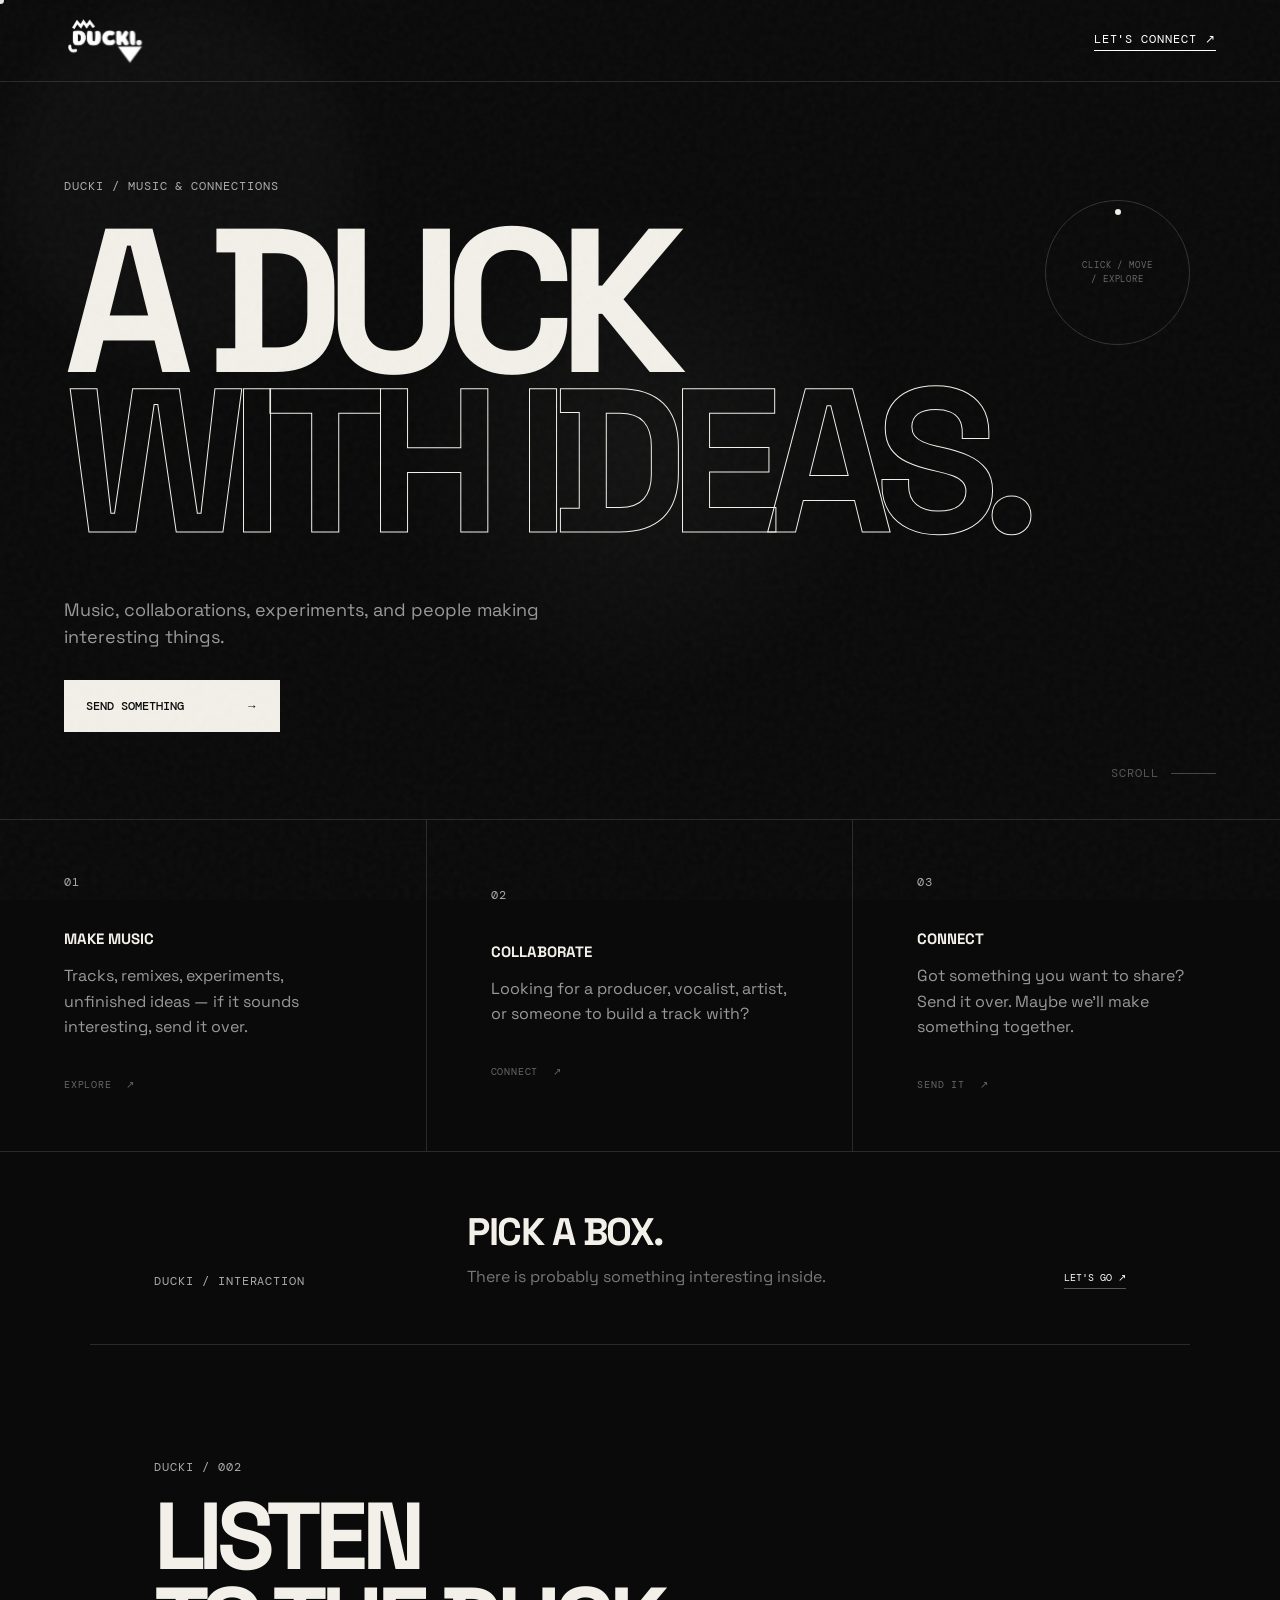
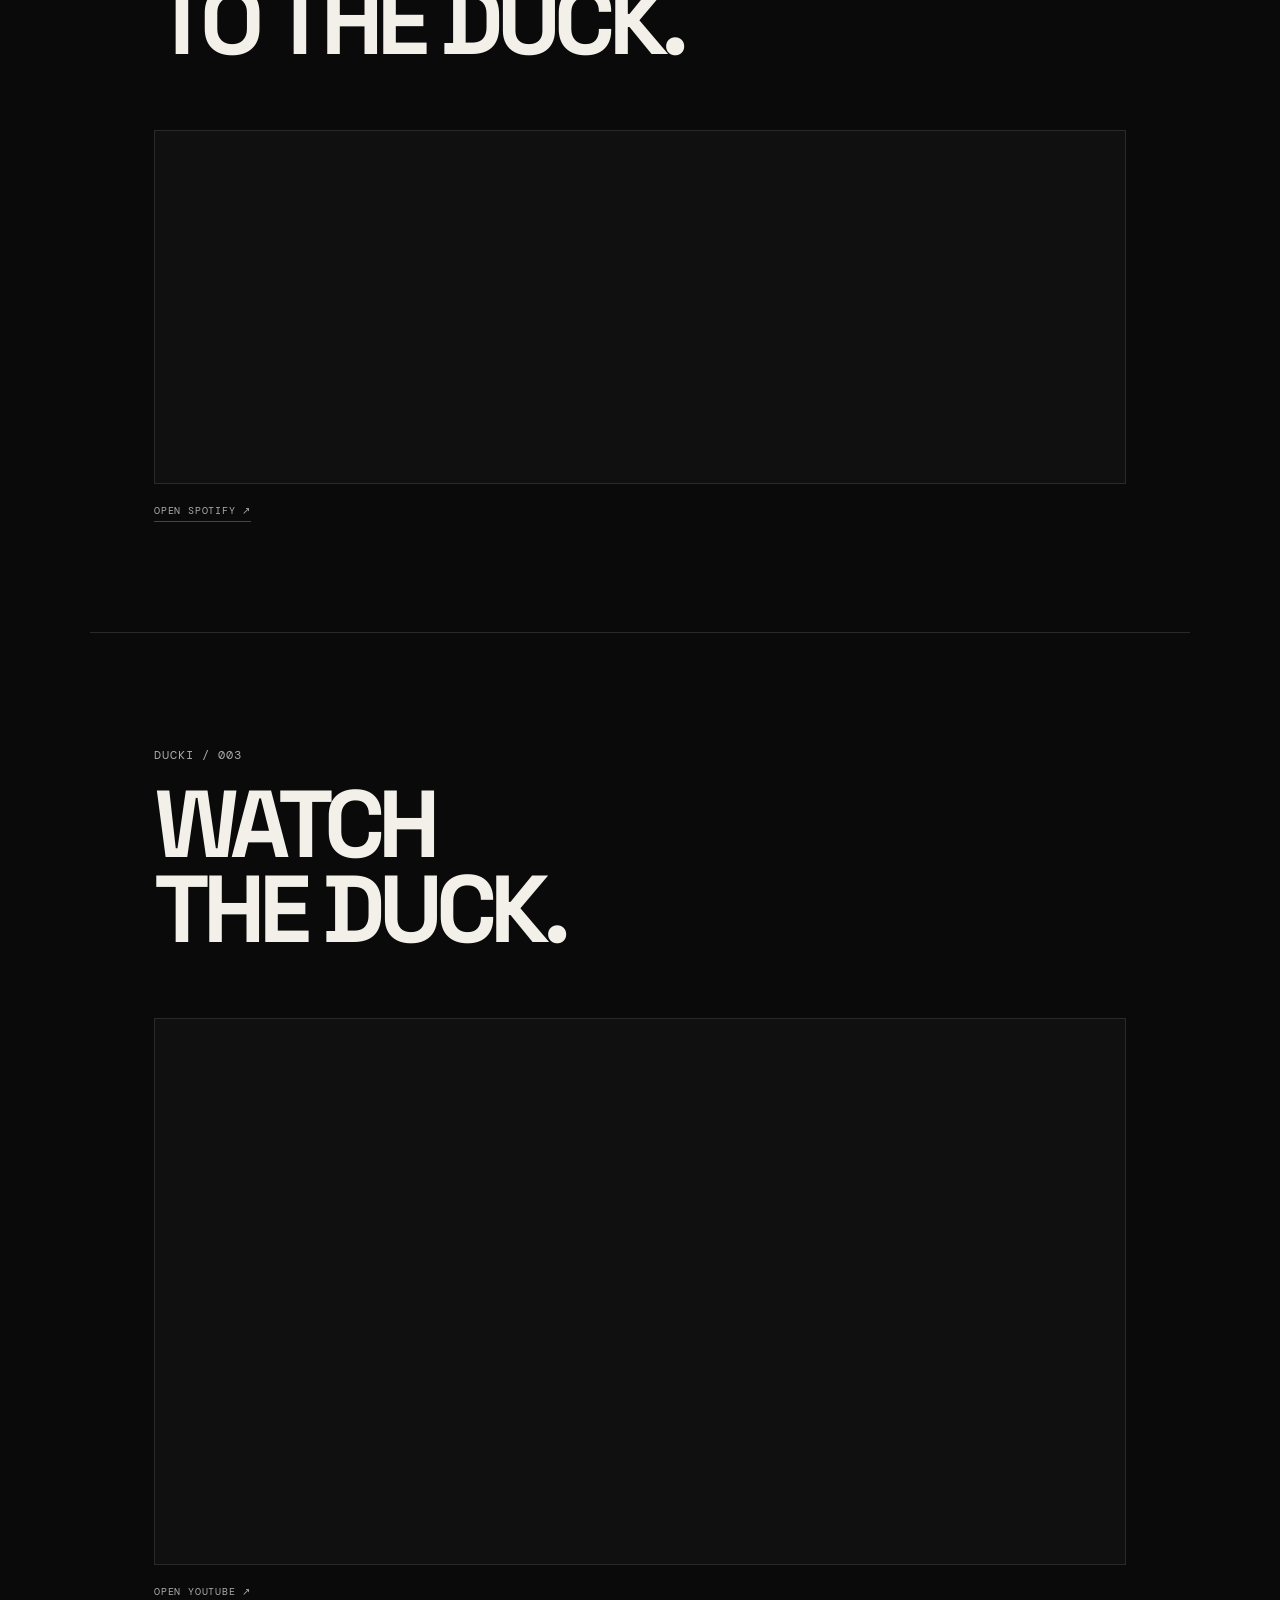
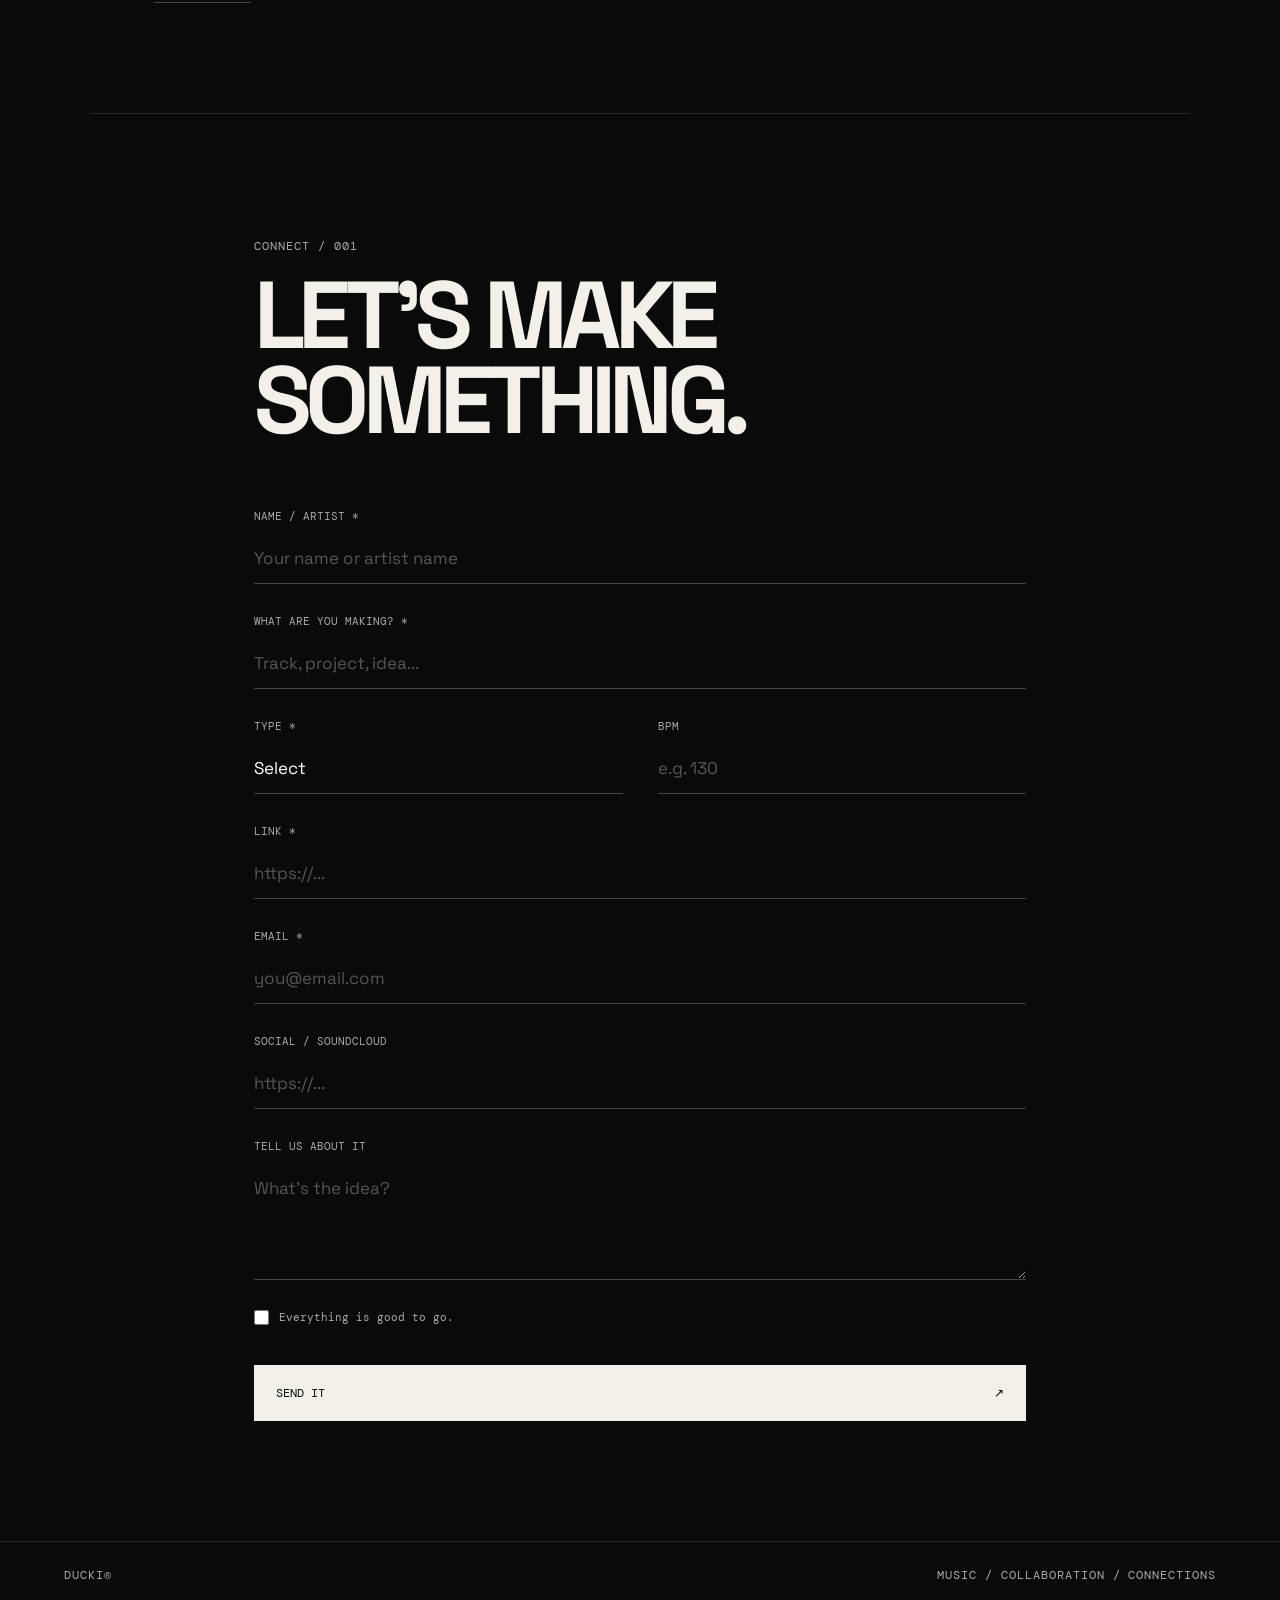
==== commit 7ae607fb: "Enhance index.html with SEO and social media meta tags Added meta tags for SEO and social media shar" ====
--- a/index.html
+++ b/index.html
@@ -1,6 +1,21 @@
 <!doctype html>
 <html lang="en">
 <head>
+  <link rel="icon" type="image/png" href="Ducki_LOGO_transparent.png">
+
+<meta name="description" content="DUCKI — Music, collaborations, experiments, and people making interesting things.">
+<meta name="theme-color" content="#0a0a0a">
+
+<meta property="og:title" content="DUCKI — A Duck With Ideas">
+<meta property="og:description" content="Music, collaborations, experiments, and people making interesting things.">
+<meta property="og:type" content="website">
+<meta property="og:image" content="Ducki_LOGO_transparent.png">
+
+<meta name="twitter:card" content="summary">
+<meta name="twitter:title" content="DUCKI — A Duck With Ideas">
+<meta name="twitter:description" content="Music, collaborations, experiments, and people making interesting things.">
+<meta name="twitter:image" content="Ducki_LOGO_transparent.png">
+  
   <meta charset="utf-8">
   <meta name="viewport" content="width=device-width, initial-scale=1">
   <title>DUCKI — A Duck With Ideas</title>
--- a/style.css
+++ b/style.css
@@ -1,105 +1,101 @@
 @import url('https://fonts.googleapis.com/css2?family=DM+Mono:wght@400;500&family=Space+Grotesk:wght@400;500;600;700&display=swap');
 
-* {
-  box-sizing: border-box;
-}
-
-html {
-  scroll-behavior: smooth;
-}
+/* =========================
+RESET
+========================= */
+
+* { box-sizing: border-box; }
+
+html { scroll-behavior: smooth; }
 
 :root {
-  --mouse-x: 50vw;
-  --mouse-y: 50vh;
+--mouse-x: 50vw;
+--mouse-y: 50vh;
 }
 
 body {
-  margin: 0;
-  background: #0a0a0a;
-  color: #f2f0e9;
-  font-family: "Space Grotesk", sans-serif;
-  overflow-x: hidden;
-}
+margin: 0;
+background: #0a0a0a;
+color: #f2f0e9;
+font-family: "Space Grotesk", sans-serif;
+overflow-x: hidden;
+}
+
+/* =========================
+BACKGROUND
+========================= */
 
 body::before {
-  content: "";
-  position: fixed;
-  inset: 0;
-  pointer-events: none;
-  z-index: 0;
-  background: radial-gradient(
-    420px circle at var(--mouse-x) var(--mouse-y),
-    rgba(242,240,233,.045),
-    transparent 65%
-  );
+content: "";
+position: fixed;
+inset: 0;
+pointer-events: none;
+z-index: 0;
+background: radial-gradient(
+420px circle at var(--mouse-x) var(--mouse-y),
+rgba(242, 240, 233, .045),
+transparent 65%
+);
 }
 
 .noise {
-  position: fixed;
-  inset: 0;
-  pointer-events: none;
-  opacity: .035;
-  background-image: url("data:image/svg+xml,%3Csvg viewBox='0 0 180 180' xmlns='http://www.w3.org/2000/svg'%3E%3Cfilter id='n'%3E%3CfeTurbulence type='fractalNoise' baseFrequency='.8' numOctaves='3' stitchTiles='stitch'/%3E%3C/filter%3E%3Crect width='100%25' height='100%25' filter='url(%23n)'/%3E%3C/svg%3E");
-  z-index: 10;
-}
-
-
-/* =========================
-   HEADER
+position: fixed;
+inset: 0;
+pointer-events: none;
+opacity: .035;
+z-index: 10;
+background-image: url("data:image/svg+xml,%3Csvg viewBox='0 0 180 180' xmlns='http://www.w3.org/2000/svg'%3E%3Cfilter id='n'%3E%3CfeTurbulence type='fractalNoise' baseFrequency='.8' numOctaves='3' stitchTiles='stitch'/%3E%3C/filter%3E%3Crect width='100%25' height='100%25' filter='url(%23n)'/%3E%3C/svg%3E");
+}
+
+/* =========================
+HEADER
 ========================= */
 
 header {
-  height: 82px;
-  border-bottom: 1px solid #2a2a2a;
-  display: flex;
-  align-items: center;
-  justify-content: space-between;
-  padding: 0 5vw;
-  position: relative;
-  z-index: 20;
+height: 82px;
+border-bottom: 1px solid #2a2a2a;
+display: flex;
+align-items: center;
+justify-content: space-between;
+padding: 0 5vw;
+position: relative;
+z-index: 20;
 }
 
 .logo {
-  display: flex;
-  align-items: center;
-  width: 90px;
-  height: 52px;
-  text-decoration: none;
-  overflow: visible;
-  user-select: none;
-  -webkit-user-select: none;
-  -webkit-touch-callout: none;
+display: flex;
+align-items: center;
+width: 90px;
+height: 52px;
+text-decoration: none;
+overflow: visible;
+user-select: none;
+-webkit-user-select: none;
+-webkit-touch-callout: none;
 }
 
 .logo img {
-  display: block;
-  width: 82px;
-  height: auto;
-  user-select: none;
-  -webkit-user-select: none;
-  -webkit-user-drag: none;
-  pointer-events: auto;
-  animation: duckiLogoIn .8s cubic-bezier(.16,1,.3,1) both;
-  transition:
-    transform .45s cubic-bezier(.16,1,.3,1),
-    opacity .3s ease;
-}
-
-.logo:hover img {
-  transform: rotate(-5deg) scale(1.06);
-}
+display: block;
+width: 82px;
+height: auto;
+user-select: none;
+-webkit-user-select: none;
+-webkit-user-drag: none;
+pointer-events: auto;
+animation: duckiLogoIn .8s cubic-bezier(.16,1,.3,1) both;
+transition: transform .45s cubic-bezier(.16,1,.3,1), opacity .3s ease;
+}
+
+.logo:hover img { transform: rotate(-5deg) scale(1.06); }
 
 @keyframes duckiLogoIn {
-  from {
-    opacity: 0;
-    transform: translateY(-10px) rotate(-6deg) scale(.9);
-  }
-
-  to {
-    opacity: 1;
-    transform: translateY(0) rotate(0) scale(1);
-  }
-}
+from { opacity: 0; transform: translateY(-10px) rotate(-6deg) scale(.9); }
+to { opacity: 1; transform: translateY(0) rotate(0) scale(1); }
+}
+
+/* =========================
+TYPOGRAPHY
+========================= */
 
 .nav,
 .eyebrow,
@@ -108,932 +104,976 @@
 footer,
 .interaction-label,
 .scroll-hint {
-  font: 12px "DM Mono", monospace;
-  letter-spacing: .08em;
-  color: #aaa;
+font: 12px "DM Mono", monospace;
+letter-spacing: .08em;
+color: #aaa;
 }
 
 .nav {
-  color: #fff;
-  text-decoration: none;
-  border-bottom: 1px solid #fff;
-  padding-bottom: 3px;
-  transition:
-    opacity .3s ease,
-    border-color .3s ease;
-}
-
-.nav:hover {
-  opacity: .5;
-}
-
-
-/* =========================
-   HERO
+color: #fff;
+text-decoration: none;
+border-bottom: 1px solid #fff;
+padding-bottom: 3px;
+transition: opacity .3s ease, border-color .3s ease;
+}
+
+.nav:hover { opacity: .5; }
+
+/* =========================
+HERO
 ========================= */
 
 .hero {
-  min-height: 82vh;
-  padding: 10vh 5vw 9vh;
-  border-bottom: 1px solid #2a2a2a;
-  display: flex;
-  flex-direction: column;
-  justify-content: center;
-  position: relative;
-  isolation: isolate;
+min-height: 82vh;
+padding: 10vh 5vw 9vh;
+border-bottom: 1px solid #2a2a2a;
+display: flex;
+flex-direction: column;
+justify-content: center;
+position: relative;
+isolation: isolate;
 }
 
 .hero > * {
-  position: relative;
-  z-index: 1;
-}
-
-.eyebrow {
-  margin-bottom: 28px;
-}
+position: relative;
+z-index: 1;
+}
+
+.eyebrow { margin-bottom: 28px; }
 
 .hero h1 {
-  font-size: clamp(76px,16vw,220px);
-  line-height: .78;
-  letter-spacing: -.09em;
-  margin: 0;
-  font-weight: 700;
-  animation: heroTitleIn 1s cubic-bezier(.16,1,.3,1) both;
-  will-change: transform;
-  transition: transform .2s ease-out;
+font-size: clamp(76px,16vw,220px);
+line-height: .78;
+letter-spacing: -.09em;
+margin: 0;
+font-weight: 700;
+animation: heroTitleIn 1s cubic-bezier(.16,1,.3,1) both;
+will-change: transform;
+transition: transform .2s ease-out;
 }
 
 .hero h1 i {
-  font-style: normal;
-  -webkit-text-stroke: 1px #f2f0e9;
-  color: transparent;
+font-style: normal;
+-webkit-text-stroke: 1px #f2f0e9;
+color: transparent;
 }
 
 @keyframes heroTitleIn {
-  from {
-    opacity: 0;
-    transform: translateY(45px);
-  }
-
-  to {
-    opacity: 1;
-    transform: translateY(0);
-  }
+from { opacity: 0; transform: translateY(45px); }
+to { opacity: 1; transform: translateY(0); }
 }
 
 .hero p {
-  max-width: 480px;
-  font-size: 18px;
-  line-height: 1.5;
-  color: #999;
-  margin: 55px 0 30px;
-  animation: heroTextIn 1s .12s cubic-bezier(.16,1,.3,1) both;
+max-width: 480px;
+font-size: 18px;
+line-height: 1.5;
+color: #999;
+margin: 55px 0 30px;
+animation: heroTextIn 1s .12s cubic-bezier(.16,1,.3,1) both;
 }
 
 @keyframes heroTextIn {
-  from {
-    opacity: 0;
-    transform: translateY(25px);
-  }
-
-  to {
-    opacity: 1;
-    transform: translateY(0);
-  }
-}
-
-
-/* =========================
-   HERO ORBIT
+from { opacity: 0; transform: translateY(25px); }
+to { opacity: 1; transform: translateY(0); }
+}
+
+/* =========================
+HERO ORBIT
 ========================= */
 
 .hero-orbit {
-  position: absolute;
-  top: 16%;
-  right: 7%;
-  width: 145px;
-  height: 145px;
-  border: 1px solid #333;
-  border-radius: 50%;
-  display: grid;
-  place-items: center;
-  transition: transform .35s cubic-bezier(.16,1,.3,1);
-  animation: orbitIn 1.2s .2s cubic-bezier(.16,1,.3,1) both;
-  pointer-events: none;
+position: absolute;
+top: 16%;
+right: 7%;
+width: 145px;
+height: 145px;
+border: 1px solid #333;
+border-radius: 50%;
+display: grid;
+place-items: center;
+transition: transform .35s cubic-bezier(.16,1,.3,1);
+animation: orbitIn 1.2s .2s cubic-bezier(.16,1,.3,1) both;
+pointer-events: none;
 }
 
 .hero-orbit::after {
-  content: "";
-  position: absolute;
-  width: 6px;
-  height: 6px;
-  background: #f2f0e9;
-  border-radius: 50%;
-  top: 8px;
-  left: 50%;
-  transform: translateX(-50%);
+content: "";
+position: absolute;
+width: 6px;
+height: 6px;
+background: #f2f0e9;
+border-radius: 50%;
+top: 8px;
+left: 50%;
+transform: translateX(-50%);
 }
 
 .hero-orbit span {
-  font: 9px "DM Mono", monospace;
-  letter-spacing: .1em;
-  color: #666;
-  text-align: center;
-  width: 80px;
-  line-height: 1.5;
+font: 9px "DM Mono", monospace;
+letter-spacing: .1em;
+color: #666;
+text-align: center;
+width: 80px;
+line-height: 1.5;
 }
 
 @keyframes orbitIn {
-  from {
-    opacity: 0;
-    transform: scale(.7) rotate(-20deg);
-  }
-
-  to {
-    opacity: 1;
-    transform: scale(1) rotate(0);
-  }
-}
-
-
-/* =========================
-   CTA
+from { opacity: 0; transform: scale(.7) rotate(-20deg); }
+to { opacity: 1; transform: scale(1) rotate(0); }
+}
+
+/* =========================
+CTA
 ========================= */
 
 .cta {
-  width: max-content;
-  color: #0a0a0a;
-  background: #f2f0e9;
-  text-decoration: none;
-  padding: 18px 22px;
-  font: 12px "DM Mono";
-  font-weight: 500;
-  transition:
-    transform .45s cubic-bezier(.16,1,.3,1),
-    opacity .3s ease;
+width: max-content;
+color: #0a0a0a;
+background: #f2f0e9;
+text-decoration: none;
+padding: 18px 22px;
+font: 12px "DM Mono";
+font-weight: 500;
+transition: transform .45s cubic-bezier(.16,1,.3,1), opacity .3s ease;
 }
 
 .cta span {
-  margin-left: 55px;
-  display: inline-block;
-  transition: transform .45s cubic-bezier(.16,1,.3,1);
-}
-
-.cta:hover {
-  opacity: .9;
-}
-
-.cta:hover span {
-  transform: translateX(6px);
-}
-
-
-/* =========================
-   SCROLL
+margin-left: 55px;
+display: inline-block;
+transition: transform .45s cubic-bezier(.16,1,.3,1);
+}
+
+.cta:hover { opacity: .9; }
+.cta:hover span { transform: translateX(6px); }
+
+/* =========================
+SCROLL
 ========================= */
 
 .scroll-hint {
-  position: absolute;
-  right: 5vw;
-  bottom: 38px;
-  display: flex;
-  align-items: center;
-  gap: 12px;
-  color: #555;
+position: absolute;
+right: 5vw;
+bottom: 38px;
+display: flex;
+align-items: center;
+gap: 12px;
+color: #555;
 }
 
 .scroll-line {
-  width: 45px;
-  height: 1px;
-  background: #444;
-  position: relative;
-  overflow: hidden;
+width: 45px;
+height: 1px;
+background: #444;
+position: relative;
+overflow: hidden;
 }
 
 .scroll-line::after {
-  content: "";
-  position: absolute;
-  inset: 0;
-  background: #f2f0e9;
-  transform: translateX(-100%);
-  animation: scrollLine 2s 1s ease-in-out infinite;
+content: "";
+position: absolute;
+inset: 0;
+background: #f2f0e9;
+transform: translateX(-100%);
+animation: scrollLine 2s 1s ease-in-out infinite;
 }
 
 @keyframes scrollLine {
-  0%, 30% {
-    transform: translateX(-100%);
-  }
-
-  60%, 100% {
-    transform: translateX(100%);
-  }
-}
-
-
-/* =========================
-   INFO CARDS
+0%,30% { transform: translateX(-100%); }
+60%,100% { transform: translateX(100%); }
+}
+
+/* =========================
+INFO CARDS
 ========================= */
 
 .info {
-  display: grid;
-  grid-template-columns: repeat(3,1fr);
-  border-bottom: 1px solid #2a2a2a;
-  position: relative;
-  z-index: 2;
+display: grid;
+grid-template-columns: repeat(3,1fr);
+border-bottom: 1px solid #2a2a2a;
+position: relative;
+z-index: 2;
 }
 
 .info-card {
-  appearance: none;
-  text-align: left;
-  font: inherit;
-  color: inherit;
-  padding: 50px 5vw 60px;
-  border: 0;
-  border-right: 1px solid #2a2a2a;
-  background: transparent;
-  cursor: pointer;
-  transition:
-    background .5s ease,
-    transform .5s cubic-bezier(.16,1,.3,1),
-    padding .35s ease;
-}
-
-.info-card:last-child {
-  border-right: 0;
-}
+appearance: none;
+text-align: left;
+font: inherit;
+color: inherit;
+padding: 50px 5vw 60px;
+border: 0;
+border-right: 1px solid #2a2a2a;
+background: transparent;
+cursor: pointer;
+transition: background .5s ease, transform .5s cubic-bezier(.16,1,.3,1), padding .35s ease;
+}
+
+.info-card:last-child { border-right: 0; }
 
 .info-card:hover,
 .info-card.active {
-  background: #101010;
-  transform: translateY(-3px);
-}
-
-.info-card.active {
-  box-shadow: inset 0 2px 0 #f2f0e9;
-}
+background: #101010;
+transform: translateY(-3px);
+}
+
+.info-card.active { box-shadow: inset 0 2px 0 #f2f0e9; }
 
 .info h2 {
-  font-size: 15px;
-  margin: 38px 0 15px;
+font-size: 15px;
+margin: 38px 0 15px;
 }
 
 .info p {
-  color: #999;
-  line-height: 1.6;
-  max-width: 300px;
-  margin: 0;
+color: #999;
+line-height: 1.6;
+max-width: 300px;
+margin: 0;
 }
 
 .card-action {
-  display: block;
-  margin-top: 38px;
-  font: 10px "DM Mono", monospace;
-  color: #666;
-  letter-spacing: .08em;
-  transition: color .3s ease;
+display: block;
+margin-top: 38px;
+font: 10px "DM Mono", monospace;
+color: #666;
+letter-spacing: .08em;
+transition: color .3s ease;
 }
 
 .info-card:hover .card-action,
 .info-card.active .card-action {
-  color: #f2f0e9;
+color: #f2f0e9;
 }
 
 .card-action b {
-  display: inline-block;
-  margin-left: 8px;
-  font-weight: 400;
-  transition: transform .3s ease;
+display: inline-block;
+margin-left: 8px;
+font-weight: 400;
+transition: transform .3s ease;
 }
 
 .info-card:hover .card-action b {
-  transform: translate(3px,-3px);
-}
-
-
-/* =========================
-   INTERACTION PANEL
+transform: translate(3px,-3px);
+}
+
+/* =========================
+INTERACTION PANEL
 ========================= */
 
 .interaction-panel {
-  max-width: 1100px;
-  margin: 0 auto;
-  padding: 55px 5vw;
-  border-bottom: 1px solid #2a2a2a;
-  display: grid;
-  grid-template-columns: 1fr 2fr auto;
-  gap: 30px;
-  align-items: end;
-  opacity: 0;
-}
-
-.interaction-panel.visible {
-  opacity: 1;
-}
+max-width: 1100px;
+margin: 0 auto;
+padding: 55px 5vw;
+border-bottom: 1px solid #2a2a2a;
+display: grid;
+grid-template-columns: 1fr 2fr auto;
+gap: 30px;
+align-items: end;
+opacity: 0;
+}
+
+.interaction-panel.visible { opacity: 1; }
 
 .interaction-copy {
-  display: flex;
-  flex-direction: column;
-  gap: 9px;
+display: flex;
+flex-direction: column;
+gap: 9px;
 }
 
 .interaction-copy strong {
-  font-size: clamp(25px,3vw,42px);
-  letter-spacing: -.04em;
+font-size: clamp(25px,3vw,42px);
+letter-spacing: -.04em;
 }
 
 .interaction-copy span {
-  color: #777;
-  max-width: 520px;
-  line-height: 1.5;
+color: #777;
+max-width: 520px;
+line-height: 1.5;
 }
 
 .interaction-panel > a {
-  color: #fff;
-  font: 10px "DM Mono", monospace;
-  text-decoration: none;
-  border-bottom: 1px solid #555;
-  padding-bottom: 4px;
-  white-space: nowrap;
-}
-
-.panel-pulse {
-  animation: panelPulse .5s ease;
-}
+color: #fff;
+font: 10px "DM Mono", monospace;
+text-decoration: none;
+border-bottom: 1px solid #555;
+padding-bottom: 4px;
+white-space: nowrap;
+}
+
+.panel-pulse { animation: panelPulse .5s ease; }
 
 @keyframes panelPulse {
-  50% {
-    transform: translateY(-4px);
-  }
-}
-
-
-/* =========================
-   SPOTIFY
+50% { transform: translateY(-4px); }
+}
+
+/* =========================
+SPOTIFY
 ========================= */
 
 .spotify-section {
-  max-width: 1100px;
-  margin: 0 auto;
-  padding: 110px 5vw;
-  border-bottom: 1px solid #2a2a2a;
-  position: relative;
+max-width: 1100px;
+margin: 0 auto;
+padding: 110px 5vw;
+border-bottom: 1px solid #2a2a2a;
+position: relative;
 }
 
 .spotify-player {
-  position: relative;
-  width: 100%;
-  min-height: 152px;
-  border: 1px solid #2a2a2a;
-  background: #101010;
-  overflow: hidden;
-  transition:
-    border-color .4s ease,
-    transform .45s cubic-bezier(.16,1,.3,1),
-    background .4s ease;
+position: relative;
+width: 100%;
+min-height: 152px;
+border: 1px solid #2a2a2a;
+background: #101010;
+overflow: hidden;
+transition: border-color .4s ease, transform .45s cubic-bezier(.16,1,.3,1), background .4s ease;
 }
 
 .spotify-player:hover {
-  border-color: #555;
-  background: #121212;
-  transform: translateY(-3px);
+border-color: #555;
+background: #121212;
+transform: translateY(-3px);
 }
 
 .spotify-player iframe {
-  display: block;
-  width: 100%;
-  height: 352px;
-  border: 0;
-  border-radius: 0;
-}
-
-.spotify-link {
-  display: inline-block;
-  margin-top: 20px;
-  color: #aaa;
-  font: 10px "DM Mono", monospace;
-  letter-spacing: .08em;
-  text-decoration: none;
-  border-bottom: 1px solid #444;
-  padding-bottom: 4px;
-  transition:
-    color .3s ease,
-    border-color .3s ease;
-}
-
-.spotify-link:hover {
-  color: #f2f0e9;
-  border-color: #f2f0e9;
-}
-
-
-/* =========================
-   YOUTUBE
+display: block;
+width: 100%;
+height: 352px;
+border: 0;
+border-radius: 0;
+}
+
+.spotify-link,
+.youtube-link {
+display: inline-block;
+margin-top: 20px;
+color: #aaa;
+font: 10px "DM Mono", monospace;
+letter-spacing: .08em;
+text-decoration: none;
+border-bottom: 1px solid #444;
+padding-bottom: 4px;
+transition: color .3s ease, border-color .3s ease;
+}
+
+.spotify-link:hover,
+.youtube-link:hover {
+color: #f2f0e9;
+border-color: #f2f0e9;
+}
+
+/* =========================
+YOUTUBE
 ========================= */
 
 .youtube-section {
-  max-width: 1100px;
-  margin: 0 auto;
-  padding: 110px 5vw;
-  border-bottom: 1px solid #2a2a2a;
-  position: relative;
+max-width: 1100px;
+margin: 0 auto;
+padding: 110px 5vw;
+border-bottom: 1px solid #2a2a2a;
+position: relative;
 }
 
 .youtube-player {
-  position: relative;
-  width: 100%;
-  aspect-ratio: 16 / 9;
-  border: 1px solid #2a2a2a;
-  background: #101010;
-  overflow: hidden;
-  transition:
-    border-color .4s ease,
-    transform .45s cubic-bezier(.16,1,.3,1),
-    background .4s ease;
+position: relative;
+width: 100%;
+aspect-ratio: 16 / 9;
+border: 1px solid #2a2a2a;
+background: #101010;
+overflow: hidden;
+transition: border-color .4s ease, transform .45s cubic-bezier(.16,1,.3,1), background .4s ease;
 }
 
 .youtube-player:hover {
-  border-color: #555;
-  background: #121212;
-  transform: translateY(-3px);
+border-color: #555;
+background: #121212;
+transform: translateY(-3px);
 }
 
 .youtube-player iframe {
-  display: block;
-  width: 100%;
-  height: 100%;
-  border: 0;
-}
-
-.youtube-link {
-  display: inline-block;
-  margin-top: 20px;
-  color: #aaa;
-  font: 10px "DM Mono", monospace;
-  letter-spacing: .08em;
-  text-decoration: none;
-  border-bottom: 1px solid #444;
-  padding-bottom: 4px;
-  transition:
-    color .3s ease,
-    border-color .3s ease;
-}
-
-.youtube-link:hover {
-  color: #f2f0e9;
-  border-color: #f2f0e9;
-}
-
-
-/* =========================
-   SUBMISSION
+display: block;
+width: 100%;
+height: 100%;
+border: 0;
+}
+
+/* =========================
+SUBMISSION
 ========================= */
 
 .submission {
-  max-width: 900px;
-  margin: 0 auto;
-  padding: 120px 5vw;
-}
-
-.section-title {
-  margin-bottom: 65px;
-}
+max-width: 900px;
+margin: 0 auto;
+padding: 120px 5vw;
+}
+
+.section-title { margin-bottom: 65px; }
 
 .section-title h2 {
-  font-size: clamp(52px,8vw,95px);
-  line-height: .9;
-  letter-spacing: -.07em;
-  margin: 18px 0 0;
+font-size: clamp(52px,8vw,95px);
+line-height: .9;
+letter-spacing: -.07em;
+margin: 18px 0 0;
 }
 
 .submission form {
-  display: flex;
-  flex-direction: column;
-  gap: 30px;
+display: flex;
+flex-direction: column;
+gap: 30px;
 }
 
 label {
-  font: 11px "DM Mono";
-  color: #aaa;
-  display: flex;
-  flex-direction: column;
-  gap: 10px;
+font: 11px "DM Mono";
+color: #aaa;
+display: flex;
+flex-direction: column;
+gap: 10px;
 }
 
 input,
 select,
 textarea {
-  width: 100%;
-  border: 0;
-  border-bottom: 1px solid #444;
-  background: transparent;
-  color: #fff;
-  padding: 14px 0;
-  font: 17px "Space Grotesk";
-  outline: 0;
-  border-radius: 0;
-  transition:
-    border-color .3s ease,
-    padding-left .3s ease;
+width: 100%;
+border: 0;
+border-bottom: 1px solid #444;
+background: transparent;
+color: #fff;
+padding: 14px 0;
+font: 17px "Space Grotesk";
+outline: 0;
+border-radius: 0;
+transition: border-color .3s ease, padding-left .3s ease;
 }
 
 input:focus,
 select:focus,
 textarea:focus {
-  border-color: #fff;
-  padding-left: 5px;
+border-color: #fff;
+padding-left: 5px;
 }
 
 input::placeholder,
-textarea::placeholder {
-  color: #555;
-}
+textarea::placeholder { color: #555; }
 
 select {
-  appearance: none;
-  cursor: pointer;
-}
-
-option {
-  background: #111;
-}
+appearance: none;
+cursor: pointer;
+}
+
+option { background: #111; }
 
 .grid {
-  display: grid;
-  grid-template-columns: 1fr 1fr;
-  gap: 35px;
+display: grid;
+grid-template-columns: 1fr 1fr;
+gap: 35px;
 }
 
 .check {
-  flex-direction: row;
-  align-items: center;
-  gap: 10px;
-  cursor: pointer;
+flex-direction: row;
+align-items: center;
+gap: 10px;
+cursor: pointer;
 }
 
 .check input {
-  width: 15px;
-  height: 15px;
-  margin: 0;
-  accent-color: #f2f0e9;
-  cursor: pointer;
+width: 15px;
+height: 15px;
+margin: 0;
+accent-color: #f2f0e9;
+cursor: pointer;
 }
 
 .submission button {
-  margin-top: 10px;
-  border: 0;
-  background: #f2f0e9;
-  color: #080808;
-  padding: 20px 22px;
-  text-align: left;
-  font: 12px "DM Mono";
-  cursor: pointer;
-  transition:
-    opacity .3s ease,
-    transform .4s cubic-bezier(.16,1,.3,1);
-}
-
-.submission button:hover {
-  opacity: .85;
+margin-top: 10px;
+border: 0;
+background: #f2f0e9;
+color: #080808;
+padding: 20px 22px;
+text-align: left;
+font: 12px "DM Mono";
+cursor: pointer;
+transition: opacity .3s ease, transform .4s cubic-bezier(.16,1,.3,1);
+}
+
+.submission button:hover { opacity: .85; }
+
+.submission button:disabled {
+cursor: wait;
+opacity: .55;
 }
 
 .submission button span {
-  float: right;
-  margin-left: 80px;
-  transition: transform .4s cubic-bezier(.16,1,.3,1);
-}
-
-.submission button:hover span {
-  transform: translateX(5px);
-}
-
-
-/* =========================
-   SUCCESS
+float: right;
+margin-left: 80px;
+transition: transform .4s cubic-bezier(.16,1,.3,1);
+}
+
+.submission button:hover span { transform: translateX(5px); }
+
+/* =========================
+FORM ERROR
+========================= */
+
+.form-error {
+border: 1px solid #444;
+padding: 16px 18px;
+color: #aaa;
+font: 11px "DM Mono", monospace;
+line-height: 1.5;
+animation: errorIn .4s cubic-bezier(.16,1,.3,1) both;
+}
+
+@keyframes errorIn {
+from { opacity: 0; transform: translateY(-8px); }
+to { opacity: 1; transform: translateY(0); }
+}
+
+/* =========================
+SUCCESS BOX
 ========================= */
 
 .success {
-  border: 1px solid #444;
-  padding: 55px;
-  animation: successIn .7s cubic-bezier(.16,1,.3,1) both;
+border: 1px solid #444;
+padding: 55px;
+animation: successIn .7s cubic-bezier(.16,1,.3,1) both;
 }
 
 .success > span {
-  font-size: 38px;
-  font-weight: 700;
-  letter-spacing: -.04em;
+font-size: 38px;
+font-weight: 700;
+letter-spacing: -.04em;
 }
 
 .success p {
-  color: #999;
-  line-height: 1.6;
-  max-width: 500px;
-}
+color: #999;
+line-height: 1.6;
+max-width: 500px;
+}
+
+.success button { margin-top: 25px; }
 
 @keyframes successIn {
-  from {
-    opacity: 0;
-    transform: translateY(25px);
-  }
-
-  to {
-    opacity: 1;
-    transform: translateY(0);
-  }
-}
-
-
-/* =========================
-   REVEAL
+from { opacity: 0; transform: translateY(25px); }
+to { opacity: 1; transform: translateY(0); }
+}
+
+/* =========================
+APPLE-PAY-STYLE SUBMIT
+SUCCESS OVERLAY
+========================= */
+
+.submit-success {
+position: fixed;
+inset: 0;
+z-index: 1000;
+display: grid;
+place-items: center;
+background: rgba(10,10,10,.94);
+backdrop-filter: blur(18px);
+-webkit-backdrop-filter: blur(18px);
+opacity: 0;
+visibility: hidden;
+pointer-events: none;
+transition: opacity .35s ease, visibility .35s ease;
+}
+
+.submit-success.show {
+opacity: 1;
+visibility: visible;
+}
+
+.submit-success-inner {
+display: flex;
+flex-direction: column;
+align-items: center;
+justify-content: center;
+text-align: center;
+transform: translateY(20px) scale(.96);
+transition: transform .55s cubic-bezier(.16,1,.3,1);
+}
+
+.submit-success.show .submit-success-inner {
+transform: translateY(0) scale(1);
+}
+
+.success-ring {
+width: 104px;
+height: 104px;
+border-radius: 50%;
+border: 1px solid rgba(242,240,233,.2);
+display: grid;
+place-items: center;
+position: relative;
+transform: scale(.65);
+opacity: 0;
+}
+
+.submit-success.show .success-ring {
+animation: successRingIn .7s cubic-bezier(.16,1,.3,1) .05s forwards;
+}
+
+.success-ring::before {
+content: "";
+position: absolute;
+inset: -1px;
+border-radius: 50%;
+border: 1px solid #f2f0e9;
+clip-path: inset(0 100% 0 0);
+animation: none;
+}
+
+.submit-success.show .success-ring::before {
+animation: successCircleDraw .7s cubic-bezier(.65,0,.35,1) .2s forwards;
+}
+
+.success-check {
+width: 52px;
+height: 52px;
+overflow: visible;
+transform: scale(.8);
+}
+
+.success-check path {
+fill: none;
+stroke: #f2f0e9;
+stroke-width: 3;
+stroke-linecap: round;
+stroke-linejoin: round;
+stroke-dasharray: 50;
+stroke-dashoffset: 50;
+}
+
+.submit-success.show .success-check path {
+animation: checkDraw .55s cubic-bezier(.65,0,.35,1) .45s forwards;
+}
+
+.success-label {
+margin-top: 32px;
+font-size: clamp(34px,6vw,64px);
+font-weight: 700;
+letter-spacing: -.06em;
+opacity: 0;
+transform: translateY(12px);
+}
+
+.submit-success.show .success-label {
+animation: successTextIn .55s cubic-bezier(.16,1,.3,1) .65s forwards;
+}
+
+.success-sub {
+margin-top: 10px;
+font: 10px "DM Mono", monospace;
+letter-spacing: .14em;
+color: #666;
+opacity: 0;
+}
+
+.submit-success.show .success-sub {
+animation: successTextIn .55s cubic-bezier(.16,1,.3,1) .78s forwards;
+}
+
+@keyframes successRingIn {
+0% { opacity: 0; transform: scale(.65); }
+55% { opacity: 1; transform: scale(1.08); }
+100% { opacity: 1; transform: scale(1); }
+}
+
+@keyframes successCircleDraw {
+from { clip-path: inset(0 100% 0 0); }
+to { clip-path: inset(0 0 0 0); }
+}
+
+@keyframes checkDraw {
+from { stroke-dashoffset: 50; }
+to { stroke-dashoffset: 0; }
+}
+
+@keyframes successTextIn {
+from { opacity: 0; transform: translateY(12px); }
+to { opacity: 1; transform: translateY(0); }
+}
+
+/* =========================
+404
+========================= */
+
+.error-page {
+min-height: 100vh;
+display: flex;
+flex-direction: column;
+}
+
+.error-content {
+flex: 1;
+display: flex;
+flex-direction: column;
+justify-content: center;
+padding: 10vh 5vw;
+}
+
+.error-content h1 {
+font-size: clamp(70px,14vw,190px);
+line-height: .8;
+letter-spacing: -.09em;
+margin: 25px 0 45px;
+font-weight: 700;
+}
+
+.error-content h1 i {
+font-style: normal;
+-webkit-text-stroke: 1px #f2f0e9;
+color: transparent;
+}
+
+.error-content p {
+max-width: 430px;
+color: #888;
+font-size: 17px;
+line-height: 1.5;
+margin-bottom: 30px;
+}
+
+/* =========================
+REVEAL
 ========================= */
 
 .reveal {
-  opacity: 0;
-  transform: translateY(35px);
-  transition:
-    opacity 1s cubic-bezier(.16,1,.3,1),
-    transform 1s cubic-bezier(.16,1,.3,1);
+opacity: 0;
+transform: translateY(35px);
+transition: opacity 1s cubic-bezier(.16,1,.3,1), transform 1s cubic-bezier(.16,1,.3,1);
 }
 
 .reveal.visible {
-  opacity: 1;
-  transform: translateY(0);
-}
-
-
-/* =========================
-   FOOTER
+opacity: 1;
+transform: translateY(0);
+}
+
+/* =========================
+FOOTER
 ========================= */
 
 footer {
-  border-top: 1px solid #2a2a2a;
-  padding: 25px 5vw;
-  display: flex;
-  justify-content: space-between;
-}
-
-
-/* =========================
-   CURSOR
+border-top: 1px solid #2a2a2a;
+padding: 25px 5vw;
+display: flex;
+justify-content: space-between;
+}
+
+/* =========================
+CURSOR
 ========================= */
 
 .cursor-dot,
 .cursor-glow {
-  position: fixed;
-  pointer-events: none;
-  z-index: 100;
-  left: 0;
-  top: 0;
-  will-change: transform;
+position: fixed;
+pointer-events: none;
+z-index: 100;
+left: 0;
+top: 0;
+will-change: transform;
 }
 
 .cursor-dot {
-  width: 7px;
-  height: 7px;
-  border-radius: 50%;
-  background: #f2f0e9;
-  margin: -3.5px 0 0 -3.5px;
-  mix-blend-mode: difference;
+width: 7px;
+height: 7px;
+border-radius: 50%;
+background: #f2f0e9;
+margin: -3.5px 0 0 -3.5px;
+mix-blend-mode: difference;
 }
 
 .cursor-glow {
-  width: 360px;
-  height: 360px;
-  border-radius: 50%;
-  background: rgba(242,240,233,.025);
-  filter: blur(25px);
-  margin: 0;
-}
-
-.cursor-hover .cursor-dot {
-  transform: scale(2.2);
-}
-
-
-/* =========================
-   DUCKI TOAST
+width: 360px;
+height: 360px;
+border-radius: 50%;
+background: rgba(242,240,233,.025);
+filter: blur(25px);
+margin: 0;
+}
+
+.cursor-hover .cursor-dot { transform: scale(2.2); }
+
+/* =========================
+DUCKI TOAST
 ========================= */
 
 .ducki-toast {
-  position: fixed;
-  left: 50%;
-  top: 50%;
-  z-index: 200;
-  transform: translate(-50%,-50%) scale(.8);
-  padding: 18px 24px;
-  border: 1px solid #444;
-  background: #0a0a0a;
-  font: 12px "DM Mono", monospace;
-  letter-spacing: .12em;
-  opacity: 0;
-  pointer-events: none;
-  transition:
-    opacity .2s ease,
-    transform .3s cubic-bezier(.16,1,.3,1);
+position: fixed;
+left: 50%;
+top: 50%;
+z-index: 200;
+transform: translate(-50%,-50%) scale(.8);
+padding: 18px 24px;
+border: 1px solid #444;
+background: #0a0a0a;
+font: 12px "DM Mono", monospace;
+letter-spacing: .12em;
+opacity: 0;
+pointer-events: none;
+transition: opacity .2s ease, transform .3s cubic-bezier(.16,1,.3,1);
 }
 
 .ducki-toast.show {
-  opacity: 1;
-  transform: translate(-50%,-50%) scale(1);
-}
-
-
-/* =========================
-   QUACK
+opacity: 1;
+transform: translate(-50%,-50%) scale(1);
+}
+
+/* =========================
+QUACK
 ========================= */
 
 body.quack-mode .hero h1 {
-  animation: quackShake .12s linear 8;
+animation: quackShake .12s linear 8;
 }
 
 @keyframes quackShake {
-  25% {
-    transform: translateX(-5px) rotate(-.5deg);
-  }
-
-  75% {
-    transform: translateX(5px) rotate(.5deg);
-  }
-}
-
-
-/* =========================
-   TOUCH DEVICES
+25% { transform: translateX(-5px) rotate(-.5deg); }
+75% { transform: translateX(5px) rotate(.5deg); }
+}
+
+/* =========================
+TOUCH DEVICES
 ========================= */
 
 @media (pointer: coarse) {
-
-  .cursor-dot,
-  .cursor-glow {
-    display: none;
-  }
-
-  .hero-orbit {
-    animation: none;
-  }
-
-}
-
-
-/* =========================
-   MOBILE
+.cursor-dot,
+.cursor-glow {
+display: none;
+}
+
+.hero-orbit { animation: none; }
+}
+
+/* =========================
+MOBILE
 ========================= */
 
 @media (max-width: 700px) {
-
-  header {
-    height: 70px;
-    padding: 0 6vw;
-  }
-
-  .logo {
-    width: 75px;
-    height: 45px;
-  }
-
-  .logo img {
-    width: 68px;
-  }
-
-  .nav {
-    font-size: 10px;
-  }
-
-
-  .hero {
-    min-height: 75vh;
-    padding: 9vh 6vw;
-  }
-
-  .hero h1 {
-    font-size: clamp(68px,19vw,130px);
-  }
-
-  .hero p {
-    font-size: 16px;
-    margin-top: 45px;
-  }
-
-
-  .hero-orbit {
-    width: 105px;
-    height: 105px;
-    top: 10%;
-    right: 6%;
-  }
-
-  .hero-orbit span {
-    font-size: 7px;
-    width: 65px;
-  }
-
-
-  .scroll-hint {
-    right: 6vw;
-    bottom: 25px;
-  }
-
-
-  .info {
-    grid-template-columns: 1fr;
-  }
-
-  .info-card {
-    border-right: 0;
-    border-bottom: 1px solid #2a2a2a;
-    padding: 45px 6vw 50px;
-  }
-
-  .info-card:last-child {
-    border-bottom: 0;
-  }
-
-
-  .interaction-panel {
-    grid-template-columns: 1fr;
-    gap: 18px;
-    padding: 45px 6vw;
-  }
-
-  .interaction-panel > a {
-    width: max-content;
-  }
-
-
-  /* Spotify mobile */
-
-  .spotify-section {
-    padding: 90px 6vw;
-  }
-
-  .spotify-player {
-    min-height: 152px;
-  }
-
-  .spotify-player iframe {
-    height: 352px;
-  }
-
-
-  /* YouTube mobile */
-
-  .youtube-section {
-    padding: 90px 6vw;
-  }
-
-  .youtube-player {
-    aspect-ratio: 16 / 9;
-  }
-
-
-  .grid {
-    grid-template-columns: 1fr;
-    gap: 30px;
-  }
-
-
-  .submission {
-    padding: 90px 6vw;
-  }
-
-  .section-title {
-    margin-bottom: 50px;
-  }
-
-  .section-title h2 {
-    font-size: 58px;
-  }
-
-
-  .success {
-    padding: 35px;
-  }
-
-
-  footer {
-    padding: 25px 6vw;
-    gap: 20px;
-    flex-direction: column;
-  }
-
-}
-
-
-/* =========================
-   REDUCED MOTION
+header {
+height: 70px;
+padding: 0 6vw;
+}
+
+.logo {
+width: 75px;
+height: 45px;
+}
+
+.logo img { width: 68px; }
+.nav { font-size: 10px; }
+
+.hero {
+min-height: 75vh;
+padding: 9vh 6vw;
+}
+
+.hero h1 { font-size: clamp(68px,19vw,130px); }
+
+.hero p {
+font-size: 16px;
+margin-top: 45px;
+}
+
+.hero-orbit {
+width: 105px;
+height: 105px;
+top: 10%;
+right: 6%;
+}
+
+.hero-orbit span {
+font-size: 7px;
+width: 65px;
+}
+
+.scroll-hint {
+right: 6vw;
+bottom: 25px;
+}
+
+.info { grid-template-columns: 1fr; }
+
+.info-card {
+border-right: 0;
+border-bottom: 1px solid #2a2a2a;
+padding: 45px 6vw 50px;
+}
+
+.info-card:last-child { border-bottom: 0; }
+
+.interaction-panel {
+grid-template-columns: 1fr;
+gap: 18px;
+padding: 45px 6vw;
+}
+
+.interaction-panel > a { width: max-content; }
+
+.spotify-section,
+.youtube-section {
+padding: 90px 6vw;
+}
+
+.spotify-player { min-height: 152px; }
+
+.spotify-player iframe { height: 352px; }
+
+.youtube-player { aspect-ratio: 16 / 9; }
+
+.grid {
+grid-template-columns: 1fr;
+gap: 30px;
+}
+
+.submission { padding: 90px 6vw; }
+
+.section-title { margin-bottom: 50px; }
+
+.section-title h2 { font-size: 58px; }
+
+.success { padding: 35px; }
+
+.success-ring {
+width: 88px;
+height: 88px;
+}
+
+.success-check {
+width: 44px;
+height: 44px;
+}
+
+.success-label {
+margin-top: 26px;
+font-size: 42px;
+}
+
+.error-content {
+padding: 9vh 6vw;
+}
+
+.error-content h1 {
+font-size: clamp(70px,19vw,130px);
+}
+
+.error-content p { font-size: 16px; }
+
+footer {
+padding: 25px 6vw;
+gap: 20px;
+flex-direction: column;
+}
+}
+
+/* =========================
+REDUCED MOTION
 ========================= */
 
 @media (prefers-reduced-motion: reduce) {
-
-  html {
-    scroll-behavior: auto;
-  }
-
-  *,
-  *::before,
-  *::after {
-    animation-duration: .01ms !important;
-    animation-iteration-count: 1 !important;
-    transition-duration: .01ms !important;
-  }
-
-}
+html { scroll-behavior: auto; }
+
+*,
+*::before,
+*::after {
+animation-duration: .01ms !important;
+animation-iteration-count: 1 !important;
+transition-duration: .01ms !important;
+}
+}
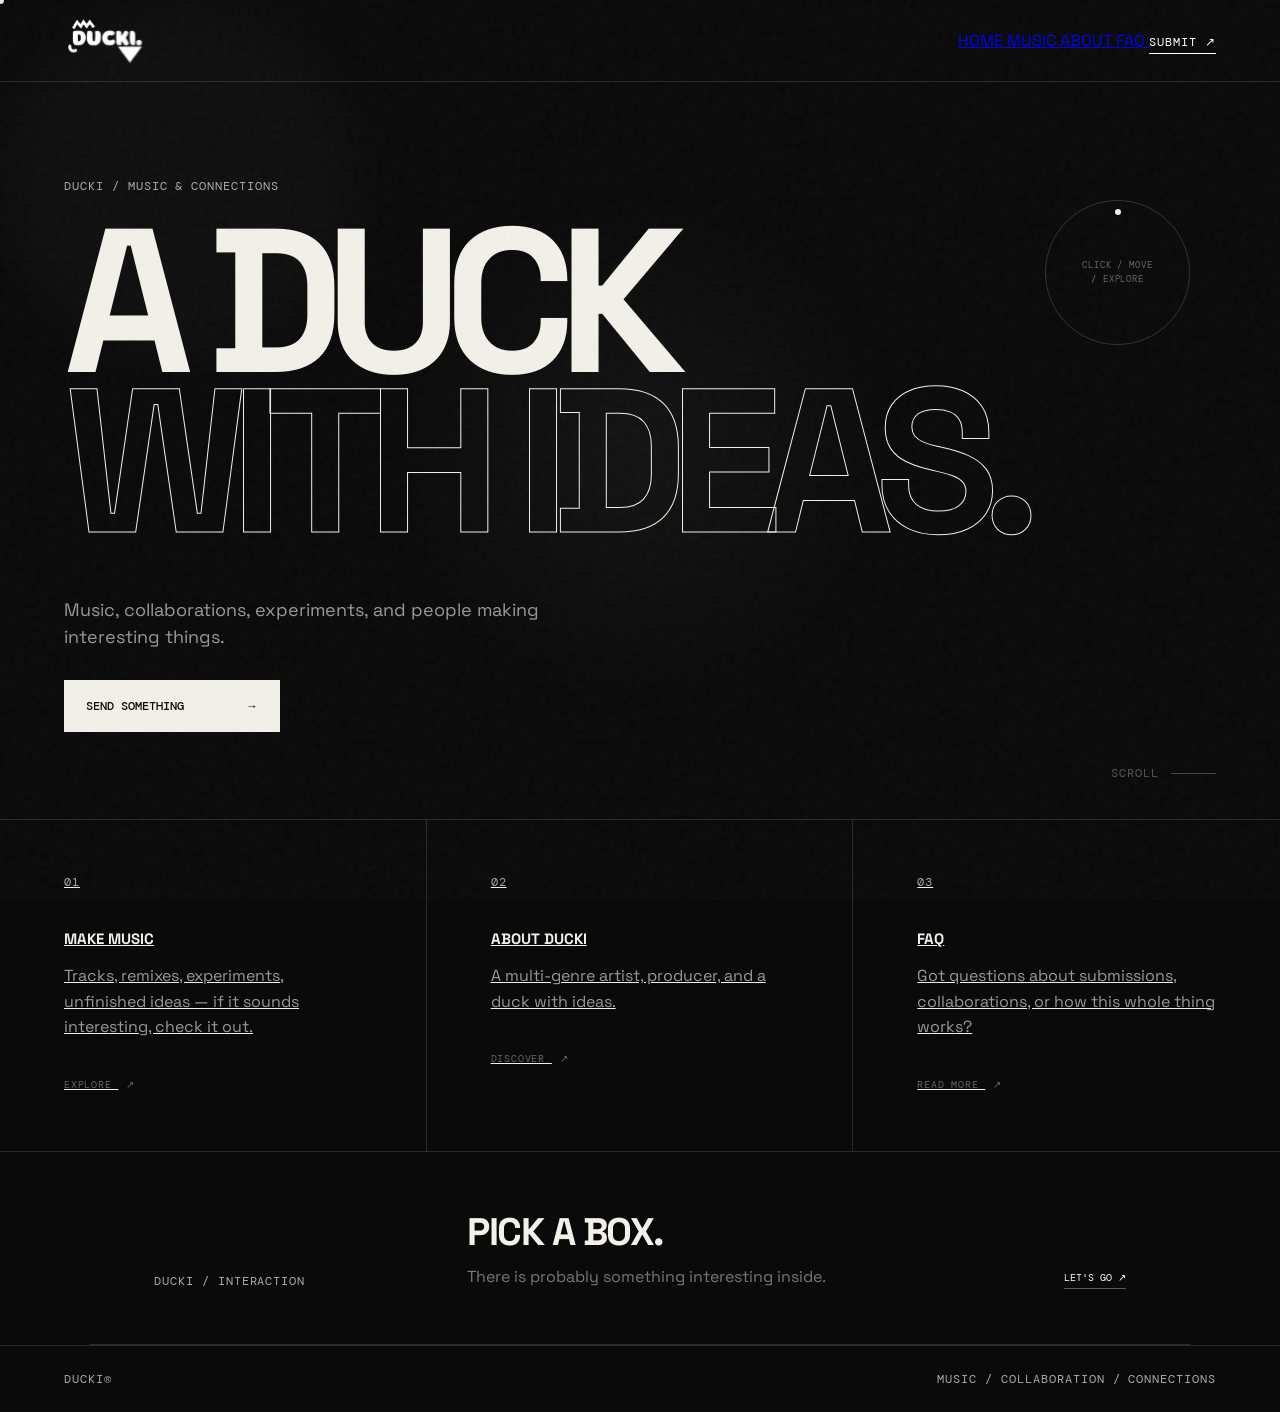
==== commit 06f3828e: "Refactor index.html by removing unused elements Removed unused submit success animation section and " ====
--- a/index.html
+++ b/index.html
@@ -1,30 +1,44 @@
 <!doctype html>
 <html lang="en">
+
 <head>
   <link rel="icon" type="image/png" href="Ducki_LOGO_transparent.png">
 
-<meta name="description" content="DUCKI — Music, collaborations, experiments, and people making interesting things.">
-<meta name="theme-color" content="#0a0a0a">
-
-<meta property="og:title" content="DUCKI — A Duck With Ideas">
-<meta property="og:description" content="Music, collaborations, experiments, and people making interesting things.">
-<meta property="og:type" content="website">
-<meta property="og:image" content="Ducki_LOGO_transparent.png">
-
-<meta name="twitter:card" content="summary">
-<meta name="twitter:title" content="DUCKI — A Duck With Ideas">
-<meta name="twitter:description" content="Music, collaborations, experiments, and people making interesting things.">
-<meta name="twitter:image" content="Ducki_LOGO_transparent.png">
-  
   <meta charset="utf-8">
   <meta name="viewport" content="width=device-width, initial-scale=1">
+
+  <meta
+    name="description"
+    content="DUCKI — Music, collaborations, experiments, and people making interesting things."
+  >
+
+  <meta name="theme-color" content="#0a0a0a">
+
+  <meta property="og:title" content="DUCKI — A Duck With Ideas">
+  <meta
+    property="og:description"
+    content="Music, collaborations, experiments, and people making interesting things."
+  >
+  <meta property="og:type" content="website">
+  <meta property="og:image" content="Ducki_LOGO_transparent.png">
+
+  <meta name="twitter:card" content="summary">
+  <meta name="twitter:title" content="DUCKI — A Duck With Ideas">
+  <meta
+    name="twitter:description"
+    content="Music, collaborations, experiments, and people making interesting things."
+  >
+  <meta name="twitter:image" content="Ducki_LOGO_transparent.png">
+
   <title>DUCKI — A Duck With Ideas</title>
+
   <link rel="stylesheet" href="style.css">
 </head>
 
 <body>
 
   <div class="noise"></div>
+
   <div class="cursor-dot" aria-hidden="true"></div>
   <div class="cursor-glow" aria-hidden="true"></div>
 
@@ -32,65 +46,63 @@
     QUACK.
   </div>
 
-  <!-- SUBMIT SUCCESS ANIMATION -->
-  <div
-    class="submit-success"
-    id="submitSuccess"
-    aria-hidden="true"
-  >
-    <div class="submit-success-inner">
-
-      <div class="success-ring">
-        <svg
-          class="success-check"
-          viewBox="0 0 52 52"
-          aria-hidden="true"
-        >
-          <path
-            d="M14 27.5L22.5 36L39 17"
-          />
-        </svg>
-      </div>
-
-      <div class="success-label">
-        SENT.
-      </div>
-
-      <div class="success-sub">
-        YOUR IDEA IS IN THE POND.
-      </div>
-
-    </div>
-  </div>
-
+
+  <!-- HEADER -->
 
   <header>
 
-    <a class="logo" href="#" aria-label="DUCKI">
-
+    <a
+      class="logo"
+      href="index.html"
+      aria-label="DUCKI"
+    >
       <img
         src="Ducki_LOGO_transparent.png"
         alt="DUCKI"
         draggable="false"
       >
-
     </a>
 
-    <a
-      class="nav magnetic"
-      href="#submit"
+
+    <nav class="main-nav">
+
+      <a href="index.html">
+        HOME
+      </a>
+
+      <a href="music.html">
+        MUSIC
+      </a>
+
+      <a href="about.html">
+        ABOUT
+      </a>
+
+      <a href="faq.html">
+        FAQ
+      </a>
+
+      <a
+        class="nav magnetic"
+        href="submit.html"
+      >
+        SUBMIT ↗
+      </a>
+
+    </nav>
+
+  </header>
+
+
+  <main>
+
+
+    <!-- HERO -->
+
+    <section
+      class="hero"
+      id="top"
     >
-      LET'S CONNECT ↗
-    </a>
-
-  </header>
-
-
-  <main>
-
-    <!-- HERO -->
-
-    <section class="hero" id="top">
 
       <div
         class="hero-orbit"
@@ -101,33 +113,41 @@
         </span>
       </div>
 
+
       <div class="eyebrow">
         DUCKI / MUSIC &amp; CONNECTIONS
       </div>
+
 
       <h1>
         A DUCK<br>
         <i>WITH IDEAS.</i>
       </h1>
 
+
       <p>
         Music, collaborations, experiments, and people
         making interesting things.
       </p>
 
+
       <a
         class="cta magnetic"
-        href="#submit"
+        href="submit.html"
       >
         SEND SOMETHING
         <span>→</span>
       </a>
+
 
       <div
         class="scroll-hint"
         aria-hidden="true"
       >
-        <span>SCROLL</span>
+        <span>
+          SCROLL
+        </span>
+
         <span class="scroll-line"></span>
       </div>
 
@@ -138,13 +158,17 @@
 
     <section class="info">
 
-      <button
+
+      <!-- MUSIC -->
+
+      <a
         class="info-card"
-        type="button"
-        data-card="01"
-      >
-
-        <small>01</small>
+        href="music.html"
+      >
+
+        <small>
+          01
+        </small>
 
         <h2>
           MAKE MUSIC
@@ -152,62 +176,68 @@
 
         <p>
           Tracks, remixes, experiments, unfinished ideas —
-          if it sounds interesting, send it over.
+          if it sounds interesting, check it out.
         </p>
 
         <span class="card-action">
           EXPLORE <b>↗</b>
         </span>
 
-      </button>
-
-
-      <button
+      </a>
+
+
+      <!-- ABOUT -->
+
+      <a
         class="info-card"
-        type="button"
-        data-card="02"
-      >
-
-        <small>02</small>
+        href="about.html"
+      >
+
+        <small>
+          02
+        </small>
 
         <h2>
-          COLLABORATE
+          ABOUT DUCKI
         </h2>
 
         <p>
-          Looking for a producer, vocalist, artist,
-          or someone to build a track with?
+          A multi-genre artist, producer,
+          and a duck with ideas.
         </p>
 
         <span class="card-action">
-          CONNECT <b>↗</b>
-        </span>
-
-      </button>
-
-
-      <button
+          DISCOVER <b>↗</b>
+        </span>
+
+      </a>
+
+
+      <!-- FAQ -->
+
+      <a
         class="info-card"
-        type="button"
-        data-card="03"
-      >
-
-        <small>03</small>
+        href="faq.html"
+      >
+
+        <small>
+          03
+        </small>
 
         <h2>
-          CONNECT
+          FAQ
         </h2>
 
         <p>
-          Got something you want to share?
-          Send it over. Maybe we'll make something together.
+          Got questions about submissions,
+          collaborations, or how this whole thing works?
         </p>
 
         <span class="card-action">
-          SEND IT <b>↗</b>
-        </span>
-
-      </button>
+          READ MORE <b>↗</b>
+        </span>
+
+      </a>
 
     </section>
 
@@ -223,6 +253,7 @@
         DUCKI / INTERACTION
       </span>
 
+
       <div class="interaction-copy">
 
         <strong id="interactionTitle">
@@ -235,8 +266,9 @@
 
       </div>
 
-      <a
-        href="#submit"
+
+      <a
+        href="submit.html"
         id="interactionLink"
       >
         LET'S GO ↗
@@ -245,302 +277,10 @@
     </section>
 
 
-    <!-- SPOTIFY -->
-
-    <section class="spotify-section">
-
-      <div class="section-title">
-
-        <span>
-          DUCKI / 002
-        </span>
-
-        <h2>
-          LISTEN<br>
-          TO THE DUCK.
-        </h2>
-
-      </div>
-
-
-      <div class="spotify-player">
-
-        <iframe
-          src="https://open.spotify.com/embed/artist/5SjUxYX73fVOYwSjiYAJsP?utm_source=generator"
-          width="100%"
-          height="352"
-          frameborder="0"
-          allowfullscreen
-          allow="autoplay; clipboard-write; encrypted-media; fullscreen; picture-in-picture"
-          loading="lazy">
-        </iframe>
-
-      </div>
-
-
-      <a
-        class="spotify-link"
-        href="https://open.spotify.com/artist/5SjUxYX73fVOYwSjiYAJsP"
-        target="_blank"
-        rel="noopener noreferrer"
-      >
-        OPEN SPOTIFY ↗
-      </a>
-
-    </section>
-
-
-    <!-- YOUTUBE -->
-
-    <section class="youtube-section">
-
-      <div class="section-title">
-
-        <span>
-          DUCKI / 003
-        </span>
-
-        <h2>
-          WATCH<br>
-          THE DUCK.
-        </h2>
-
-      </div>
-
-
-      <div class="youtube-player">
-
-        <iframe
-          src="https://www.youtube.com/embed/LNmbx-WNwQE"
-          title="DUCKI — YouTube"
-          frameborder="0"
-          allow="accelerometer; autoplay; clipboard-write; encrypted-media; gyroscope; picture-in-picture; web-share"
-          allowfullscreen
-          loading="lazy">
-        </iframe>
-
-      </div>
-
-
-      <a
-        class="youtube-link"
-        href="https://youtu.be/LNmbx-WNwQE"
-        target="_blank"
-        rel="noopener noreferrer"
-      >
-        OPEN YOUTUBE ↗
-      </a>
-
-    </section>
-
-
-    <!-- SUBMISSION -->
-
-    <section
-      id="submit"
-      class="submission"
-    >
-
-      <div class="section-title">
-
-        <span>
-          CONNECT / 001
-        </span>
-
-        <h2>
-          LET'S MAKE<br>
-          SOMETHING.
-        </h2>
-
-      </div>
-
-
-      <form id="demoForm">
-
-        <label>
-          NAME / ARTIST *
-
-          <input
-            name="artist"
-            required
-            placeholder="Your name or artist name"
-          >
-        </label>
-
-
-        <label>
-          WHAT ARE YOU MAKING? *
-
-          <input
-            name="title"
-            required
-            placeholder="Track, project, idea..."
-          >
-        </label>
-
-
-        <div class="grid">
-
-          <label>
-            TYPE *
-
-            <select
-              name="genre"
-              required
-            >
-
-              <option value="">
-                Select
-              </option>
-
-              <option>
-                Music
-              </option>
-
-              <option>
-                Collaboration
-              </option>
-
-              <option>
-                Remix
-              </option>
-
-              <option>
-                Production
-              </option>
-
-              <option>
-                Experimental
-              </option>
-
-              <option>
-                Other
-              </option>
-
-            </select>
-
-          </label>
-
-
-          <label>
-            BPM
-
-            <input
-              name="bpm"
-              type="number"
-              min="1"
-              max="400"
-              placeholder="e.g. 130"
-            >
-
-          </label>
-
-        </div>
-
-
-        <label>
-          LINK *
-
-          <input
-            name="link"
-            type="url"
-            required
-            placeholder="https://..."
-          >
-
-        </label>
-
-
-        <label>
-          EMAIL *
-
-          <input
-            name="email"
-            type="email"
-            required
-            placeholder="you@email.com"
-          >
-
-        </label>
-
-
-        <label>
-          SOCIAL / SOUNDCLOUD
-
-          <input
-            name="social"
-            type="url"
-            placeholder="https://..."
-          >
-
-        </label>
-
-
-        <label>
-          TELL US ABOUT IT
-
-          <textarea
-            name="message"
-            rows="4"
-            placeholder="What's the idea?"
-          ></textarea>
-
-        </label>
-
-
-        <label class="check">
-
-          <input
-            type="checkbox"
-            name="confirmation"
-            value="Everything is good to go."
-            required
-          >
-
-          Everything is good to go.
-
-        </label>
-
-
-        <button
-          type="submit"
-          class="magnetic"
-        >
-          SEND IT
-          <span>↗</span>
-        </button>
-
-      </form>
-
-
-      <div
-        id="success"
-        class="success"
-        hidden
-      >
-
-        <span>
-          GOT IT.
-        </span>
-
-        <p>
-          Your idea is somewhere in the duck pond now.
-          If it clicks, we'll get back to you.
-        </p>
-
-        <button
-          type="button"
-          onclick="location.reload()"
-        >
-          SEND SOMETHING ELSE
-        </button>
-
-      </div>
-
-    </section>
-
   </main>
 
+
+  <!-- FOOTER -->
 
   <footer>
 
